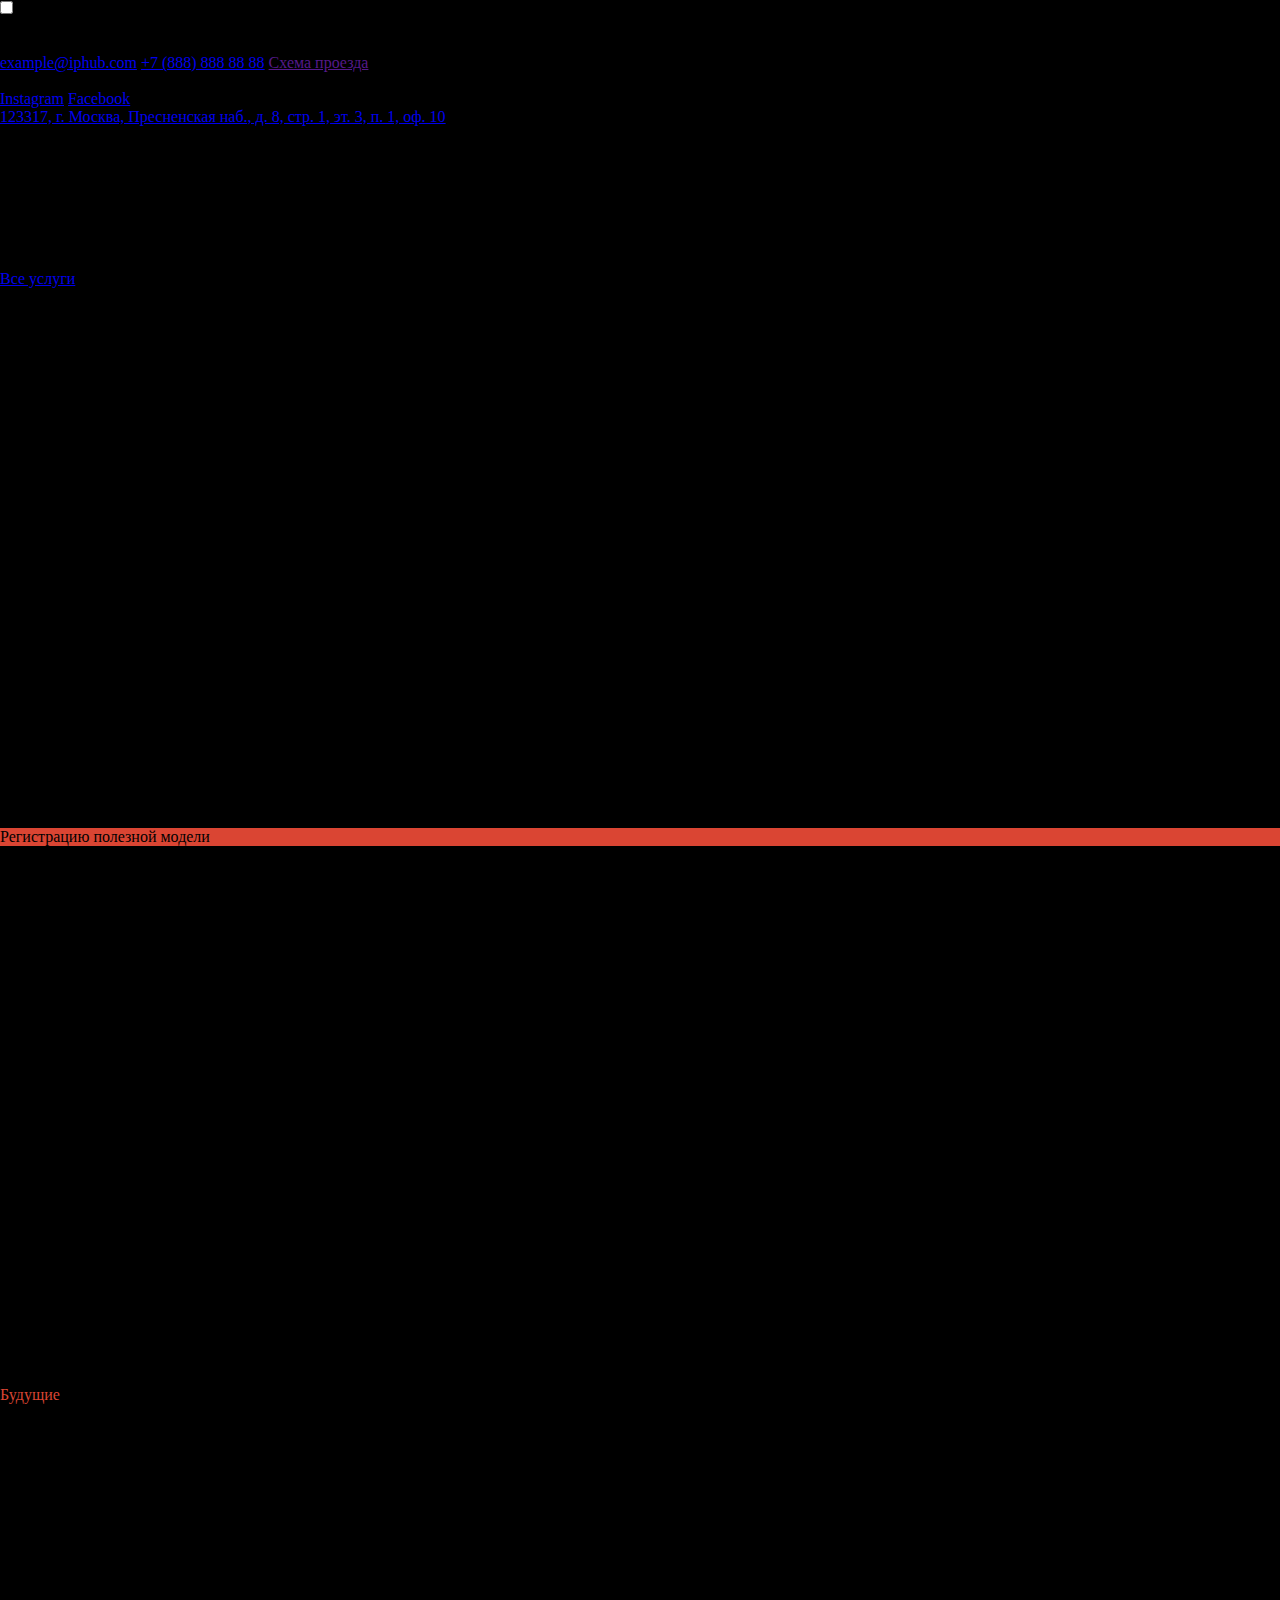
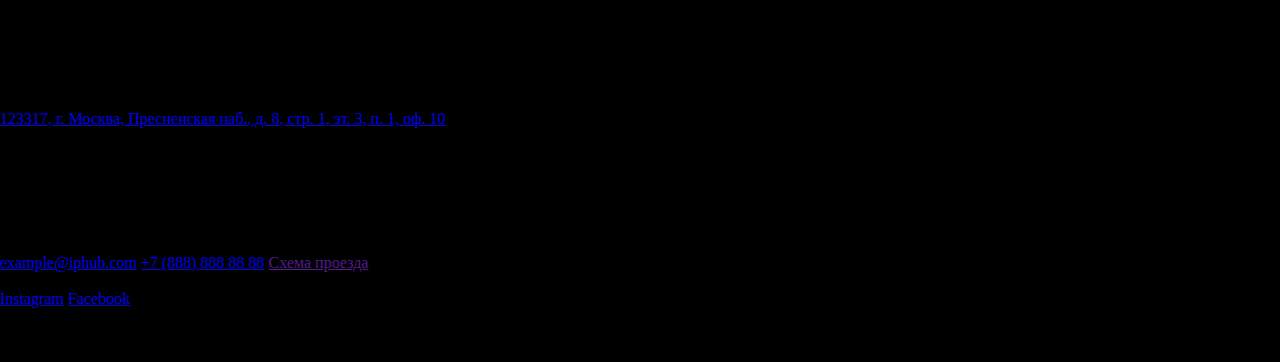
==== index.html @ 65301fda "." ====
<!DOCTYPE html>
<html lang="en">

<head>
    <meta charset="UTF-8">
    <meta http-equiv="X-UA-Compatible" content="IE=edge">
    <meta name="viewport" content="width=device-width, initial-scale=1.0">
    <title>Document</title>
    <link rel="stylesheet" href="style.css">
    <link rel="preconnect" href="https://fonts.googleapis.com">
    <link rel="preconnect" href="https://fonts.gstatic.com" crossorigin>
    <link href="https://fonts.googleapis.com/css2?family=Montserrat:wght@500&display=swap" rel="stylesheet">
    <link rel="stylesheet" href="https://cdnjs.cloudflare.com/ajax/libs/font-awesome/6.1.2/css/all.min.css"
        integrity="sha512-1sCRPdkRXhBV2PBLUdRb4tMg1w2YPf37qatUFeS7zlBy7jJI8Lf4VHwWfZZfpXtYSLy85pkm9GaYVYMfw5BC1A=="
        crossorigin="anonymous" referrerpolicy="no-referrer" />
    <link rel="preconnect" href="https://fonts.googleapis.com">
    <link rel="preconnect" href="https://fonts.gstatic.com" crossorigin>
    <link href="https://fonts.googleapis.com/css2?family=STIX+Two+Text:wght@500&display=swap" rel="stylesheet">
</head>

<body>
    <nav class="site-nav">
        <div class="site-logo"></div>
        <label for="checkbox" class="fa-solid fa-bars-staggered site-bar">
        </label>
    </nav>
    <input type="checkbox" id="checkbox">

    <div class="input-container">
        <div class="input-incontainer">

            <p class="input-container__text">
                Услуги
                Кейсы
                FAQ
            </p>
            <div class="footer-part2__part2 left">
                <p class="footer-part2__text1">
                    Наши контакты:
                </p>
                <a href="mailto:example@iphub.com" class="footer-part2__link">example@iphub.com</a>
                <a href="tel:+7 (888) 888 88 88" class="footer-part2__link">+7 (888) 888 88 88</a>
                <a href="" class="footer-part2__link">Схема проезда</a>
            </div>
            <div class="footer-part2__part3 left">
                <p class="footer-part2__text1">
                    Мы в соцсетях:
                </p>
                <div class="footer-part2__part3-links">
                    <a href="https://instagram.com" class="footer-part2__link">Instagram</a>

                    <a href="https://facebook.com" class="footer-part2__link">Facebook</a>

                </div>
            </div>
            <div class="footer-part1__container margin_left">
                <a href="#" class="footer_text1 white">
                    123317, г. Москва, Пресненская наб., д.
                    8, стр. 1, эт. 3, п. 1, оф. 10
                </a>
                <div class="footer_intexts">
                    <p class="intext">ИНН: </p>
                    <p class="intext2"> 7703472433</p>
                </div>
                <div class="footer_intexts">
                    <p class="intext">КПП: </p>
                    <p class="intext2">770301001</p>
                </div>
            </div>
        </div>
    </div>
    <div class="site-1st-part">
        <div class="site-1st-inpart">
            <div class="site-section-texts">
                <p class="site-section-text1">ВАШ IP ПАРТНЕР</p>
                <p class="site-section-text2">Интеллектуальная <i> собственность</i></p>
                <p class="site-section-text3">Индивидуальные правовые решения для защиты и охраны ваших нематериальных
                    активов
                    в России и за рубежом</p>
            </div>
            <div class="site-buttons">
                <div class="divs-container">
                    <div class="section__button">
                        <p class="div--text">
                            Получить индивидуальную консультацию
                        </p>
                    </div>
                    <div class="div--border"></div>
                </div>
                <a href="#" class="site__arrow-button">
                    <p class="site__arrow-button-text">
                        Все услуги
                    </p>
                    <div class="arrow-right"></div>
                </a>
            </div>
        </div>
        <div class="site-1st-part__image"></div>
    </div>
    <div class="site-section2__texts">
        <p class="site-section2__text1">
            Многолетний опыт
        </p>
        <p class="site-section2__text2">
            Наша компания была создана в 2019 году специалистами, имеющими опыт работы в сфере интеллектуальной
            собственности более 20 лет
        </p>
    </div>


    <div class="site-section3__cards">
        <div class="site-section3__card">
            <div class="site-section3__incard">
                <p class="site-section3__incard-text1">
                    >300
                </p>
                <p class="site-section3__incard-text2">
                    Представления интересов в спорах по IP правам в год
                </p>
            </div>
        </div>
        <div class="site-section3__card">
            <div class="site-section3__incard">
                <p class="site-section3__incard-text1">
                    >2500
                </p>
                <p class="site-section3__incard-text2">
                    Оказаний юр. помощи компаниям в год
                </p>
            </div>
        </div>
        <div class="site-section3__card">
            <div class="site-section3__incard">
                <p class="site-section3__incard-text1">
                    1150
                </p>
                <p class="site-section3__incard-text2">
                    Завершённых дел по регистрации товарных знаков
                </p>
            </div>
        </div>
        <div class="site-section3__card">
            <div class="site-section3__incard">
                <p class="site-section3__incard-text1">
                    61
                </p>
                <p class="site-section3__incard-text2">
                    Совокупный опыт экспертов
                </p>
            </div>
        </div>
        <div class="site-section3__card2 ">
            <div class="site-section3__incard2">
                <p class="site-section3__incard-text1">
                    99%
                </p>
                <p class="site-section3__incard-text2">
                    Успех получения патентов
                </p>
            </div>
        </div>
        <div class="site-section3__card2">
            <div class="site-section3__incard2">
                <p class="site-section3__incard-text1">
                    98%
                </p>
                <p class="site-section3__incard-text2">
                    Успех регистрации товарных знаков
                </p>
            </div>
        </div>
    </div>
    <div class="site-section2__texts">
        <p class="site-section2__text1">
            Подтвержденный практикой
        </p>
        <p class="site-section2__text2">
            Мы и наши клиенты гордимся опытом, который подтверждается нашими результатами от закрепления прав заявителей
            до успешной защиты интересов
        </p>
    </div>
    <div class="site-section3__cards">
        <div class="site-section4__incard">
            <div class="site-section4-img">
            </div>
        </div>
        <div class="site-section4__incard">
            <div class="site-section4-img1">
            </div>
        </div>
        <div class="site-section4__incard">
            <div class="site-section4-img2">
            </div>
        </div>
        <div class="site-section4__incard">
            <div class="site-section4-img3">
            </div>
        </div>
        <div class="site-section4__incard">
            <div class="site-section4-img4">
            </div>
        </div>
        <div class="site-section4__incard">
            <div class="site-section4-img5">
            </div>
        </div>
    </div>
    <br>
    <div class="site-2nd-part">
        <div class="site-section2__texts">
            <p class="site-2nd-section__text1">
                Решения для вашего бизнеса
            </p>
            <br>
            <p class="site-section2__text2 w480">
                У нас есть все необходимые ресурсы для решения любых ваших потребностей в сфере интеллектуальной
                собственности
            </p>
        </div>

        <div class="site-2nd-part__main-section">
            <div class="site-2nd-part-section">
                <i class="fa-solid fa-arrow-up-right-from-square icon"></i>
                <div class="site-2nd-part__card-img"></div>
                <p class="site-2nd-part__text">Товарные знаки</p>
            </div>
            <div class="site-2nd-part-section unvisible">
                <i class="fa-solid fa-arrow-up-right-from-square icon"></i>
                <div class="site-2nd-part__card-img"></div>
                <p class="site-2nd-part__text">Товарные знаки</p>
            </div>
            <div class="site-2nd-part-section2">
                <i class="fa-solid fa-arrow-up-right-from-square icon"></i>
                <div class="site-2nd-part__card-img img2"></div>
                <p class="site-2nd-part__text text_right">Оформление прав ИС в проектах и бизнесе</p>
            </div>
        </div>
        <div class="site-2nd-section__circles">
            <div class="site-2nd-section__circle">
                <div class="site-2nd-section__arrow"></div>
            </div>
            <div class="site-2nd-section__circle">
                <div class="site-2nd-section__arrow2"></div>
            </div>
        </div>
        <br>
        <a class="site__arrow-button location">
            <p class="site__arrow-button-text">
                Все услуги
            </p>
            <div class="arrow-right"></div>
        </a>
        <div class="site-2nd-section__image-cirle mt"></div>
    </div>
    <div class="site-3rd-part">
        <br><br><br><br>
        <div class="site-3rd-part-card1">
            <div class="site-3rd-part-card1__main-section">
                <p class="site-3rd-part__text">С какой целью вы обращаетесь?</p>
                <div style="display: flex">
                    <p class="site-3rd-part__text1">2</p>
                    <p class="site-3rd-part__text2">/8</p>
                </div>
            </div>
            <div class="site-3rd-part-cards">
                <div class="site-3rd-part-card1__card1" style="background-color: #DA4533">
                    <p class="site-3rd-part-card1__card1-text">Регистрацию полезной модели</p>
                </div>
                <div class="site-3rd-part-card1__card1">
                    <p class="site-3rd-part-card1__card1-text">Регистрацию полезной модели</p>
                </div>
                <div class="site-3rd-part-card1__card1">
                    <p class="site-3rd-part-card1__card1-text">Регистрацию полезной модели</p>
                </div>
                <div class="site-3rd-part-card1__card1">
                    <p class="site-3rd-part-card1__card1-text">Регистрацию полезной модели</p>
                </div>
                <div class="site-3rd-part-card1__card1">
                    <p class="site-3rd-part-card1__card1-text">Регистрацию полезной модели</p>
                </div>
                <div class="site-3rd-part-card1__card1">
                    <p class="site-3rd-part-card1__card1-text">Регистрацию полезной модели</p>
                </div>
                <div class="site-3rd-part-card1__card1">
                    <p class="site-3rd-part-card1__card1-text">Регистрацию полезной модели</p>
                </div>
            </div>
            <div class="site-3rd-part-card1__main-section">
                <a class="site-3rd-part-card1__button">
                    <div class="arrow-left"></div>
                    <p class="site__arrow-button-text">
                        Назад
                    </p>
                </a>
                <a class="site__arrow-button">
                    <p class="site-3rd-part-card1__text">
                        Далее
                    </p>
                    <div class="arrow-right right"></div>
                </a>
            </div>
        </div>
        <div class="site-3rd-part-card2">
            <div class="site-3rd-part-card2__cards">
                <br>
                <div class="site-3rd-part-card2__card">
                    <div class="site-3rd-part-card2__img"></div>
                    <p class="site-3rd-part-card2__card-text">Название бонуса в одну или две строки</p>
                </div>
                <br>
                <div class="site-3rd-part-card2__card">
                    <div class="site-3rd-part-card2__img"></div>
                    <p class="site-3rd-part-card2__card-text">Название бонуса в одну или две строки</p>
                </div>
                <br>
            </div>
        </div>
    </div>
    <div class="site-4th-part">
        <div class="site-section2__texts margin">
            <p class="site-section2__text1">
                Реализованные кейсы
            </p>
            <p class="site-section2__text2 w480">
                Наши реальные истории о том, как мы помогали своим клиентам регистрировать товарные знаки и оформлять
                права на объекты интеллектуальной собственности
            </p>
        </div>
        <div class="site-4th-part__card1">
            <div class="site-4th-part__cirkle">
                <i class="fa-solid fa-arrow-up-right-from-square icon2"></i>
                <p class="site-4th-part__card1-text">CIRKLE</p>
            </div>
            <div class="site-4th-part__texts">
                <div>
                    <p class="site-4th-part_text card_text w480">CIRKLE — производитель косметической продукции</p>
                    <p class="site-section2__text2 site-4th-part_text">Как в результате защиты мы зарегистрировали бренд
                        российской косметики
                        при наличии оснований для отказа</p>
                </div>
                <div>

                </div>
            </div>
        </div>
        <div class="site-2nd-section__circles">
            <div class="site-2nd-section__circle">
                <div class="site-2nd-section__arrow"></div>
            </div>
            <div class="site-2nd-section__circle">
                <div class="site-2nd-section__arrow2"></div>
            </div>
        </div>
        <br>
        <a class="site__arrow-button center">
            <p class="site__arrow-button-text">
                Все услуги
            </p>
            <div class="arrow-right"></div>
        </a>
    </div>
    <div class="site-5th-part">
        <div class="site-section2__texts margin">
            <p class="site-section2__text1 black">
                Многолетний опыт
            </p>
            <p class="site-section2__text2">
                Наша команда — эксперты в сфере IP. Мы берёмся за работу и доводим дело до конца, потому что понимаем
                ценности вашего бизнеса
            </p>
        </div>
        <div class="site-5th-part__img">
            <div class="site-5th-part__img1"></div>
            <div class="site-5th-part__img2"></div>
            <div class="site-5th-part__img3"></div>
        </div>
        <div class="divv">
            <div>
                <p class="site-4th-part_text black">Раймм Лидия Вячеславовна</p>
                <p class="site-section2__text2 site-4th-part_text">Генеральный директор</p>
            </div>
            <div class="div2">
                <p class="site-4th-part_text black">Золотов Геннадий Борисович</p>
                <p class="site-section2__text2 site-4th-part_text">Руководитель отдела патентно-юридического
                    делопроизводства</p>
            </div>
            <div class="div2">
                <p class="site-4th-part_text black">Золотов Геннадий Борисович</p>
                <p class="site-section2__text2 site-4th-part_text">Руководитель отдела патентно-юридического
                    делопроизводства</p>
            </div>
        </div>
        <div class="site-2nd-section__circles">
            <div class="site-2nd-section__circle">
                <div class="site-2nd-section__arrow"></div>
            </div>
            <div class="site-2nd-section__circle">
                <div class="site-2nd-section__arrow2"></div>
            </div>
        </div>
        <div class="site-5th-part__texts">
            <p class="site-5th-part__text">Мы на форумах</p>
            <div class="site-5th-part__intexts">
                <p class="site-5th-part__text1">Прошедшие</p>
                <p class="site-5th-part__text1" style="color: #DA4533;">Будущие</p>
            </div>
        </div>
        <div class="site-5th-part__card">
            <div class="card-incard">
                <div class="card-incard__img"></div>
                <div class="card-incard__texts">
                    <p class="card-incard__text1">Раймм Лидия Вячеславовна</p>
                    <p class="card-incard__text2">Генеральный директор</p>
                </div>
            </div>
            <div class="card-incards">
                <div class="card-incard2">
                    <p class="card-incard2__text">
                        Менторская гостинная
                    </p>
                    <div class="card-incard2__hr"></div>
                    <p class="card-incard__text2">Индивидуальная 30-ти минутная сессия с разбором вашего кейса.</p>
                </div>
                <div class="card-incard3">
                    <p class="card-incard__text3">9-10 ноября</p>
                    <p class="card-incard__text2 text_left">18:00</p>
                    <div class="card-incard3__arrow"></div>
                </div>
            </div>
        </div>
        <br>

        <div class="site-5th-part__hr"></div>

        <div class="site-5th-part__card">
            <div class="card-incard">
                <div class="card-incard__img2"></div>
                <div class="card-incard__texts">
                    <p class="card-incard__text1">Геннадий Золотов</p>
                    <p class="card-incard__text2 text_width">
                        Руководитель отдела патентно-юридического делопроизводства
                    </p>
                </div>
            </div>
            <div class="card-incards">
                <div class="card-incard2">
                    <p class="card-incard2__text">
                        WIPO SUMMER SCHOOL — 2021 RUSSIAМенторская гостинная
                    </p>
                    <div class="card-incard2__hr"></div>
                    <p class="card-incard__text2">
                        Летняя школа Всемирной организации интеллектуальной собственности
                    </p>
                </div>
                <div class="card-incard3">
                    <p class="card-incard__text4">28 июня - 9 июля</p>
                    <p class="card-incard__text2 text_left">15:30</p>
                    <div class="card-incard3__arrow position"></div>
                </div>
            </div>

        </div>
    </div>
    <div class="site-6th-part">
        <div class="site-6th-inpart">
            <p class="site-6th-part__text1">Оставьте заявку на консультацию и мы вам поможем!</p>
            <p class="site-6th-part__text2">
                У нас есть решения для всех ваших потребностей в сфере защиты и регистрации интеллектуальной
                собственности
            </p>
            <div class="divs-container">
                <div class="section__button bgc margin_center">
                    <p class="div--text">
                        Получить индивидуальную консультацию
                    </p>
                </div>
                <div class="div--border margin_center"></div>
            </div>
        </div>
        <div class="site-6th-part__img"></div>
    </div>
    <footer>
        <div class="footer-part1">
            <div class="footer-part1__img">
            </div>
            <div class="footer-part1__container">
                <p class="footer_text">
                    Общество с ограниченной
                    ответственностью «Центр интеллектуальной собственности и инноваций „АйПиХаб“»
                </p>
                <div class="f_part1_hrefs">
                    <a href="#" class="footer_text1 white">
                        123317, г. Москва, Пресненская наб., д.
                        8, стр. 1, эт. 3, п. 1, оф. 10
                    </a>
                    <div class="f_part1_inhrefs">
                        <div class="footer_intexts">
                            <p class="intext">ИНН: </p>
                            <p class="intext2"> 7703472433</p>
                        </div>
                        <div class="footer_intexts">
                            <p class="intext">КПП: </p>
                            <p class="intext2">770301001</p>
                        </div>
                    </div>
                </div>
            </div>
        </div>
        <div class="footer_hr margin_center"></div>
        <div class="footer-part2">
            <div class="footer-part2__part1">
                <p class="footer-part2__text1">
                    Навигация:
                </p>
                <p class="footer-part2__text2">
                    Услуги
                    FAQ
                    Кейсы
                </p>
            </div>
            <div class="footer-part2__part2">
                <p class="footer-part2__text1">
                    Наши контакты:
                </p>
                <a href="mailto:example@iphub.com" class="footer-part2__link">example@iphub.com</a>
                <a href="tel:+7 (888) 888 88 88" class="footer-part2__link">+7 (888) 888 88 88</a>
                <a href="" class="footer-part2__link">Схема проезда</a>
            </div>
            <div class="footer-part2__part3">
                <p class="footer-part2__text1">
                    Мы в соцсетях:
                </p>
                <div class="footer-part2__part3-links">
                    <a href="https://instagram.com" class="footer-part2__link">Instagram</a>

                    <a href="https://facebook.com" class="footer-part2__link">Facebook</a>

                </div>
            </div>
        </div>
        <div class="footer-part3">
            <p class="intext2 padding">Публичная оферта</p>
            <p class="intext2 padding">Пользовательское соглашение</p>
            <p class="intext padding">© 2021 IPhub. Все права защищены.</p>
        </div>
    </footer>
</body>

</html>
---- style.css ----
* {
    padding: 0;
    margin: 0;
}

body {
    background-color: black;
}

.center {
    margin: 0 auto;
}

.unvisible {
    display: none;
}

@media(max-width: 768px) {
    #checkbox {
        display: none;
    }

    .left {
        padding-left: 33px;
    }

    .margin_left {
        margin-left: 13px;
    }

    .input-container {
        width: 100%;
        max-width: 100%;
        height: 100vh;
        background-color: #444444;
        margin-top: -70px;
        display: none;
        animation-duration: 1s;
        animation-fill-mode: forwards;
    }

    .input-incontainer {
        max-width: 100%;
        width: 605px;
        height: 100vh;
        background-color: #101010;
        margin-left: auto;
    }

    .input-container__text {
        padding-left: 33px;
        padding-top: 33px;
        font-size: 28px;
        line-height: 50px;
        font-family: 'Montserrat', sans-serif;
        color: #fff;
        width: 80px;
    }

    #checkbox:checked~.input-container {
        display: block;
        animation-name: rotator;
    }

    @keyframes rotator {
        from {
            transform: translateX(360px);
        }

        to {
            transform: translateX(0px);
        }
    }

    .site-nav {
        max-width: 100%;
        width: 100%;
        height: 70px;
        background-color: #1B1B1B;
        display: flex;
        align-items: center;
        justify-content: space-around;
    }

    .site-logo {
        width: 129px;
        height: 29px;
        background-image: url(img/logo\ \(2\).png);
        background-repeat: no-repeat;
    }

    .site-bar {
        color: #fff;
        font-size: 27px;
        transform: rotatez(-180deg);
        z-index: 1000;
        background-color: #272727;
        padding: 5px;
        border-radius: 7px;

    }

    .site-1st-part {
        display: flex;
        margin-left: 40px;
        /* width: 400px; */
    }

    .site-section-texts {
        width: 100%;
        max-width: 100%;
    }

    .site-section-text1 {
        font-family: 'Montserrat', sans-serif;
        color: #8A8A8A;
        font-size: 16px;
        text-align: center;
        margin-top: 40px;
    }

    .site-section-text2 {
        color: #fff;
        font-size: 44px;
        font-family: 'STIX Two Text', serif;
    }

    .site-section-text3 {
        font-family: 'Montserrat', sans-serif;
        color: #8A8A8A;
        font-size: 16px;
        margin: 0 auto;
        margin-top: 10px;
        margin-left: 0;
        width: 400px;
    }

    .site-buttons {
        display: flex;
        align-items: center;
        max-width: 100%;
    }

    .site-1st-part__image {
        width: 327px;
        height: 327px;
        max-width: 100%;
        background-image: url(img/image_0\ \(1\).png);
        background-repeat: no-repeat;
        margin-left: -250px;
        margin-top: 50px;
        margin-right: 1px;
    }

    .divs-container {
        max-width: 100%;
        margin-top: 31px;
    }

    .section__button {
        display: flex;
        align-items: center;
        justify-content: center;
        max-width: 299px;
        width: 100%;
        height: 91px;
        border-radius: 50%;
        background-color: #DA4533;
    }

    .div--text {
        font-size: 14px;
        font-family: 'Montserrat', sans-serif;
        color: #fff;
        text-align: center;
        width: 260px;

    }

    .div--border {
        margin-top: -94px;
        max-width: 300px;
        width: 100%;
        height: 93px;
        border-radius: 50%;
        background-color: transparent;
        transition: all 0.6s;
        margin-left: -2px;
        border: 2px solid #fff;
    }

    .div--border:hover {
        transform: rotateZ(-6deg);
    }

    .site__arrow-button {
        width: 135px;
        height: 41px;
        background-color: transparent;
        border: 1px solid #DA4533;
        border-radius: 50%;
        display: flex;
        justify-content: center;
        align-items: center;
        margin-top: 26px;
        text-decoration: none;
        margin-left: 42px;
        position: relative;
    }

    .location {
        position: relative;
        top: -510px;
        left: 500px;
    }

    .site__arrow-button-text {
        font-size: 14px;
        color: #DA4533;
        font-family: 'Montserrat', sans-serif;
        /* margin-right: 10px; */
    }

    .site-arrow__container {
        display: flex;
        margin-top: 15px;
    }

    .arrow-right {
        width: 30px;
        height: 10px;
        background-image: url('img/Arrow\ .png');
        transition: all 1s;
        background-repeat: no-repeat;
        margin-right: -40px;
        transform: translateX(0px)
    }

    .site__arrow-button:hover>.arrow-right {
        transform: translateX(10px)
    }

    .site-section2__texts {
        margin-left: 20px;
        max-width: 100%;
        margin-top: 55px;
    }

    .site-section2__text1 {
        font-size: 32px;
        color: #fff;
        font-family: 'STIX Two Text', serif;
    }

    .site-section2__text2 {
        font-size: 16px;
        color: #8A8A8A;
        width: 720px;
        font-family: 'Montserrat', sans-serif;
        margin-top: 12px;
    }

    .w480 {
        width: 480px;
    }

    .site-section3__cards {
        width: 100%;
        max-width: 100%;
        display: flex;
        flex-wrap: wrap;
        justify-content: space-around;
    }

    .site-section3__card {
        margin-top: 15px;
        width: 354px;
        height: 140px;
        border: 2px solid;
        background: linear-gradient(118.25deg, #DA4533 0%, rgba(218, 69, 51, 0) 33.76%),
            linear-gradient(0deg, rgba(255, 255, 255, 0.05), rgba(255, 255, 255, 0.05));
        border-radius: 8px;
    }

    .site-section3__card2 {
        margin-top: 15px;
        width: 354px;
        height: 140px;
        border: 2px solid;
        background: linear-gradient(118.25deg, #DA4533 0%, rgba(218, 69, 51, 0) 33.76%),
            linear-gradient(0deg, rgba(255, 255, 255, 0.05), rgba(255, 255, 255, 0.05));
        border-radius: 8px;
    }

    .center {
        position: relative;
        left: 550px;
        top: -550px;
    }

    .site-section3__incard {
        width: 354px;
        height: 140px;
        border-radius: 8px;
        background-color: #1F1F1F;
        display: block;
        align-items: center;
        justify-content: space-around;
        box-sizing: border-box;
        padding: 15px;
    }

    .site-section3__incard2 {
        width: 354px;
        height: 140px;
        border-radius: 8px;
        background-color: #1F1F1F;
        display: block;
        align-items: center;
        justify-content: space-around;
        box-sizing: border-box;
        padding: 15px;
    }

    .site-section3__incard-text1 {
        color: #fff;
        font-size: 32px;
        font-family: 'STIX Two Text', serif;
    }

    .site-section3__incard-text2 {
        font-size: 16px;
        width: 310px;
        font-family: 'Montserrat', sans-serif;
        color: #8A8A8A;
    }

    .site-section3__cards {
        margin-top: 39px;
    }

    .site-section4__incard {
        margin-top: 20px;
        width: 354px;
        height: 108px;
        border-radius: 8px;
        background-color: #1F1F1F;
        display: flex;
        align-items: center;
        justify-content: space-around;
    }

    .site-section4-img {
        width: 244px;
        height: 47px;
        background-image: url(img/sec3-card1.png);
        background-repeat: no-repeat;
        opacity: 0.5;
    }

    .site-section4-img1 {
        width: 187px;
        height: 84px;
        background-image: url(img/sec3-card2.png);
        background-repeat: no-repeat;
        opacity: 0.5;
    }

    .site-section4-img2 {
        width: 134px;
        height: 60px;
        background-image: url(img/sec3-card3.png);
        background-repeat: no-repeat;
        opacity: 0.5;
    }

    .site-section4-img3 {
        width: 146px;
        height: 59px;
        background-image: url(img/sec3-card4.png);
        background-repeat: no-repeat;
        opacity: 0.5;
    }

    .site-section4-img4 {
        width: 209px;
        height: 31px;
        background-image: url(img/sec3-card5.png);
        background-repeat: no-repeat;
        opacity: 0.5;
    }

    .site-section4-img5 {
        width: 161px;
        height: 57px;
        background-image: url(img/sec3-card6.png);
        background-repeat: no-repeat;
        opacity: 0.5;
    }

    .site-2nd-part {
        width: 100%;
        max-width: 100%;
        height: 777px;
        background-image: url(img/backgroud_grey.png);
        position: relative;
    }

    .site-2nd-section__text1 {
        font-size: 32px;
        color: #1b1b1b;
        font-family: 'STIX Two Text', serif;
        padding-top: 80px;
    }

    .site-2nd-part__main-section {
        display: flex;
        justify-content: space-around;
        width: 100%;
        max-width: 100%;
    }

    .site-2nd-part-section {
        margin: 0;
        padding: 10px;
        width: 210px;
        height: 290px;
        background-color: #1b1b1b;
        /* margin: 0 auto; */
        border-radius: 10px;
        display: flex;
        flex-direction: column;
        align-items: center;
        justify-content: space-between;
        margin-top: 30px;
    }

    .site-2nd-part-section2 {
        padding: 10px;
        width: 210px;
        height: 290px;
        background-color: #1b1b1b;
        /* margin: 0 auto; */
        border-radius: 10px;
        display: flex;
        flex-direction: column;
        align-items: center;
        justify-content: space-between;
        margin-top: 30px;
    }

    .icon {
        color: #8A8A8A;
        font-size: 40px;
        display: flex;
        margin-left: 170px;
    }

    .site-2nd-part__card-img {
        width: 129px;
        height: 145px;
        background-image: url(img/Vector.png);
        background-repeat: no-repeat;
    }

    .img2 {
        background-image: url(img/Vector.png);
    }

    .site-2nd-part__text {
        width: 200px;
        font-size: 16px;
        color: #8A8A8A;
        font-family: 'Montserrat', sans-serif;
        margin-right: 10px;
        padding-bottom: 10px;
    }

    .site-2nd-section__circles {
        display: flex;
        justify-content: center;
        margin-top: 30px;
    }

    .site-2nd-section__circle {
        width: 40px;
        height: 40px;
        background-color: transparent;
        border: 1px solid #DA4533;
        border-radius: 50%;
        margin-left: 10px;
        margin-right: 10px;
    }

    .site-2nd-section__arrow {
        width: 43px;
        height: 8px;
        margin-top: 15px;
        margin-left: -20px;
        background-image: url(img/Arrow\ 9\ \(1\).png);
        transition: all 1s;
    }

    .site-2nd-section__arrow2 {
        width: 43px;
        height: 8px;
        margin-top: 15px;
        margin-left: 20px;
        background-image: url(img/Arrow\ 9\ \(2\).png);
        transition: all 1s;
    }

    .site-2nd-section__arrow:hover {
        transform: translateX(-10px);
        transition: all 1s;
    }

    .site-2nd-section__arrow2:hover {
        transform: translateX(10px);
        transition: all 1s;
    }

    .site-2nd-section__oval {
        width: 135px;
        height: 41px;
        background-color: transparent;
        border: 1px solid #DA4533;
        border-radius: 50%;
        margin-bottom: 50px;
    }

    .site-2nd-section__image-cirle {
        width: 246px;
        height: 246px;
        background-image: url(img/image_3\ \(2\).png);
        background-repeat: no-repeat;
        position: absolute;
        right: 10px;
    }

    .mt {}

    .site-3rd-part {
        width: 100%;
        max-width: 100%;
        height: auto;
        background-color: #DA4533;
        padding-bottom: 60px;
    }

    .site-3rd-part-card1 {
        width: 680px;
        height: auto;
        margin-left: 21px;
        background-color: #1b1b1b;
        padding-bottom: 50px;
    }

    .site-3rd-part-card1__main-section {
        display: flex;
        justify-content: space-around;
        padding-top: 40px;
    }

    .site-3rd-part__text {
        width: 330px;
        font-size: 24px;
        color: #fff;
        font-family: 'Montserrat', sans-serif;
    }

    .site-3rd-part__text2 {
        font-size: 27px;
        font-weight: 500;
        color: #fff;
        font-family: 'STIX Two Text', serif;
    }

    .site-3rd-part__text1 {
        font-size: 27px;
        font-weight: 500;
        color: red;
        font-family: 'STIX Two Text', serif;
    }

    .site-3rd-part-cards {
        height: 460px;
        display: flex;
        /* flex-direction: column; */
        justify-content: space-around;
        align-items: center;
        flex-wrap: wrap;
        padding-top: 30px;
    }

    .site-3rd-part-card1__card1 {
        width: 320px;
        height: 100px;
        background-color: #272727;
        border-radius: 2px;
        display: flex;
        justify-content: center;
        align-items: center;
    }

    .site-3rd-part-card1__card1-text {
        font-size: 16px;
        font-family: 'Montserrat', sans-serif;
        color: #fff;
    }

    .site-3rd-part-card1__button {
        width: 135px;
        height: 41px;
        background-color: transparent;
        border: 1px solid #DA4533;
        border-radius: 50%;
        display: flex;
        justify-content: center;
        align-items: center;
        margin-top: 26px;
        text-decoration: none;
    }

    .site-3rd-part-card1__text {
        font-size: 14px;
        color: #DA4533;
        font-family: 'Montserrat', sans-serif;
    }

    .arrow-left {
        width: 30px;
        height: 10px;
        background-image: url('img/Arrow1.png');
        transition: all 1s;
        background-repeat: no-repeat;
        transform: translateX(0px);
        margin-right: 10px;
    }

    .site-3rd-part-card1__button:hover>.arrow-left {
        transform: translateX(-10px)
    }

    .right {
        margin-left: 10px;
    }

    .site-3rd-part-card2__cards {
        width: 440px;
        height: auto;
        background-color: #1b1b1b;
        margin-left: 21px;
        display: flex;
        flex-direction: column;
        align-items: center;
        justify-content: space-around;
        max-width: 100%;
        margin-top: 50px;
    }

    .site-3rd-part-card2__card {
        width: 300px;
        height: 150px;
        background-color: #272727;
        display: flex;
        align-items: center;
        justify-content: space-around;
    }

    .site-3rd-part-card2__img {
        background-image: url(img/Vector\ \(1\).png);
        background-repeat: no-repeat;
        width: 70px;
        height: 100px;
    }

    .site-3rd-part-card2__card-text {
        font-size: 14px;
        width: 170px;
        color: #fff;
        font-family: 'Montserrat', sans-serif;
    }

    .site-4th-part {
        width: 100%;
        max-width: 100%;
        background-color: #171717;
        padding-bottom: 55px;
    }

    .black {
        color: #000;
    }

    .margin {
        margin-top: 0;
        padding-top: 60px;
    }

    .site-4th-part__card1 {
        width: 720px;
        height: 320px;
        background-color: #1f1f1f;
        margin: 0 auto;
        margin-top: 35px;
        display: flex;
    }

    .site-4th-part__cirkle {
        width: 354px;
        height: 100%;
        display: flex;
        flex-direction: column;
        align-items: center;
        background-color: #2e2e2e;
        border-radius: 5px;
    }

    .site-4th-part__texts {
        width: 100%;
        max-width: 100%;
        margin-top: 30px;
        display: flex;
        justify-content: space-between;
    }

    .divv {
        margin-top: 10px;
        width: 98%;
        display: flex;
        justify-content: space-around;
    }

    .div2 {
        margin-left: 30px;
    }

    .site-4th-part__card1-text {
        margin: auto 0;
        font-size: 36px;
        color: #fff;
        opacity: 0.6;
        font-weight: 500;
    }

    .icon2 {
        padding-top: 5px;
        padding-right: 0px;
        color: #8A8A8A;
        font-size: 30px;
        display: flex;
        margin-left: 1040px;
    }

    .card_text {
        font-size: 18px;
        color: #fff;
        padding-left: 15px;
        padding-top: 35px;
        line-height: 25.1px;
        width: 400px;
    }

    .site-4th-part_text {
        padding-left: 15px;
        width: 404px;
        font-family: 'Montserrat', sans-serif;
        line-height: 20px;
        font-size: 16px;
        width: 200px;
    }

    .site-5th-part {
        width: 768px;
        height: auto;
        max-width: 100%;
        background-image: url(img/background_team\ \(2\).png);
        background-repeat: no-repeat;
        padding-bottom: 52px;
    }

    .site-5th-part__card {
        padding-left: 20px;
        display: flex;
        padding-top: 25px;
    }

    .site-5th-part__img {
        width: 100%;
        margin-top: 35px;
        display: flex;
        justify-content: space-around;
    }

    .site-5th-part__img1 {
        width: 210px;
        height: 233px;
        border-radius: 5px;
        background-repeat: no-repeat;
        mix-blend-mode: luminosity;
        background-image: url(img/unsplash_v29_2mG3BNE.png);
        margin: 0 auto;
        margin-top: 35px;
        display: flex;
    }

    .site-5th-part__img2 {
        width: 210px;
        height: 233px;
        border-radius: 5px;
        background-repeat: no-repeat;
        mix-blend-mode: luminosity;
        background-image: url(img/brat.png);
        margin: 0 auto;
        margin-top: 35px;
        display: flex;
    }

    .site-5th-part__img3 {
        width: 210px;
        height: 233px;
        border-radius: 5px;
        background-repeat: no-repeat;
        mix-blend-mode: luminosity;
        background-image: url(img/kenayi.png);
        margin: 0 auto;
        margin-top: 35px;
        display: flex;
    }

    .site-5th-part__texts {
        display: flex;
        padding-top: 40px;
        width: 100%;
        max-width: 100%;
        justify-content: space-between;
        padding-left: 20px;
        padding-right: 20px;
    }

    .site-5th-part__text {
        font-size: 20px;
        font-family: 'Montserrat', sans-serif;
        color: #1b1b1b;
        padding-top: 15px;
    }

    .site-5th-part__intexts {
        display: flex;
        width: 33%;
        justify-content: space-between;
        padding-top: 20px;
        margin-right: 40px;
    }

    .site-5th-part__text1 {
        font-size: 16px;
        font-family: 'Montserrat', sans-serif;
        color: #1b1b1b;
    }

    .card-incards {
        display: flex;
        width: 400px;
    }

    .card-incard {
        /* display: flex; */
        width: 270px;
    }

    .card-incard__img {
        width: 80px;
        height: 80px;
        background-image: url(img/Ellipse\ 7-1.png);
        background-repeat: no-repeat;
        mix-blend-mode: luminosity;
    }

    .card-incard__texts {}

    .card-incard__text1 {
        font-size: 16px;
        font-family: 'Montserrat', sans-serif;
        /* width: 225px; */
        line-height: 25px;
        width: 200px;
    }

    .card-incard__text2 {
        font-size: 16px;
        font-family: 'Montserrat', sans-serif;
        color: #5C5C5C;
        padding-top: 10px;
        width: 270px;
    }

    .text_left {
        width: 100px;
        margin-left: 60px;
    }

    .card-incard__text3 {
        font-size: 16px;
        font-family: 'Montserrat', sans-serif;
        line-height: 25px;
    }

    .card-incard__text4 {
        font-size: 16px;
        font-family: 'Montserrat', sans-serif;
        line-height: 25px;
        width: 70px;
    }

    .card-incard2 {
        margin-top: 17px;
        width: 270px;
    }

    .card-incard2__text {
        font-size: 18px;
        font-family: 'Montserrat', sans-serif;
        padding-bottom: 5px;
    }

    .card-incard2__hr {
        max-width: 100%;
        width: 270px;
        height: 1px;
        background: rgb(218, 69, 51);
        background: linear-gradient(90deg, rgba(218, 69, 51, 1) 0%, rgba(226, 133, 122, 1) 48%, rgba(255, 255, 255, 1) 100%);
    }

    .card-incard3 {
        margin-top: 20px;
        width: 133px;
        height: 133px;
        background-color: transparent;
        border: 1px solid #DA4533;
        border-radius: 50%;
        transition: all 1s;
        display: flex;
        flex-direction: column;
        justify-content: center;
        align-items: center;
        margin-left: 20px;
    }

    .card-incard3__arrow {
        width: 43px;
        height: 8px;
        background-image: url(img/Arrow\ 9\ \(2\).png);
        transition: all 1s;
        position: relative;
        left: 70px;
        top: -25px;
    }

    .position {
        top: -40px;
    }

    .card-incard3:hover>.card-incard3__arrow {
        transform: translateX(10px);
    }

    .site-5th-part__hr {
        width: 728px;
        height: 1px;
        margin: 0 auto;
        background: rgb(138, 138, 138);
        background: linear-gradient(90deg, rgba(138, 138, 138, 1) 0%, rgba(255, 255, 255, 1) 100%);
    }

    .card-incard__img2 {
        width: 80px;
        height: 80px;
        background-image: url(img/Ellipse\ 7.png);
        background-repeat: no-repeat;
        mix-blend-mode: luminosity;
    }

    .text_width {
        width: 225px;
    }

    .site-6th-part {
        width: 100%;
        max-width: 100%;
        height: auto;
        background-color: #DA4533;
        padding-bottom: 40px;
        display: flex;
    }

    .site-6th-inpart {
        display: flex;
        flex-direction: column;
        margin-left: 20px;
    }

    .site-6th-part__img {
        width: 265px;
        height: 250px;
        background-image: url(img/Group\ 248.png);
        margin: auto 0;
        margin-left: 20px;
    }

    .site-6th-part__text1 {
        font-size: 28px;
        width: 440px;
        color: #fff;
        font-family: 'STIX Two Text', serif;
        margin: 0 auto;
        padding-top: 40px;
    }

    .site-6th-part__text2 {
        font-size: 16px;
        width: 440px;
        color: #fff;
        font-family: 'Montserrat', sans-serif;
        margin: 0 auto;
        padding-top: 12px;
        opacity: 0.7;
    }

    .bgc {
        background-color: #000;
    }

    .margin_center {
        margin-left: auto;
        margin-right: auto;
    }

    footer {
        width: 100%;
        max-width: 100%;
        background-color: #1b1b1b;
    }

    .footer-part1 {
        display: flex;
        /* flex-direction: column; */
    }

    .footer-part1__img {
        width: 229px;
        height: 51px;
        background-image: url(img/logo\ \(3\).png);
        background-repeat: no-repeat;
        margin-top: 40px;
        margin-left: 20px;
    }

    .footer-part1__container {
        padding-top: 30px;
        padding-left: 20px;
        display: flex;
        flex-direction: column;
        margin-bottom: 35px;
    }

    .footer_text {
        font-size: 14px;
        font-family: 'Montserrat', sans-serif;
        color: #8a8a8a;
        width: 440px;
        text-decoration: none;
        margin-top: 10px;
        margin-left: 20px;
    }

    .f_part1_hrefs {
        display: flex;
        margin-left: 20px;
    }

    .footer_text1 {
        font-size: 14px;
        font-family: 'Montserrat', sans-serif;
        color: #8a8a8a;
        width: 230px;
        max-width: 100%;
        text-decoration: none;
        margin-top: 20px;
    }

    .white {
        margin-top: 15px;
        color: #fff;
    }

    .block {
        display: block;
    }

    .footer_intexts {
        display: flex;
        padding-top: 10px;
    }

    .intext {
        color: #8a8a8a;
        font-size: 14px;
        font-family: 'Montserrat', sans-serif;
    }

    .intext2 {
        color: #fff;
        font-size: 14px;
        font-family: 'Montserrat', sans-serif;
        padding-left: 5px;
    }

    .footer_hr {
        width: 728px;
        height: 1px;
        background: rgb(85, 85, 85);
        background: linear-gradient(90deg, rgba(85, 85, 85, 1) 0%, rgba(25, 25, 25, 1) 100%);
    }

    .footer-part2 {
        display: flex;
        flex-wrap: wrap;
        justify-content: space-around;
        margin-top: 35px;
    }

    .footer-part2__text1 {
        font-size: 16px;
        color: #5c5c5c;
        font-family: 'Montserrat', sans-serif;
    }

    .footer-part2__text2 {
        padding-top: 12px;
        font-size: 14px;
        color: #fff;
        line-height: 35px;
        font-family: 'Montserrat', sans-serif;
        width: 50px;
    }

    .footer-part2__link {
        padding-top: 20px;
        font-size: 14px;
        color: #fff;
        font-family: 'Montserrat', sans-serif;
        text-decoration: none;
        display: block;
    }

    .footer-part2__part3 {
        /* margin-right: 105px; */
        /* margin-top: 30px; */
        /* margin-right: 170px; */

    }

    .footer-part2__part3-links {
        width: 200px;
    }

    .footer-part3 {
        padding-right: 20px;
        display: flex;
        justify-content: space-between;
        flex-direction: row-reverse;
        margin-left: 50px;
        padding-top: 35px;
        padding-bottom: 40px;
    }

    .padding {
        padding-top: 10px;
    }
}

@media(max-width:480px) {
    #checkbox {
        display: none;
    }

    .left {
        padding-left: 33px;
    }

    .margin_left {
        margin-left: 13px;
    }

    .input-container {
        max-width: 480px;
        width: 100%;
        height: 100vh;
        background-color: #444444;
        margin-top: -70px;
        display: none;
        animation-duration: 1s;
        animation-fill-mode: forwards;
    }

    .input-incontainer {
        max-width: 100%;
        width: 372px;
        height: 100vh;
        background-color: #101010;
        margin-left: auto;
    }

    .input-container__text {
        padding-left: 33px;
        padding-top: 33px;
        font-size: 28px;
        line-height: 50px;
        font-family: 'Montserrat', sans-serif;
        color: #fff;
        width: 80px;
    }

    #checkbox:checked~.input-container {
        display: block;
        animation-name: rotator;
    }

    @keyframes rotator {
        from {
            transform: translateX(360px);
        }

        to {
            transform: translateX(0px);
        }
    }

    .site-nav {
        max-width: 100%;
        width: 480px;
        height: 70px;
        background-color: #1B1B1B;
        display: flex;
        align-items: center;
        justify-content: space-around;
    }

    .site-logo {
        width: 129px;
        height: 29px;
        background-image: url(img/logo\ \(2\).png);
        background-repeat: no-repeat;
    }

    .site-bar {
        color: #fff;
        font-size: 27px;
        transform: rotatez(-180deg);
        z-index: 1000;
        background-color: #272727;
        padding: 5px;
        border-radius: 7px;

    }

    .site-section-texts {
        width: 100%;
        max-width: 100%;
    }

    .site-section-text1 {
        font-family: 'Montserrat', sans-serif;
        color: #8A8A8A;
        font-size: 16px;
        text-align: center;
        margin-top: 40px;
    }

    .site-section-text2 {
        color: #fff;
        font-size: 44px;
        text-align: center;
        font-family: 'STIX Two Text', serif;
    }

    .site-section-text3 {
        font-family: 'Montserrat', sans-serif;
        color: #8A8A8A;
        font-size: 16px;
        text-align: center;
        margin: 0 auto;
        margin-top: 10px;
        width: 390px;
    }

    .site-buttons {
        display: flex;
        flex-direction: column;
        align-items: center;
        max-width: 100%;
    }

    .divs-container {
        max-width: 100%;
        margin-top: 31px;
    }

    .section__button {
        display: flex;
        align-items: center;
        justify-content: center;
        max-width: 299px;
        width: 100%;
        height: 91px;
        border-radius: 50%;
        background-color: #DA4533;
    }

    .div--text {
        font-size: 14px;
        font-family: 'Montserrat', sans-serif;
        color: #fff;
        text-align: center;
        width: 260px;

    }

    .div--border {
        margin-top: -94px;
        max-width: 300px;
        width: 100%;
        height: 93px;
        border-radius: 50%;
        background-color: transparent;
        transition: all 0.6s;
        margin-left: -2px;
        border: 2px solid #fff;
    }

    .div--border:hover {
        transform: rotateZ(-6deg);
    }

    .site__arrow-button {
        width: 135px;
        height: 41px;
        background-color: transparent;
        border: 1px solid #DA4533;
        border-radius: 50%;
        display: flex;
        justify-content: center;
        align-items: center;
        margin-top: 26px;
        text-decoration: none;
    }

    .site__arrow-button-text {
        font-size: 14px;
        color: #DA4533;
        font-family: 'Montserrat', sans-serif;
        margin-right: 10px;
    }

    .site-arrow__container {
        display: flex;
        margin-top: 15px;
    }

    .arrow-right {
        width: 30px;
        height: 10px;
        background-image: url('img/Arrow\ .png');
        transition: all 1s;
        background-repeat: no-repeat;
        margin-right: -40px;
        transform: translateX(0px)
    }

    .site__arrow-button:hover>.arrow-right {
        transform: translateX(10px)
    }

    .site-section2__texts {
        margin-left: 20px;
        max-width: 100%;
        margin-top: 55px;
    }

    .site-section2__text1 {
        font-size: 28px;
        color: #fff;
        font-family: 'STIX Two Text', serif;
    }

    .site-section2__text2 {
        font-size: 16px;
        color: #8A8A8A;
        width: 420px;
        font-family: 'Montserrat', sans-serif;
        margin-top: 12px;
    }

    .site-section3__cards {
        width: 100%;
        max-width: 100%;
        display: flex;
        flex-wrap: wrap;
        justify-content: space-around;
    }

    .site-section3__card {
        margin-top: 15px;
        width: 210px;
        height: 140px;
        border: 2px solid;
        background: linear-gradient(118.25deg, #DA4533 0%, rgba(218, 69, 51, 0) 33.76%),
            linear-gradient(0deg, rgba(255, 255, 255, 0.05), rgba(255, 255, 255, 0.05));
        border-radius: 8px;
    }

    .site-section3__card2 {
        margin-top: 15px;
        width: 210px;
        height: 120px;
        border: 2px solid;
        background: linear-gradient(118.25deg, #DA4533 0%, rgba(218, 69, 51, 0) 33.76%),
            linear-gradient(0deg, rgba(255, 255, 255, 0.05), rgba(255, 255, 255, 0.05));
        border-radius: 8px;
    }

    .site-section3__incard {
        width: 210px;
        height: 140px;
        border-radius: 8px;
        background-color: #1F1F1F;
        display: block;
        align-items: center;
        justify-content: space-around;
        box-sizing: border-box;
        padding: 15px;
    }

    .site-section3__incard2 {
        width: 210px;
        height: 120px;
        border-radius: 8px;
        background-color: #1F1F1F;
        display: block;
        align-items: center;
        justify-content: space-around;
        box-sizing: border-box;
        padding: 15px;
    }

    .site-section3__incard-text1 {
        color: #fff;
        font-size: 28px;
        font-family: 'STIX Two Text', serif;
    }

    .site-section3__incard-text2 {
        font-size: 16px;
        width: 180px;
        font-family: 'Montserrat', sans-serif;
        color: #8A8A8A;
    }

    .site-section3__cards {
        margin-top: 39px;
    }

    .site-section4__incard {
        margin-top: 20px;
        width: 440px;
        height: 108px;
        border-radius: 8px;
        background-color: #1F1F1F;
        display: flex;
        align-items: center;
        justify-content: space-around;
    }

    .site-section4-img {
        width: 244px;
        height: 47px;
        background-image: url(img/sec3-card1.png);
        background-repeat: no-repeat;
        opacity: 0.5;
    }

    .site-section4-img1 {
        width: 187px;
        height: 84px;
        background-image: url(img/sec3-card2.png);
        background-repeat: no-repeat;
        opacity: 0.5;
    }

    .site-section4-img2 {
        width: 134px;
        height: 60px;
        background-image: url(img/sec3-card3.png);
        background-repeat: no-repeat;
        opacity: 0.5;
    }

    .site-section4-img3 {
        width: 146px;
        height: 59px;
        background-image: url(img/sec3-card4.png);
        background-repeat: no-repeat;
        opacity: 0.5;
    }

    .site-section4-img4 {
        width: 209px;
        height: 31px;
        background-image: url(img/sec3-card5.png);
        background-repeat: no-repeat;
        opacity: 0.5;
    }

    .site-section4-img5 {
        width: 161px;
        height: 57px;
        background-image: url(img/sec3-card6.png);
        background-repeat: no-repeat;
        opacity: 0.5;
    }

    .site-2nd-part {
        width: 100%;
        max-width: 100%;
        height: 777px;
        background-image: url(img/backgroud_grey.png);
        position: relative;
    }

    .site-2nd-section__text1 {
        font-size: 28px;
        color: #1b1b1b;
        font-family: 'STIX Two Text', serif;
        padding-top: 80px;
    }

    .site-2nd-part__main-section {
        display: flex;
        justify-content: space-around;
        width: 100%;
        max-width: 100%;
    }

    .site-2nd-part-section {
        padding: 10px;
        width: 210px;
        height: 290px;
        background-color: #1b1b1b;
        margin: 0 auto;
        border-radius: 10px;
        display: flex;
        flex-direction: column;
        align-items: center;
        justify-content: space-between;
        margin-top: 30px;
    }

    .site-2nd-part-section2 {
        padding: 10px;
        width: 210px;
        height: 290px;
        background-color: #1b1b1b;
        margin: 0 auto;
        border-radius: 10px;
        display: flex;
        flex-direction: column;
        align-items: center;
        justify-content: space-between;
        margin-top: 30px;
    }

    .icon {
        color: #8A8A8A;
        font-size: 40px;
        display: flex;
        margin-left: 170px;
    }

    .site-2nd-part__card-img {
        width: 129px;
        height: 145px;
        background-image: url(img/Vector.png);
        background-repeat: no-repeat;
    }

    .img2 {
        background-image: url(img/Vector-1.png);
    }

    .site-2nd-part__text {
        width: 200px;
        font-size: 16px;
        color: #8A8A8A;
        font-family: 'Montserrat', sans-serif;
        margin-right: 10px;
        padding-bottom: 10px;
    }

    .site-2nd-section__circles {
        display: flex;
        justify-content: center;
        margin-top: 30px;
    }

    .site-2nd-section__circle {
        width: 40px;
        height: 40px;
        background-color: transparent;
        border: 1px solid #DA4533;
        border-radius: 50%;
        margin-left: 10px;
        margin-right: 10px;
    }

    .site-2nd-section__arrow {
        width: 43px;
        height: 8px;
        margin-top: 15px;
        margin-left: -20px;
        background-image: url(img/Arrow\ 9\ \(1\).png);
        transition: all 1s;
    }

    .site-2nd-section__arrow2 {
        width: 43px;
        height: 8px;
        margin-top: 15px;
        margin-left: 20px;
        background-image: url(img/Arrow\ 9\ \(2\).png);
        transition: all 1s;
    }

    .site-2nd-section__arrow:hover {
        transform: translateX(-10px);
        transition: all 1s;
    }

    .site-2nd-section__arrow2:hover {
        transform: translateX(10px);
        transition: all 1s;
    }

    .site-2nd-section__oval {
        width: 135px;
        height: 41px;
        background-color: transparent;
        border: 1px solid #DA4533;
        border-radius: 50%;
        margin-bottom: 50px;
    }

    .site-2nd-section__image-cirle {
        width: 169px;
        height: 169px;
        background-image: url(img/image_3.png);
        background-repeat: no-repeat;
        position: absolute;
        right: 10px;
    }

    .mt {}

    .site-3rd-part {
        width: 100%;
        max-width: 100%;
        height: auto;
        background-color: #DA4533;
        padding-bottom: 60px;
    }

    .site-3rd-part-card1 {
        width: 440px;
        height: auto;
        margin: 0 auto;
        background-color: #1b1b1b;
        padding-bottom: 50px;
    }

    .site-3rd-part-card1__main-section {
        display: flex;
        justify-content: space-around;
        padding-top: 40px;
    }

    .site-3rd-part__text {
        width: 150px;
        font-size: 16px;
        color: #fff;
        font-family: 'Montserrat', sans-serif;
    }

    .site-3rd-part__text2 {
        font-size: 27px;
        font-weight: 500;
        color: #fff;
        font-family: 'STIX Two Text', serif;
    }

    .site-3rd-part__text1 {
        font-size: 27px;
        font-weight: 500;
        color: red;
        font-family: 'STIX Two Text', serif;
    }

    .site-3rd-part-cards {
        height: 460px;
        display: flex;
        flex-direction: column;
        justify-content: space-around;
        align-items: center;
        padding-top: 30px;
    }

    .site-3rd-part-card1__card1 {
        width: 400px;
        height: 50px;
        background-color: #272727;
        border-radius: 2px;
        display: flex;
        justify-content: center;
        align-items: center;
    }

    .site-3rd-part-card1__card1-text {
        font-size: 16px;
        font-family: 'Montserrat', sans-serif;
        color: #fff;
    }

    .site-3rd-part-card1__button {
        width: 135px;
        height: 41px;
        background-color: transparent;
        border: 1px solid #DA4533;
        border-radius: 50%;
        display: flex;
        justify-content: center;
        align-items: center;
        margin-top: 26px;
        text-decoration: none;
    }

    .site-3rd-part-card1__text {
        font-size: 14px;
        color: #DA4533;
        font-family: 'Montserrat', sans-serif;
    }

    .arrow-left {
        width: 30px;
        height: 10px;
        background-image: url('img/Arrow1.png');
        transition: all 1s;
        background-repeat: no-repeat;
        transform: translateX(0px);
        margin-right: 10px;
    }

    .site-3rd-part-card1__button:hover>.arrow-left {
        transform: translateX(-10px)
    }

    .right {
        margin-left: 10px;
    }

    .site-3rd-part-card2__cards {
        width: 440px;
        height: auto;
        background-color: #1b1b1b;
        margin: 0 auto;
        display: flex;
        flex-direction: column;
        align-items: center;
        justify-content: space-around;
        max-width: 100%;
        margin-top: 50px;
    }

    .site-3rd-part-card2__card {
        width: 300px;
        height: 150px;
        background-color: #272727;
        display: flex;
        align-items: center;
        justify-content: space-around;
    }

    .site-3rd-part-card2__img {
        background-image: url(img/Vector\ \(1\).png);
        background-repeat: no-repeat;
        width: 70px;
        height: 100px;
    }

    .site-3rd-part-card2__card-text {
        font-size: 14px;
        width: 170px;
        color: #fff;
        font-family: 'Montserrat', sans-serif;
    }

    .site-4th-part {
        width: 480px;
        max-width: 100%;
        background-color: #171717;
        padding-bottom: 55px;
    }

    .black {
        color: #000;
    }

    .margin {
        margin-top: 0;
        padding-top: 60px;
    }

    .site-4th-part__card1 {
        width: 440px;
        height: 320px;
        background-color: #1f1f1f;
        margin: 0 auto;
        margin-top: 35px;
        display: flex;
    }

    .site-4th-part__cirkle {
        width: 160px;
        height: 100%;
        display: flex;
        flex-direction: column;
        align-items: center;
        background-color: #2e2e2e;
        border-radius: 5px;
    }

    .site-4th-part__texts {
        width: 100%;
        max-width: 100%;
        margin-top: 30px;
        display: flex;
        justify-content: space-between;
    }

    .divv {
        display: flex;
        margin-top: 10px;
    }

    .div2 {
        margin-left: 30px;
    }

    .site-4th-part__card1-text {
        margin: auto 0;
        font-size: 30px;
        color: #fff;
        opacity: 0.6;
        font-weight: 500;
    }

    .icon2 {
        padding-top: 5px;
        padding-right: 0px;
        color: #8A8A8A;
        font-size: 30px;
        display: flex;
        margin-left: 680px;
    }

    .card_text {
        font-size: 18px;
        color: #fff;
        padding-left: 15px;
        padding-top: 35px;
        line-height: 25.1px;
    }

    .site-4th-part_text {
        padding-left: 15px;
        width: 280px;
        font-family: 'Montserrat', sans-serif;
        line-height: 20px;
        font-size: 16px;
        width: 200px;
    }

    .site-5th-part {
        width: 480px;
        height: auto;
        max-width: 100%;
        background-image: url(img/background_team\ \(1\).png);
        background-repeat: no-repeat;
        padding-bottom: 52px;
    }

    .site-5th-part__card {
        padding-left: 20px;
        display: flex;
        padding-top: 25px;
    }

    .site-5th-part__img {
        width: 100%;
        margin-top: 35px;
        display: flex;
        justify-content: space-around;
    }

    .site-5th-part__img1 {
        width: 210px;
        height: 233px;
        border-radius: 5px;
        background-repeat: no-repeat;
        mix-blend-mode: luminosity;
        background-image: url(img/unsplash_v29_2mG3BNE.png);
        margin: 0 auto;
        margin-top: 35px;
        display: flex;
    }

    .site-5th-part__img2 {
        width: 210px;
        height: 233px;
        border-radius: 5px;
        background-repeat: no-repeat;
        mix-blend-mode: luminosity;
        background-image: url(img/brat.png);
        margin: 0 auto;
        margin-top: 35px;
        display: flex;
    }

    .site-5th-part__texts {
        display: flex;
        padding-top: 40px;
        width: 480px;
        max-width: 100%;
        justify-content: space-around;
    }

    .site-5th-part__text {
        font-size: 20px;
        font-family: 'Montserrat', sans-serif;
        color: #1b1b1b;
        padding-top: 15px;
    }

    .site-5th-part__intexts {
        display: flex;
        width: 50%;
        justify-content: space-between;
        padding-top: 20px;
    }

    .site-5th-part__text1 {
        font-size: 16px;
        font-family: 'Montserrat', sans-serif;
        color: #1b1b1b;
    }

    .card-incards {
        display: flex;
    }

    .card-incard {
        display: flex;
    }

    .card-incard__img {
        width: 80px;
        height: 80px;
        background-image: url(img/Ellipse\ 7-1.png);
        background-repeat: no-repeat;
        mix-blend-mode: luminosity;
    }

    .card-incard__texts {
        padding-left: 15px;
    }

    .card-incard__text1 {
        font-size: 16px;
        font-family: 'Montserrat', sans-serif;
        /* width: 225px; */
        line-height: 25px;
    }

    .card-incard__text2 {
        font-size: 16px;
        font-family: 'Montserrat', sans-serif;
        color: #5C5C5C;
        padding-top: 10px;
        width: 270px;
    }

    .text_left {
        width: 100px;
        margin-left: 60px;
    }

    .card-incard__text3 {
        font-size: 16px;
        font-family: 'Montserrat', sans-serif;
        line-height: 25px;
    }

    .card-incard__text4 {
        font-size: 16px;
        font-family: 'Montserrat', sans-serif;
        line-height: 25px;
        width: 70px;
    }

    .card-incard2 {
        margin-top: 17px;
        width: 270px;
    }

    .card-incard2__text {
        font-size: 18px;
        font-family: 'Montserrat', sans-serif;
        padding-bottom: 5px;
    }

    .card-incard2__hr {
        max-width: 100%;
        width: 270px;
        height: 1px;
        background: rgb(218, 69, 51);
        background: linear-gradient(90deg, rgba(218, 69, 51, 1) 0%, rgba(226, 133, 122, 1) 48%, rgba(255, 255, 255, 1) 100%);
    }

    .card-incard3 {
        margin-top: 20px;
        width: 133px;
        height: 133px;
        background-color: transparent;
        border: 1px solid #DA4533;
        border-radius: 50%;
        transition: all 1s;
        display: flex;
        flex-direction: column;
        justify-content: center;
        align-items: center;
        margin-left: 20px;
    }

    .card-incard3__arrow {
        width: 43px;
        height: 8px;
        background-image: url(img/Arrow\ 9\ \(2\).png);
        transition: all 1s;
        position: relative;
        left: 70px;
        top: -25px;
    }

    .position {
        top: -40px;
    }

    .card-incard3:hover>.card-incard3__arrow {
        transform: translateX(10px);
    }

    .site-5th-part__hr {
        width: 320px;
        height: 1px;
        margin: 0 auto;
        background: rgb(138, 138, 138);
        background: linear-gradient(90deg, rgba(138, 138, 138, 1) 0%, rgba(255, 255, 255, 1) 100%);
    }

    .card-incard__img2 {
        width: 80px;
        height: 80px;
        background-image: url(img/Ellipse\ 7.png);
        background-repeat: no-repeat;
        mix-blend-mode: luminosity;
    }

    .text_width {
        width: 225px;
    }

    .site-6th-part {
        width: 480px;
        max-width: 100%;
        height: auto;
        background-color: #DA4533;
        padding-bottom: 40px;
    }

    .site-6th-inpart {
        display: flex;
        flex-direction: column;
    }

    .site-6th-part__text1 {
        font-size: 28px;
        width: 440px;
        text-align: center;
        color: #fff;
        font-family: 'STIX Two Text', serif;
        margin: 0 auto;
        padding-top: 40px;
    }

    .site-6th-part__text2 {
        font-size: 16px;
        width: 440px;
        text-align: center;
        color: #fff;
        font-family: 'Montserrat', sans-serif;
        margin: 0 auto;
        padding-top: 12px;
    }

    .bgc {
        background-color: #000;
    }

    .margin_center {
        margin-left: auto;
        margin-right: auto;
    }

    footer {
        width: 480px;
        max-width: 100%;
        background-color: #1b1b1b;
    }

    .footer-part1 {
        display: flex;
        flex-direction: column;
    }

    .footer-part1__img {
        width: 229px;
        height: 51px;
        background-image: url(img/logo\ \(3\).png);
        background-repeat: no-repeat;
        margin-top: 40px;
        margin-left: 20px;
    }

    .footer-part1__container {
        padding-left: 20px;
        display: flex;
        flex-direction: column;
        margin-bottom: 35px;
    }

    .footer_text {
        font-size: 14px;
        font-family: 'Montserrat', sans-serif;
        color: #8a8a8a;
        width: 440px;
        text-decoration: none;
        margin-top: 10px;
        margin-left: 20px;
    }

    .f_part1_hrefs {
        display: flex;
        margin-left: 20px;
    }

    .footer_text1 {
        font-size: 14px;
        font-family: 'Montserrat', sans-serif;
        color: #8a8a8a;
        width: 230px;
        max-width: 100%;
        text-decoration: none;
        margin-top: 20px;
    }

    .white {
        margin-top: 15px;
        color: #fff;
    }

    .block {
        display: block;
    }

    .footer_intexts {
        display: flex;
        padding-top: 10px;
    }

    .intext {
        color: #8a8a8a;
        font-size: 14px;
        font-family: 'Montserrat', sans-serif;
    }

    .intext2 {
        color: #fff;
        font-size: 14px;
        font-family: 'Montserrat', sans-serif;
        padding-left: 5px;
    }

    .footer_hr {
        width: 440px;
        height: 1px;
        background: rgb(85, 85, 85);
        background: linear-gradient(90deg, rgba(85, 85, 85, 1) 0%, rgba(25, 25, 25, 1) 100%);
    }

    .footer-part2 {
        display: flex;
        flex-wrap: wrap;
        justify-content: space-around;
        margin-top: 35px;
    }

    .footer-part2__text1 {
        font-size: 16px;
        color: #5c5c5c;
        font-family: 'Montserrat', sans-serif;
    }

    .footer-part2__text2 {
        padding-top: 12px;
        font-size: 14px;
        color: #fff;
        line-height: 35px;
        font-family: 'Montserrat', sans-serif;
        width: 50px;
    }

    .footer-part2__link {
        padding-top: 20px;
        font-size: 14px;
        color: #fff;
        font-family: 'Montserrat', sans-serif;
        text-decoration: none;
        display: block;
    }

    .footer-part2__part3 {
        margin-right: 105px;
        margin-top: 30px;
        margin-right: 170px;

    }

    .footer-part2__part3-links {
        display: flex;
        width: 200px;
        justify-content: space-between;
    }

    .footer-part3 {
        display: flex;
        flex-direction: column;
        margin-left: 50px;
        padding-top: 35px;
    }

    .site-2nd-part-section2 {
        display: none;
    }

    .padding {
        padding-top: 10px;
    }
}

@media(max-width:360px) {
    body {
        max-width: 100%;
        width: 360px;
    }

    .site-2nd-part-section2 {
        display: none;
    }

    .location {
        position: relative;
        top: -10px;
        left: 70px;
    }

    .site-4th-part__texts {
        margin-left: -300px;
        margin-top: 100px;
    }

    .card-incards {
        display: flex;
        flex-direction: column;
    }

    .f_part1_hrefs {
        display: flex;
        flex-direction: column;
    }

    .f_part1_inhrefs {
        margin-top: 15px;
    }

    .div2 {
        display: none;
    }

    #checkbox {
        display: none;
    }

    .left {
        padding-left: 33px;
    }

    .margin_left {
        margin-left: 13px;
    }

    .input-container {
        max-width: 360px;
        width: 100%;
        height: 100vh;
        background-color: #444444;
        margin-top: -70px;
        display: none;
        animation-duration: 1s;
        animation-fill-mode: forwards;
    }

    .input-incontainer {
        max-width: 360px;
        width: 320px;
        height: 100vh;
        background-color: #101010;
        margin-left: auto;
    }

    .input-container__text {
        padding-left: 33px;
        padding-top: 33px;
        font-size: 22px;
        line-height: 50px;
        font-family: 'Montserrat', sans-serif;
        color: #fff;
        width: 80px;
    }

    #checkbox:checked~.input-container {
        display: block;
        animation-name: rotator;
    }

    @keyframes rotator {
        from {
            transform: translateX(360px);
        }

        to {
            transform: translateX(0px);
        }
    }

    .site-nav {
        max-width: 100%;
        width: 360px;
        height: 70px;
        background-color: #1B1B1B;
        display: flex;
        align-items: center;
        justify-content: space-around;
    }

    .site-logo {
        width: 129px;
        height: 29px;
        background-image: url(img/logo\ \(2\).png);
        background-repeat: no-repeat;
    }

    .site-bar {
        color: #fff;
        font-size: 27px;
        transform: rotatez(-180deg);
        z-index: 1000;
        background-color: #272727;
        padding: 5px;
        border-radius: 7px;

    }

    .site-section-texts {
        width: 100%;
        max-width: 100%;
    }

    .site-section-text1 {
        font-family: 'Montserrat', sans-serif;
        color: #8A8A8A;
        font-size: 14px;
        text-align: center;
        margin-top: 40px;
    }

    .site-section-text2 {
        color: #fff;
        font-size: 34px;
        text-align: center;
        font-family: 'STIX Two Text', serif;
    }

    .site-section-text3 {
        font-family: 'Montserrat', sans-serif;
        color: #8A8A8A;
        font-size: 14px;
        text-align: center;
        margin: 0 auto;
        margin-top: 10px;
        width: 320px;
    }

    .site-buttons {
        display: flex;
        flex-direction: column;
        align-items: center;
        max-width: 100%;
    }

    .divs-container {
        max-width: 100%;
        margin-top: 31px;
    }

    .section__button {
        display: flex;
        align-items: center;
        justify-content: center;
        max-width: 299px;
        width: 100%;
        height: 91px;
        border-radius: 50%;
        background-color: #DA4533;
    }

    .div--text {
        font-size: 14px;
        font-family: 'Montserrat', sans-serif;
        color: #fff;
        text-align: center;
        width: 260px;

    }

    .div--border {
        margin-top: -94px;
        max-width: 300px;
        width: 100%;
        height: 93px;
        border-radius: 50%;
        background-color: transparent;
        transition: all 0.6s;
        margin-left: -2px;
        border: 2px solid #fff;
    }

    .div--border:hover {
        transform: rotateZ(-6deg);
    }

    .site__arrow-button {
        width: 135px;
        height: 41px;
        background-color: transparent;
        border: 1px solid #DA4533;
        border-radius: 50%;
        display: flex;
        justify-content: center;
        align-items: center;
        margin-top: 26px;
        text-decoration: none;
    }

    .site__arrow-button-text {
        font-size: 14px;
        color: #DA4533;
        font-family: 'Montserrat', sans-serif;
        margin-right: 10px;
    }

    .site-arrow__container {
        display: flex;
        margin-top: 15px;
    }

    .arrow-right {
        width: 30px;
        height: 10px;
        background-image: url('img/Arrow\ .png');
        transition: all 1s;
        background-repeat: no-repeat;
        margin-right: -40px;
        transform: translateX(0px)
    }

    .site__arrow-button:hover>.arrow-right {
        transform: translateX(10px)
    }

    .site-section2__texts {
        margin-left: 20px;
        max-width: 100%;
        margin-top: 55px;
    }

    .site-section2__text1 {
        font-size: 24px;
        color: #fff;
        font-family: 'STIX Two Text', serif;
    }

    .site-section2__text2 {
        /* font-size: 16px; */
        color: #8A8A8A;
        width: 320px;
        font-family: 'Montserrat', sans-serif;
        margin-top: 12px;
    }

    .site-section3__cards {
        width: 100%;
        max-width: 100%;
        display: flex;
        flex-wrap: wrap;
        justify-content: center;
    }

    .site-section3__card {
        margin-top: 15px;
        width: 320px;
        height: 76px;
        border: 2px solid;
        background: linear-gradient(118.25deg, #DA4533 0%, rgba(218, 69, 51, 0) 33.76%),
            linear-gradient(0deg, rgba(255, 255, 255, 0.05), rgba(255, 255, 255, 0.05));
        border-radius: 8px;
    }

    .site-section3__card1 {
        margin-top: 15px;
        width: 320px;
        height: 99px;
        border: 2px solid;
        background: linear-gradient(118.25deg, #DA4533 0%, rgba(218, 69, 51, 0) 33.76%),
            linear-gradient(0deg, rgba(255, 255, 255, 0.05), rgba(255, 255, 255, 0.05));
        border-radius: 8px;
        padding-bottom: 0;
    }

    .site-section3__card2 {
        margin-top: 15px;
        width: 320px;
        height: 60px;
        border: 2px solid;
        background: linear-gradient(118.25deg, #DA4533 0%, rgba(218, 69, 51, 0) 33.76%),
            linear-gradient(0deg, rgba(255, 255, 255, 0.05), rgba(255, 255, 255, 0.05));
        border-radius: 8px;
    }

    .site-section3__incard {
        width: 319px;
        height: 77px;
        border-radius: 8px;
        background-color: #1F1F1F;
        display: flex;
        align-items: center;
        justify-content: space-around;
    }

    .site-section3__incard1 {
        width: 320px;
        height: 99px;
        border-radius: 8px;
        background-color: #1F1F1F;
        display: flex;
        align-items: center;
        justify-content: space-around;
    }

    .site-section3__incard2 {
        width: 320px;
        height: 60px;
        border-radius: 8px;
        background-color: #1F1F1F;
        display: flex;
        align-items: center;
        justify-content: space-around;
    }

    .site-section3__incard-text1 {
        color: #fff;
        font-size: 24px;
        font-family: 'STIX Two Text', serif;
    }

    .site-section3__incard-text2 {
        font-size: 14px;
        width: 217px;
        font-family: 'Montserrat', sans-serif;
        color: #8A8A8A;
    }

    .site-section3__cards {
        margin-top: 39px;
    }

    .site-section4__incard {
        margin-top: 15px;
        width: 320px;
        height: 76px;
        border-radius: 8px;
        background-color: #1F1F1F;
        display: flex;
        align-items: center;
        justify-content: space-around;
    }

    .site-section4-img {
        width: 172px;
        height: 33px;
        background-image: url(img/sec4-card1.png);
        background-repeat: no-repeat;
    }

    .site-section4-img1 {
        width: 131px;
        height: 61px;
        background-image: url(img/sec4-card2.png);
        background-repeat: no-repeat;
    }

    .site-section4-img2 {
        width: 95px;
        height: 43px;
        background-image: url(img/sec4-card3.png);
        background-repeat: no-repeat;
    }

    .site-section4-img3 {
        width: 103px;
        height: 42px;
        background-image: url(img/sec4-card4.png);
        background-repeat: no-repeat;
    }

    .site-section4-img4 {
        width: 148px;
        height: 23px;
        background-image: url(img/sec4-card5.png);
        background-repeat: no-repeat;
    }

    .site-section4-img5 {
        width: 114px;
        height: 41px;
        background-image: url(img/sec4-card6.png);
        background-repeat: no-repeat;
    }

    .site-2nd-part {
        width: 360px;
        max-width: 100%;
        height: 873px;
        background-image: url(img/background_team.png);
        position: relative;
    }

    .site-2nd-section__text1 {
        font-size: 24px;
        color: #1b1b1b;
        font-family: 'STIX Two Text', serif;
        padding-top: 60px;
    }

    .site-2nd-part-section {
        padding: 10px;
        width: 320px;
        height: 442px;
        background-color: #1b1b1b;
        margin: 0 auto;
        border-radius: 10px;
        display: flex;
        flex-direction: column;
        align-items: center;
        justify-content: space-between;
        margin-top: 30px;
    }

    .icon {
        color: #8A8A8A;
        font-size: 40px;
        display: flex;
        margin-left: 280px;
    }

    .site-2nd-part__card-img {
        width: 129px;
        height: 145px;
        background-image: url(img/Vector.png);
        background-repeat: no-repeat;
    }

    .site-2nd-part__text {
        font-size: 16px;
        color: #8A8A8A;
        font-family: 'Montserrat', sans-serif;
        margin-right: 110px;
        padding-bottom: 10px;
    }

    .site-2nd-section__circles {
        display: flex;
        justify-content: center;
        margin-top: 30px;
    }

    .site-2nd-section__circle {
        width: 40px;
        height: 40px;
        background-color: transparent;
        border: 1px solid #DA4533;
        border-radius: 50%;
        margin-left: 10px;
        margin-right: 10px;
    }

    .site-2nd-section__arrow {
        width: 43px;
        height: 8px;
        margin-top: 15px;
        margin-left: -20px;
        background-image: url(img/Arrow\ 9\ \(1\).png);
        transition: all 1s;
    }

    .site-2nd-section__arrow2 {
        width: 43px;
        height: 8px;
        margin-top: 15px;
        margin-left: 20px;
        background-image: url(img/Arrow\ 9\ \(2\).png);
        transition: all 1s;
    }

    .site-2nd-section__arrow:hover {
        transform: translateX(-10px);
        transition: all 1s;
    }

    .site-2nd-section__arrow2:hover {
        transform: translateX(10px);
        transition: all 1s;
    }

    .site-2nd-section__oval {
        width: 135px;
        height: 41px;
        background-color: transparent;
        border: 1px solid #DA4533;
        border-radius: 50%;
        margin-bottom: 50px;
    }

    .site-2nd-section__image-cirle {
        width: 169px;
        height: 169px;
        background-image: url(img/image_3.png);
        background-repeat: no-repeat;
        position: absolute;
        right: 10px;
    }

    .mt {}

    .site-3rd-part {
        width: 360px;
        max-width: 100%;
        height: auto;
        background-color: #DA4533;
        padding-bottom: 60px;
    }

    .site-3rd-part-card1 {
        width: 320px;
        height: auto;
        margin: 0 auto;
        background-color: #1b1b1b;
        padding-bottom: 50px;
    }

    .site-3rd-part-card1__main-section {
        display: flex;
        justify-content: space-around;
        padding-top: 40px;
    }

    .site-3rd-part__text {
        width: 150px;
        font-size: 16px;
        color: #fff;
        font-family: 'Montserrat', sans-serif;
    }

    .site-3rd-part__text2 {
        font-size: 27px;
        font-weight: 500;
        color: #fff;
        font-family: 'STIX Two Text', serif;
    }

    .site-3rd-part__text1 {
        font-size: 27px;
        font-weight: 500;
        color: red;
        font-family: 'STIX Two Text', serif;
    }

    .site-3rd-part-cards {
        height: 460px;
        display: flex;
        flex-direction: column;
        justify-content: space-around;
        align-items: center;
        padding-top: 30px;
    }

    .site-3rd-part-card1__card1 {
        width: 300px;
        height: 50px;
        background-color: #272727;
        border-radius: 2px;
        display: flex;
        justify-content: center;
        align-items: center;
    }

    .site-3rd-part-card1__card1-text {
        font-size: 16px;
        font-family: 'Montserrat', sans-serif;
        color: #fff;
    }

    .site-3rd-part-card1__button {
        width: 135px;
        height: 41px;
        background-color: transparent;
        border: 1px solid #DA4533;
        border-radius: 50%;
        display: flex;
        justify-content: center;
        align-items: center;
        margin-top: 26px;
        text-decoration: none;
    }

    .site-3rd-part-card1__text {
        font-size: 14px;
        color: #DA4533;
        font-family: 'Montserrat', sans-serif;
    }

    .arrow-left {
        width: 30px;
        height: 10px;
        background-image: url('img/Arrow1.png');
        transition: all 1s;
        background-repeat: no-repeat;
        transform: translateX(0px);
        margin-right: 10px;
    }

    .site-3rd-part-card1__button:hover>.arrow-left {
        transform: translateX(-10px)
    }

    .right {
        margin-left: 10px;
    }

    .site-3rd-part-card2__cards {
        width: 320px;
        height: auto;
        background-color: #1b1b1b;
        margin: 0 auto;
        display: flex;
        flex-direction: column;
        align-items: center;
        justify-content: space-around;
        max-width: 100%;
        margin-top: 50px;
    }

    .site-3rd-part-card2__card {
        width: 300px;
        height: 150px;
        background-color: #272727;
        display: flex;
        align-items: center;
        justify-content: space-around;
    }

    .site-3rd-part-card2__img {
        background-image: url(img/Vector\ \(1\).png);
        background-repeat: no-repeat;
        width: 70px;
        height: 100px;
    }

    .site-3rd-part-card2__card-text {
        font-size: 14px;
        width: 170px;
        color: #fff;
        font-family: 'Montserrat', sans-serif;
    }

    .site-4th-part {
        width: 360px;
        max-width: 100%;
        background-color: #171717;
        padding-bottom: 55px;
    }

    .black {
        color: #000;
    }

    .margin {
        margin-top: 0;
        padding-top: 60px;
    }

    .site-4th-part__card1 {
        width: 320px;
        height: 320px;
        background-color: #1f1f1f;
        margin: 0 auto;
        margin-top: 35px;
    }

    .site-4th-part__cirkle {
        width: 320px;
        height: 100px;
        display: flex;
        flex-direction: column;
        align-items: center;
        background-color: #2e2e2e;
        border-radius: 5px;
    }

    .site-4th-part__card1-text {
        font-size: 30px;
        color: #fff;
        opacity: 0.6;
        font-weight: 500;
    }

    .icon2 {
        padding-top: 5px;
        padding-right: 5px;
        color: #8A8A8A;
        font-size: 30px;
        display: flex;
        margin-left: 280px;
    }

    .card_text {
        font-size: 18px;
        color: #fff;
        padding-left: 15px;
        padding-top: 35px;
        line-height: 25.1px;
    }

    .site-4th-part_text {
        padding-left: 15px;
        width: 280px;
        font-family: 'Montserrat', sans-serif;
        line-height: 20px;
    }

    .site-5th-part {
        width: 360px;
        height: auto;
        max-width: 100%;
        background-image: url(img/background_team.png);
        padding-bottom: 40px;
    }

    .site-5th-part__card {
        padding-left: 20px;
        display: flex;
        flex-direction: column;
        padding-top: 25px;
        max-width: 100%;
    }

    .site-5th-part__img1 {
        display: none;
    }

    .site-5th-part__img2 {
        display: none;
    }

    .site-5th-part__img {
        width: 320px;
        height: 355px;
        background-image: url(img/U.B.png);
        border-radius: 5px;
        background-repeat: no-repeat;
        mix-blend-mode: luminosity;
        margin: 0 auto;
        margin-top: 35px;
    }

    .site-5th-part__texts {
        display: flex;
        flex-direction: column;
        padding-left: 20px;
        padding-top: 40px;
        width: 340px;
        max-width: 100%;
    }

    .site-5th-part__text {
        width: 250px;
        font-size: 20px;
        font-family: 'Montserrat', sans-serif;
        color: #1b1b1b;
    }

    .site-5th-part__intexts {
        display: flex;
        width: 60%;
        justify-content: space-between;
        padding-top: 20px;
    }

    .site-5th-part__text1 {
        font-size: 16px;
        font-family: 'Montserrat', sans-serif;
        color: #1b1b1b;
    }

    .card-incard {
        display: flex;
    }

    .card-incard__img {
        width: 80px;
        height: 80px;
        background-image: url(img/Ellipse\ 7-1.png);
        background-repeat: no-repeat;
        mix-blend-mode: luminosity;
    }

    .card-incard__texts {
        /* padding-left: 15px; */
        width: 200px;
    }

    .card-incard__text1 {
        font-size: 16px;
        font-family: 'Montserrat', sans-serif;
        width: 225px;
        line-height: 25px;
    }

    .card-incard__text2 {
        font-size: 16px;
        font-family: 'Montserrat', sans-serif;
        color: #5C5C5C;
        padding-top: 10px;
    }

    .text_left {
        margin-left: 60px;
    }

    .card-incard__text3 {
        font-size: 16px;
        font-family: 'Montserrat', sans-serif;
        line-height: 25px;
    }

    .card-incard__text4 {
        font-size: 16px;
        font-family: 'Montserrat', sans-serif;
        line-height: 25px;
        width: 70px;
    }

    .card-incard2 {
        margin-top: 17px;
    }

    .card-incard2__text {
        font-size: 18px;
        font-family: 'Montserrat', sans-serif;
        padding-bottom: 5px;
    }

    .card-incard2__hr {
        width: 320px;
        height: 1px;
        background: rgb(218, 69, 51);
        background: linear-gradient(90deg, rgba(218, 69, 51, 1) 0%, rgba(226, 133, 122, 1) 48%, rgba(255, 255, 255, 1) 100%);
    }

    .card-incard3 {
        margin-top: 20px;
        width: 133px;
        height: 133px;
        background-color: transparent;
        border: 1px solid #DA4533;
        border-radius: 50%;
        margin-left: 10px;
        margin-right: 10px;
        transition: all 1s;
        display: flex;
        flex-direction: column;
        justify-content: center;
        align-items: center;
    }

    .card-incard3__arrow {
        width: 43px;
        height: 8px;
        background-image: url(img/Arrow\ 9\ \(2\).png);
        transition: all 1s;
        position: relative;
        left: 70px;
        top: -25px;
    }

    .position {
        top: -40px;
    }

    .card-incard3:hover>.card-incard3__arrow {
        transform: translateX(10px);
    }

    .site-5th-part__hr {
        width: 320px;
        height: 1px;
        margin: 0 auto;
        background: rgb(138, 138, 138);
        background: linear-gradient(90deg, rgba(138, 138, 138, 1) 0%, rgba(255, 255, 255, 1) 100%);
    }

    .card-incard__img2 {
        width: 80px;
        height: 80px;
        background-image: url(img/Ellipse\ 7.png);
        background-repeat: no-repeat;
        mix-blend-mode: luminosity;
    }

    .text_width {
        width: 225px;
    }

    .site-6th-part {
        width: 360px;
        max-width: 100%;
        height: auto;
        background-color: #DA4533;
        padding-bottom: 40px;
    }

    .site-6th-inpart {
        display: flex;
        flex-direction: column;
    }

    .site-6th-part__text1 {
        font-size: 24px;
        width: 240px;
        text-align: center;
        color: #fff;
        font-family: 'STIX Two Text', serif;
        margin: 0 auto;
        padding-top: 40px;
    }

    .site-6th-part__text2 {
        font-size: 14px;
        width: 270px;
        text-align: center;
        color: #fff;
        font-family: 'Montserrat', sans-serif;
        margin: 0 auto;
        padding-top: 12px;
    }

    .bgc {
        background-color: #000;
    }

    .margin_center {
        margin-left: auto;
        margin-right: auto;
    }

    footer {
        width: 360px;
        max-width: 100%;
        background-color: #1b1b1b;
        padding-bottom: 30px;
    }

    .footer-part1 {
        display: flex;
        flex-direction: column;
    }

    .footer-part1__img {
        width: 150px;
        height: 33px;
        background-image: url(img/logo\ \(4\).png);
        background-repeat: no-repeat;
        margin-top: 40px;
        margin-left: 20px;
    }

    .footer-part1__container {
        padding-left: 20px;
        display: flex;
        flex-direction: column;
        margin-bottom: 35px;
    }

    .footer_text {
        font-size: 14px;
        font-family: 'Montserrat', sans-serif;
        color: #8a8a8a;
        width: 320px;
        text-decoration: none;
        margin-top: 10px;
    }

    .footer_text1 {
        font-size: 14px;
        font-family: 'Montserrat', sans-serif;
        color: #8a8a8a;
        width: 290px;
        max-width: 100%;
        text-decoration: none;
        margin-top: 20px;
    }

    .white {
        margin-top: 15px;
        color: #fff;
    }

    .footer_intexts {
        display: flex;
        padding-top: 10px;
    }

    .intext {
        color: #8a8a8a;
        font-size: 14px;
        font-family: 'Montserrat', sans-serif;
    }

    .intext2 {
        color: #fff;
        font-size: 14px;
        font-family: 'Montserrat', sans-serif;
        padding-left: 5px;
    }

    .footer_hr {
        width: 320px;
        height: 1px;
        background: rgb(85, 85, 85);
        background: linear-gradient(90deg, rgba(85, 85, 85, 1) 0%, rgba(25, 25, 25, 1) 100%);
    }

    .footer-part2 {
        display: flex;
        flex-wrap: wrap;
        justify-content: space-around;
        margin-top: 35px;
    }

    .footer-part2__text1 {
        font-size: 16px;
        color: #5c5c5c;
        font-family: 'Montserrat', sans-serif;
    }

    .footer-part2__text2 {
        padding-top: 12px;
        font-size: 14px;
        color: #fff;
        line-height: 35px;
        font-family: 'Montserrat', sans-serif;
        width: 50px;
    }

    .footer-part2__link {
        padding-top: 20px;
        font-size: 14px;
        color: #fff;
        font-family: 'Montserrat', sans-serif;
        text-decoration: none;
        display: block;
    }

    .footer-part2__part3 {
        margin-right: 105px;
        margin-top: 30px;

    }

    .footer-part2__part3-links {
        display: flex;
        width: 200px;
        justify-content: space-between;
    }

    .footer-part3 {
        display: flex;
        flex-direction: column;
        margin-left: 20px;
        padding-top: 35px;
    }

    .padding {
        padding-top: 10px;
    }
}
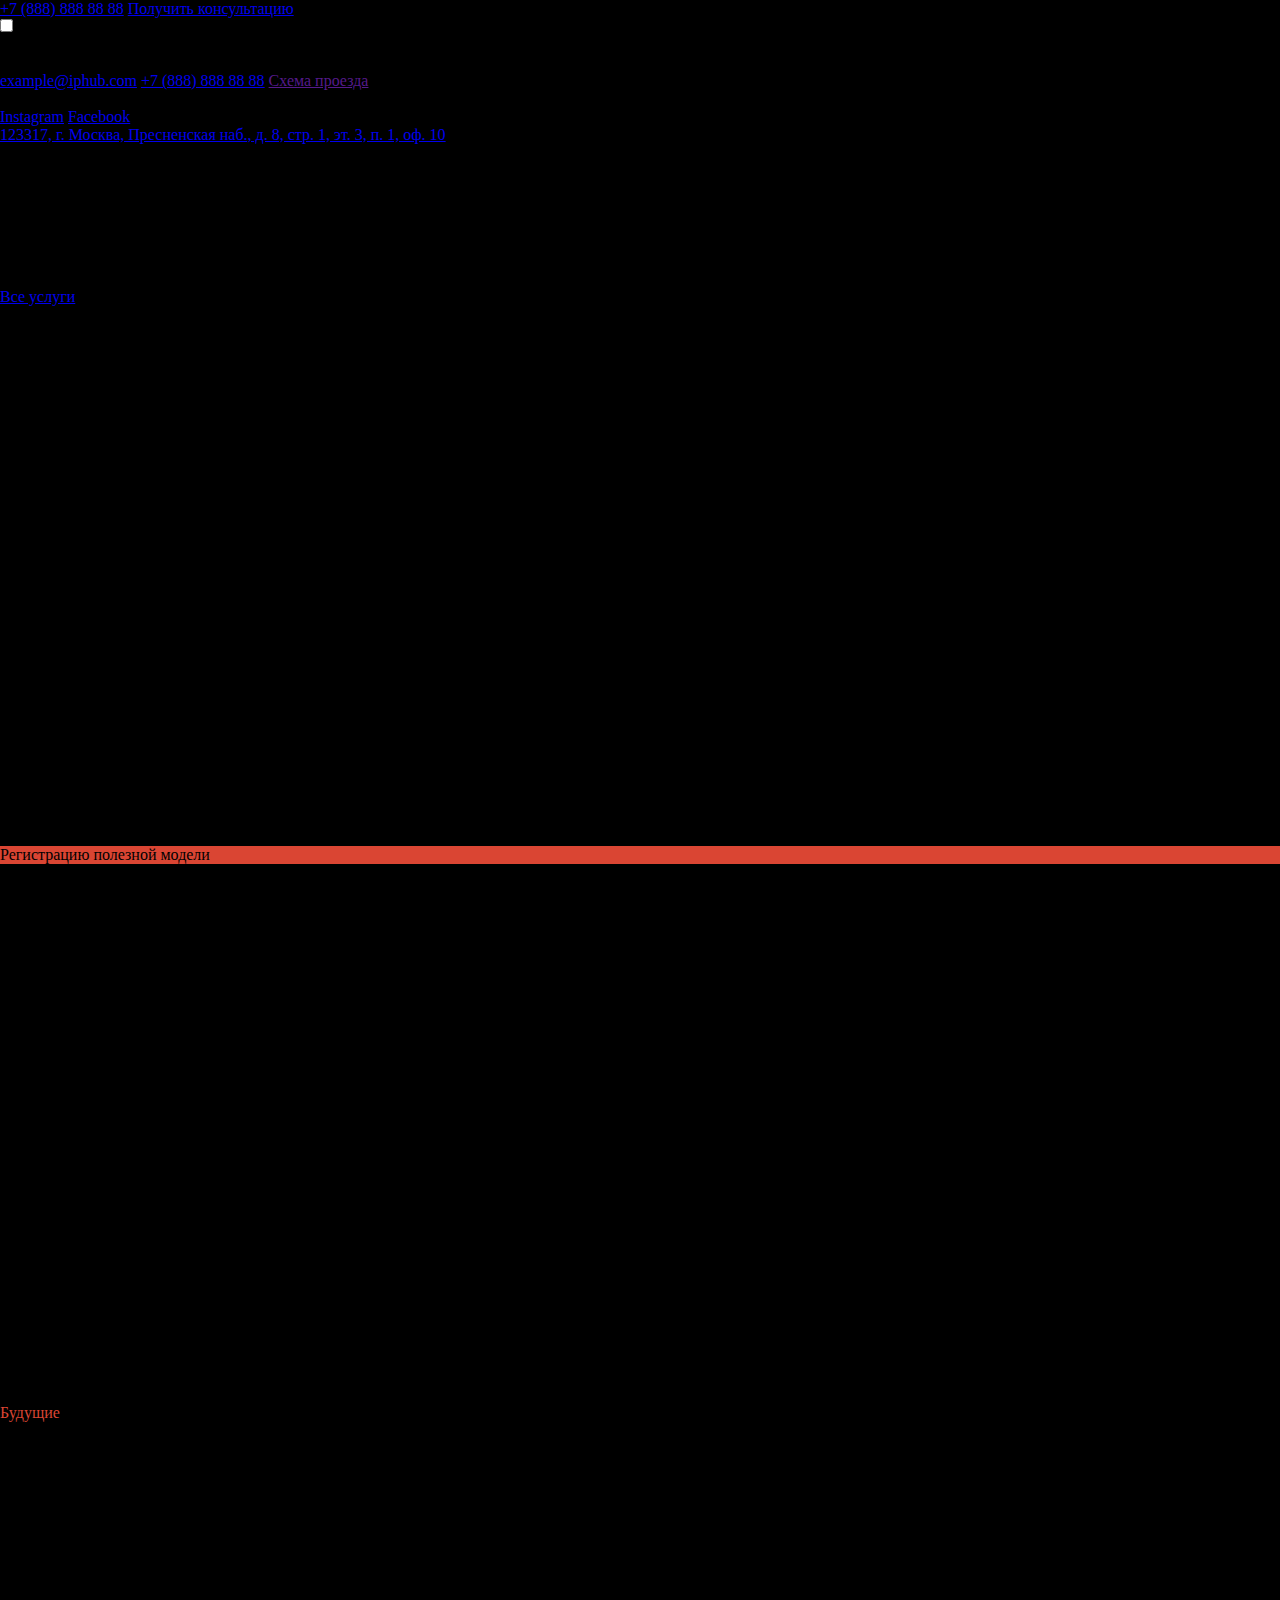
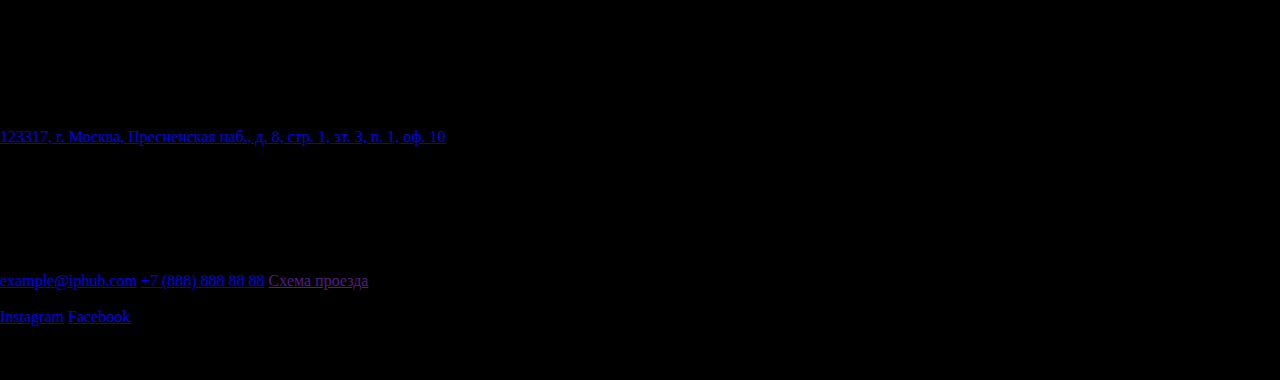
==== commit 2fd10e1a: "." ====
--- a/index.html
+++ b/index.html
@@ -21,6 +21,10 @@
 <body>
     <nav class="site-nav">
         <div class="site-logo"></div>
+        <div class="site__links">
+            <a href="tel:+7 (888) 888 88 88" class="tel">+7 (888) 888 88 88</a>
+            <a href="#" class="nav_link">Получить консультацию</a>
+        </div>
         <label for="checkbox" class="fa-solid fa-bars-staggered site-bar">
         </label>
     </nav>
@@ -69,6 +73,7 @@
             </div>
         </div>
     </div>
+    <div class="site-1st-part__img2"></div>
     <div class="site-1st-part">
         <div class="site-1st-inpart">
             <div class="site-section-texts">
@@ -170,7 +175,7 @@
             </div>
         </div>
     </div>
-    <div class="site-section2__texts">
+    <div class="site-section2__texts loc">
         <p class="site-section2__text1">
             Подтвержденный практикой
         </p>
@@ -207,7 +212,7 @@
     </div>
     <br>
     <div class="site-2nd-part">
-        <div class="site-section2__texts">
+        <div class="site-section2__texts loc">
             <p class="site-2nd-section__text1">
                 Решения для вашего бизнеса
             </p>
--- a/style.css
+++ b/style.css
@@ -15,7 +15,12 @@
     display: none;
 }
 
-@media(max-width: 768px) {
+.loc {
+    position: relative;
+    left: -270px;
+}
+
+@media(max-width: 1000px) {
     #checkbox {
         display: none;
     }
@@ -97,7 +102,26 @@
         background-color: #272727;
         padding: 5px;
         border-radius: 7px;
-
+    }
+
+    .site__links {
+        width: 43%;
+        display: flex;
+        justify-content: space-between;
+    }
+
+    .tel {
+        text-decoration: none;
+        font-family: 'Montserrat', sans-serif;
+        color: #fff;
+        font-size: 18px;
+    }
+
+    .nav_link {
+        text-decoration: none;
+        font-family: 'Montserrat', sans-serif;
+        color: #DA4533;
+        font-size: 16px;
     }
 
     .site-1st-part {
@@ -120,9 +144,11 @@
     }
 
     .site-section-text2 {
-        color: #fff;
-        font-size: 44px;
+        width: 460px;
+        color: #fff;
+        font-size: 48px;
         font-family: 'STIX Two Text', serif;
+
     }
 
     .site-section-text3 {
@@ -142,14 +168,14 @@
     }
 
     .site-1st-part__image {
-        width: 327px;
-        height: 327px;
-        max-width: 100%;
-        background-image: url(img/image_0\ \(1\).png);
-        background-repeat: no-repeat;
-        margin-left: -250px;
+        width: 463px;
+        height: 463px;
+        max-width: 100%;
+        background-image: url(img/image_0\ \(2\).png);
+        background-repeat: no-repeat;
+        /* margin-left: -300px; */
         margin-top: 50px;
-        margin-right: 1px;
+        /* margin-right: 1px; */
     }
 
     .divs-container {
@@ -210,8 +236,8 @@
 
     .location {
         position: relative;
-        top: -510px;
-        left: 500px;
+        top: -620px;
+        left: 730px;
     }
 
     .site__arrow-button-text {
@@ -240,14 +266,25 @@
         transform: translateX(10px)
     }
 
+    .site-1st-part__img2 {
+        width: 385px;
+        height: 385px;
+        background-image: url(img/image_2.png);
+        position: absolute;
+        left: -90px;
+        top: 600px;
+    }
+
     .site-section2__texts {
-        margin-left: 20px;
+        margin-right: 60px;
+        width: 640px;
         max-width: 100%;
         margin-top: 55px;
+        margin-left: auto;
     }
 
     .site-section2__text1 {
-        font-size: 32px;
+        font-size: 38px;
         color: #fff;
         font-family: 'STIX Two Text', serif;
     }
@@ -255,7 +292,7 @@
     .site-section2__text2 {
         font-size: 16px;
         color: #8A8A8A;
-        width: 720px;
+        width: 630px;
         font-family: 'Montserrat', sans-serif;
         margin-top: 12px;
     }
@@ -265,17 +302,19 @@
     }
 
     .site-section3__cards {
-        width: 100%;
+        width: 65%;
         max-width: 100%;
         display: flex;
         flex-wrap: wrap;
         justify-content: space-around;
+        margin-left: auto;
+        margin-right: 60px;
     }
 
     .site-section3__card {
         margin-top: 15px;
-        width: 354px;
-        height: 140px;
+        width: 307px;
+        height: 137px;
         border: 2px solid;
         background: linear-gradient(118.25deg, #DA4533 0%, rgba(218, 69, 51, 0) 33.76%),
             linear-gradient(0deg, rgba(255, 255, 255, 0.05), rgba(255, 255, 255, 0.05));
@@ -284,8 +323,8 @@
 
     .site-section3__card2 {
         margin-top: 15px;
-        width: 354px;
-        height: 140px;
+        width: 307px;
+        height: 137px;
         border: 2px solid;
         background: linear-gradient(118.25deg, #DA4533 0%, rgba(218, 69, 51, 0) 33.76%),
             linear-gradient(0deg, rgba(255, 255, 255, 0.05), rgba(255, 255, 255, 0.05));
@@ -299,8 +338,8 @@
     }
 
     .site-section3__incard {
-        width: 354px;
-        height: 140px;
+        width: 307px;
+        height: 137px;
         border-radius: 8px;
         background-color: #1F1F1F;
         display: block;
@@ -311,8 +350,8 @@
     }
 
     .site-section3__incard2 {
-        width: 354px;
-        height: 140px;
+        width: 307px;
+        height: 137px;
         border-radius: 8px;
         background-color: #1F1F1F;
         display: block;
@@ -330,7 +369,7 @@
 
     .site-section3__incard-text2 {
         font-size: 16px;
-        width: 310px;
+        width: 267px;
         font-family: 'Montserrat', sans-serif;
         color: #8A8A8A;
     }
@@ -341,8 +380,8 @@
 
     .site-section4__incard {
         margin-top: 20px;
-        width: 354px;
-        height: 108px;
+        width: 307px;
+        height: 93px;
         border-radius: 8px;
         background-color: #1F1F1F;
         display: flex;
@@ -404,6 +443,7 @@
         height: 777px;
         background-image: url(img/backgroud_grey.png);
         position: relative;
+        padding-bottom: 125px;
     }
 
     .site-2nd-section__text1 {
@@ -416,15 +456,15 @@
     .site-2nd-part__main-section {
         display: flex;
         justify-content: space-around;
-        width: 100%;
+        width: 95%;
         max-width: 100%;
     }
 
     .site-2nd-part-section {
         margin: 0;
         padding: 10px;
-        width: 210px;
-        height: 290px;
+        width: 287px;
+        height: 425px;
         background-color: #1b1b1b;
         /* margin: 0 auto; */
         border-radius: 10px;
@@ -437,8 +477,8 @@
 
     .site-2nd-part-section2 {
         padding: 10px;
-        width: 210px;
-        height: 290px;
+        width: 287px;
+        height: 425px;
         background-color: #1b1b1b;
         /* margin: 0 auto; */
         border-radius: 10px;
@@ -530,12 +570,14 @@
     }
 
     .site-2nd-section__image-cirle {
-        width: 246px;
-        height: 246px;
-        background-image: url(img/image_3\ \(2\).png);
+        width: 329px;
+        height: 335px;
+        background-image: url(img/image_3\ \(3\).png);
         background-repeat: no-repeat;
         position: absolute;
         right: 10px;
+        /* top: -10px; */
+        bottom: -190px;
     }
 
     .mt {}
@@ -1181,7 +1223,7 @@
     }
 }
 
-@media(max-width:480px) {
+@media(max-width: 768px) {
     #checkbox {
         display: none;
     }
@@ -1195,8 +1237,8 @@
     }
 
     .input-container {
-        max-width: 480px;
         width: 100%;
+        max-width: 100%;
         height: 100vh;
         background-color: #444444;
         margin-top: -70px;
@@ -1207,7 +1249,7 @@
 
     .input-incontainer {
         max-width: 100%;
-        width: 372px;
+        width: 605px;
         height: 100vh;
         background-color: #101010;
         margin-left: auto;
@@ -1240,7 +1282,7 @@
 
     .site-nav {
         max-width: 100%;
-        width: 480px;
+        width: 100%;
         height: 70px;
         background-color: #1B1B1B;
         display: flex;
@@ -1266,6 +1308,12 @@
 
     }
 
+    .site-1st-part {
+        display: flex;
+        margin-left: 40px;
+        /* width: 400px; */
+    }
+
     .site-section-texts {
         width: 100%;
         max-width: 100%;
@@ -1282,7 +1330,6 @@
     .site-section-text2 {
         color: #fff;
         font-size: 44px;
-        text-align: center;
         font-family: 'STIX Two Text', serif;
     }
 
@@ -1290,17 +1337,27 @@
         font-family: 'Montserrat', sans-serif;
         color: #8A8A8A;
         font-size: 16px;
-        text-align: center;
         margin: 0 auto;
         margin-top: 10px;
-        width: 390px;
+        margin-left: 0;
+        width: 400px;
     }
 
     .site-buttons {
         display: flex;
-        flex-direction: column;
-        align-items: center;
-        max-width: 100%;
+        align-items: center;
+        max-width: 100%;
+    }
+
+    .site-1st-part__image {
+        width: 327px;
+        height: 327px;
+        max-width: 100%;
+        background-image: url(img/image_0\ \(1\).png);
+        background-repeat: no-repeat;
+        margin-left: -250px;
+        margin-top: 50px;
+        margin-right: 1px;
     }
 
     .divs-container {
@@ -1355,13 +1412,21 @@
         align-items: center;
         margin-top: 26px;
         text-decoration: none;
+        margin-left: 42px;
+        position: relative;
+    }
+
+    .location {
+        position: relative;
+        top: -510px;
+        left: 500px;
     }
 
     .site__arrow-button-text {
         font-size: 14px;
         color: #DA4533;
         font-family: 'Montserrat', sans-serif;
-        margin-right: 10px;
+        /* margin-right: 10px; */
     }
 
     .site-arrow__container {
@@ -1390,7 +1455,7 @@
     }
 
     .site-section2__text1 {
-        font-size: 28px;
+        font-size: 32px;
         color: #fff;
         font-family: 'STIX Two Text', serif;
     }
@@ -1398,9 +1463,13 @@
     .site-section2__text2 {
         font-size: 16px;
         color: #8A8A8A;
-        width: 420px;
+        width: 720px;
         font-family: 'Montserrat', sans-serif;
         margin-top: 12px;
+    }
+
+    .w480 {
+        width: 480px;
     }
 
     .site-section3__cards {
@@ -1413,7 +1482,7 @@
 
     .site-section3__card {
         margin-top: 15px;
-        width: 210px;
+        width: 354px;
         height: 140px;
         border: 2px solid;
         background: linear-gradient(118.25deg, #DA4533 0%, rgba(218, 69, 51, 0) 33.76%),
@@ -1423,16 +1492,22 @@
 
     .site-section3__card2 {
         margin-top: 15px;
-        width: 210px;
-        height: 120px;
+        width: 354px;
+        height: 140px;
         border: 2px solid;
         background: linear-gradient(118.25deg, #DA4533 0%, rgba(218, 69, 51, 0) 33.76%),
             linear-gradient(0deg, rgba(255, 255, 255, 0.05), rgba(255, 255, 255, 0.05));
         border-radius: 8px;
     }
 
+    .center {
+        position: relative;
+        left: 550px;
+        top: -550px;
+    }
+
     .site-section3__incard {
-        width: 210px;
+        width: 354px;
         height: 140px;
         border-radius: 8px;
         background-color: #1F1F1F;
@@ -1444,8 +1519,8 @@
     }
 
     .site-section3__incard2 {
-        width: 210px;
-        height: 120px;
+        width: 354px;
+        height: 140px;
         border-radius: 8px;
         background-color: #1F1F1F;
         display: block;
@@ -1457,13 +1532,13 @@
 
     .site-section3__incard-text1 {
         color: #fff;
-        font-size: 28px;
+        font-size: 32px;
         font-family: 'STIX Two Text', serif;
     }
 
     .site-section3__incard-text2 {
         font-size: 16px;
-        width: 180px;
+        width: 310px;
         font-family: 'Montserrat', sans-serif;
         color: #8A8A8A;
     }
@@ -1474,7 +1549,7 @@
 
     .site-section4__incard {
         margin-top: 20px;
-        width: 440px;
+        width: 354px;
         height: 108px;
         border-radius: 8px;
         background-color: #1F1F1F;
@@ -1540,7 +1615,7 @@
     }
 
     .site-2nd-section__text1 {
-        font-size: 28px;
+        font-size: 32px;
         color: #1b1b1b;
         font-family: 'STIX Two Text', serif;
         padding-top: 80px;
@@ -1554,11 +1629,12 @@
     }
 
     .site-2nd-part-section {
+        margin: 0;
         padding: 10px;
         width: 210px;
         height: 290px;
         background-color: #1b1b1b;
-        margin: 0 auto;
+        /* margin: 0 auto; */
         border-radius: 10px;
         display: flex;
         flex-direction: column;
@@ -1572,7 +1648,7 @@
         width: 210px;
         height: 290px;
         background-color: #1b1b1b;
-        margin: 0 auto;
+        /* margin: 0 auto; */
         border-radius: 10px;
         display: flex;
         flex-direction: column;
@@ -1596,7 +1672,7 @@
     }
 
     .img2 {
-        background-image: url(img/Vector-1.png);
+        background-image: url(img/Vector.png);
     }
 
     .site-2nd-part__text {
@@ -1662,9 +1738,9 @@
     }
 
     .site-2nd-section__image-cirle {
-        width: 169px;
-        height: 169px;
-        background-image: url(img/image_3.png);
+        width: 246px;
+        height: 246px;
+        background-image: url(img/image_3\ \(2\).png);
         background-repeat: no-repeat;
         position: absolute;
         right: 10px;
@@ -1681,9 +1757,9 @@
     }
 
     .site-3rd-part-card1 {
-        width: 440px;
+        width: 680px;
         height: auto;
-        margin: 0 auto;
+        margin-left: 21px;
         background-color: #1b1b1b;
         padding-bottom: 50px;
     }
@@ -1695,8 +1771,8 @@
     }
 
     .site-3rd-part__text {
-        width: 150px;
-        font-size: 16px;
+        width: 330px;
+        font-size: 24px;
         color: #fff;
         font-family: 'Montserrat', sans-serif;
     }
@@ -1718,15 +1794,16 @@
     .site-3rd-part-cards {
         height: 460px;
         display: flex;
-        flex-direction: column;
-        justify-content: space-around;
-        align-items: center;
+        /* flex-direction: column; */
+        justify-content: space-around;
+        align-items: center;
+        flex-wrap: wrap;
         padding-top: 30px;
     }
 
     .site-3rd-part-card1__card1 {
-        width: 400px;
-        height: 50px;
+        width: 320px;
+        height: 100px;
         background-color: #272727;
         border-radius: 2px;
         display: flex;
@@ -1781,7 +1858,7 @@
         width: 440px;
         height: auto;
         background-color: #1b1b1b;
-        margin: 0 auto;
+        margin-left: 21px;
         display: flex;
         flex-direction: column;
         align-items: center;
@@ -1814,7 +1891,7 @@
     }
 
     .site-4th-part {
-        width: 480px;
+        width: 100%;
         max-width: 100%;
         background-color: #171717;
         padding-bottom: 55px;
@@ -1830,7 +1907,7 @@
     }
 
     .site-4th-part__card1 {
-        width: 440px;
+        width: 720px;
         height: 320px;
         background-color: #1f1f1f;
         margin: 0 auto;
@@ -1839,7 +1916,7 @@
     }
 
     .site-4th-part__cirkle {
-        width: 160px;
+        width: 354px;
         height: 100%;
         display: flex;
         flex-direction: column;
@@ -1857,8 +1934,10 @@
     }
 
     .divv {
-        display: flex;
         margin-top: 10px;
+        width: 98%;
+        display: flex;
+        justify-content: space-around;
     }
 
     .div2 {
@@ -1867,7 +1946,7 @@
 
     .site-4th-part__card1-text {
         margin: auto 0;
-        font-size: 30px;
+        font-size: 36px;
         color: #fff;
         opacity: 0.6;
         font-weight: 500;
@@ -1879,7 +1958,7 @@
         color: #8A8A8A;
         font-size: 30px;
         display: flex;
-        margin-left: 680px;
+        margin-left: 1040px;
     }
 
     .card_text {
@@ -1888,11 +1967,12 @@
         padding-left: 15px;
         padding-top: 35px;
         line-height: 25.1px;
+        width: 400px;
     }
 
     .site-4th-part_text {
         padding-left: 15px;
-        width: 280px;
+        width: 404px;
         font-family: 'Montserrat', sans-serif;
         line-height: 20px;
         font-size: 16px;
@@ -1900,10 +1980,10 @@
     }
 
     .site-5th-part {
-        width: 480px;
+        width: 768px;
         height: auto;
         max-width: 100%;
-        background-image: url(img/background_team\ \(1\).png);
+        background-image: url(img/background_team\ \(2\).png);
         background-repeat: no-repeat;
         padding-bottom: 52px;
     }
@@ -1945,12 +2025,26 @@
         display: flex;
     }
 
+    .site-5th-part__img3 {
+        width: 210px;
+        height: 233px;
+        border-radius: 5px;
+        background-repeat: no-repeat;
+        mix-blend-mode: luminosity;
+        background-image: url(img/kenayi.png);
+        margin: 0 auto;
+        margin-top: 35px;
+        display: flex;
+    }
+
     .site-5th-part__texts {
         display: flex;
         padding-top: 40px;
-        width: 480px;
-        max-width: 100%;
-        justify-content: space-around;
+        width: 100%;
+        max-width: 100%;
+        justify-content: space-between;
+        padding-left: 20px;
+        padding-right: 20px;
     }
 
     .site-5th-part__text {
@@ -1962,9 +2056,10 @@
 
     .site-5th-part__intexts {
         display: flex;
-        width: 50%;
+        width: 33%;
         justify-content: space-between;
         padding-top: 20px;
+        margin-right: 40px;
     }
 
     .site-5th-part__text1 {
@@ -1975,10 +2070,12 @@
 
     .card-incards {
         display: flex;
+        width: 400px;
     }
 
     .card-incard {
-        display: flex;
+        /* display: flex; */
+        width: 270px;
     }
 
     .card-incard__img {
@@ -1989,15 +2086,14 @@
         mix-blend-mode: luminosity;
     }
 
-    .card-incard__texts {
-        padding-left: 15px;
-    }
+    .card-incard__texts {}
 
     .card-incard__text1 {
         font-size: 16px;
         font-family: 'Montserrat', sans-serif;
         /* width: 225px; */
         line-height: 25px;
+        width: 200px;
     }
 
     .card-incard__text2 {
@@ -2079,7 +2175,7 @@
     }
 
     .site-5th-part__hr {
-        width: 320px;
+        width: 728px;
         height: 1px;
         margin: 0 auto;
         background: rgb(138, 138, 138);
@@ -2099,22 +2195,31 @@
     }
 
     .site-6th-part {
-        width: 480px;
+        width: 100%;
         max-width: 100%;
         height: auto;
         background-color: #DA4533;
         padding-bottom: 40px;
+        display: flex;
     }
 
     .site-6th-inpart {
         display: flex;
         flex-direction: column;
+        margin-left: 20px;
+    }
+
+    .site-6th-part__img {
+        width: 265px;
+        height: 250px;
+        background-image: url(img/Group\ 248.png);
+        margin: auto 0;
+        margin-left: 20px;
     }
 
     .site-6th-part__text1 {
         font-size: 28px;
         width: 440px;
-        text-align: center;
         color: #fff;
         font-family: 'STIX Two Text', serif;
         margin: 0 auto;
@@ -2124,11 +2229,11 @@
     .site-6th-part__text2 {
         font-size: 16px;
         width: 440px;
-        text-align: center;
         color: #fff;
         font-family: 'Montserrat', sans-serif;
         margin: 0 auto;
         padding-top: 12px;
+        opacity: 0.7;
     }
 
     .bgc {
@@ -2141,14 +2246,14 @@
     }
 
     footer {
-        width: 480px;
+        width: 100%;
         max-width: 100%;
         background-color: #1b1b1b;
     }
 
     .footer-part1 {
         display: flex;
-        flex-direction: column;
+        /* flex-direction: column; */
     }
 
     .footer-part1__img {
@@ -2161,6 +2266,7 @@
     }
 
     .footer-part1__container {
+        padding-top: 30px;
         padding-left: 20px;
         display: flex;
         flex-direction: column;
@@ -2220,7 +2326,7 @@
     }
 
     .footer_hr {
-        width: 440px;
+        width: 728px;
         height: 1px;
         background: rgb(85, 85, 85);
         background: linear-gradient(90deg, rgba(85, 85, 85, 1) 0%, rgba(25, 25, 25, 1) 100%);
@@ -2258,27 +2364,24 @@
     }
 
     .footer-part2__part3 {
-        margin-right: 105px;
-        margin-top: 30px;
-        margin-right: 170px;
+        /* margin-right: 105px; */
+        /* margin-top: 30px; */
+        /* margin-right: 170px; */
 
     }
 
     .footer-part2__part3-links {
-        display: flex;
         width: 200px;
+    }
+
+    .footer-part3 {
+        padding-right: 20px;
+        display: flex;
         justify-content: space-between;
-    }
-
-    .footer-part3 {
-        display: flex;
-        flex-direction: column;
+        flex-direction: row-reverse;
         margin-left: 50px;
         padding-top: 35px;
-    }
-
-    .site-2nd-part-section2 {
-        display: none;
+        padding-bottom: 40px;
     }
 
     .padding {
@@ -2286,45 +2389,7 @@
     }
 }
 
-@media(max-width:360px) {
-    body {
-        max-width: 100%;
-        width: 360px;
-    }
-
-    .site-2nd-part-section2 {
-        display: none;
-    }
-
-    .location {
-        position: relative;
-        top: -10px;
-        left: 70px;
-    }
-
-    .site-4th-part__texts {
-        margin-left: -300px;
-        margin-top: 100px;
-    }
-
-    .card-incards {
-        display: flex;
-        flex-direction: column;
-    }
-
-    .f_part1_hrefs {
-        display: flex;
-        flex-direction: column;
-    }
-
-    .f_part1_inhrefs {
-        margin-top: 15px;
-    }
-
-    .div2 {
-        display: none;
-    }
-
+@media(max-width:480px) {
     #checkbox {
         display: none;
     }
@@ -2338,7 +2403,7 @@
     }
 
     .input-container {
-        max-width: 360px;
+        max-width: 480px;
         width: 100%;
         height: 100vh;
         background-color: #444444;
@@ -2349,8 +2414,8 @@
     }
 
     .input-incontainer {
-        max-width: 360px;
-        width: 320px;
+        max-width: 100%;
+        width: 372px;
         height: 100vh;
         background-color: #101010;
         margin-left: auto;
@@ -2359,7 +2424,7 @@
     .input-container__text {
         padding-left: 33px;
         padding-top: 33px;
-        font-size: 22px;
+        font-size: 28px;
         line-height: 50px;
         font-family: 'Montserrat', sans-serif;
         color: #fff;
@@ -2383,7 +2448,7 @@
 
     .site-nav {
         max-width: 100%;
-        width: 360px;
+        width: 480px;
         height: 70px;
         background-color: #1B1B1B;
         display: flex;
@@ -2417,14 +2482,14 @@
     .site-section-text1 {
         font-family: 'Montserrat', sans-serif;
         color: #8A8A8A;
-        font-size: 14px;
+        font-size: 16px;
         text-align: center;
         margin-top: 40px;
     }
 
     .site-section-text2 {
         color: #fff;
-        font-size: 34px;
+        font-size: 44px;
         text-align: center;
         font-family: 'STIX Two Text', serif;
     }
@@ -2432,11 +2497,11 @@
     .site-section-text3 {
         font-family: 'Montserrat', sans-serif;
         color: #8A8A8A;
-        font-size: 14px;
+        font-size: 16px;
         text-align: center;
         margin: 0 auto;
         margin-top: 10px;
-        width: 320px;
+        width: 390px;
     }
 
     .site-buttons {
@@ -2533,6 +2598,1149 @@
     }
 
     .site-section2__text1 {
+        font-size: 28px;
+        color: #fff;
+        font-family: 'STIX Two Text', serif;
+    }
+
+    .site-section2__text2 {
+        font-size: 16px;
+        color: #8A8A8A;
+        width: 420px;
+        font-family: 'Montserrat', sans-serif;
+        margin-top: 12px;
+    }
+
+    .site-section3__cards {
+        width: 100%;
+        max-width: 100%;
+        display: flex;
+        flex-wrap: wrap;
+        justify-content: space-around;
+    }
+
+    .site-section3__card {
+        margin-top: 15px;
+        width: 210px;
+        height: 140px;
+        border: 2px solid;
+        background: linear-gradient(118.25deg, #DA4533 0%, rgba(218, 69, 51, 0) 33.76%),
+            linear-gradient(0deg, rgba(255, 255, 255, 0.05), rgba(255, 255, 255, 0.05));
+        border-radius: 8px;
+    }
+
+    .site-section3__card2 {
+        margin-top: 15px;
+        width: 210px;
+        height: 120px;
+        border: 2px solid;
+        background: linear-gradient(118.25deg, #DA4533 0%, rgba(218, 69, 51, 0) 33.76%),
+            linear-gradient(0deg, rgba(255, 255, 255, 0.05), rgba(255, 255, 255, 0.05));
+        border-radius: 8px;
+    }
+
+    .site-section3__incard {
+        width: 210px;
+        height: 140px;
+        border-radius: 8px;
+        background-color: #1F1F1F;
+        display: block;
+        align-items: center;
+        justify-content: space-around;
+        box-sizing: border-box;
+        padding: 15px;
+    }
+
+    .site-section3__incard2 {
+        width: 210px;
+        height: 120px;
+        border-radius: 8px;
+        background-color: #1F1F1F;
+        display: block;
+        align-items: center;
+        justify-content: space-around;
+        box-sizing: border-box;
+        padding: 15px;
+    }
+
+    .site-section3__incard-text1 {
+        color: #fff;
+        font-size: 28px;
+        font-family: 'STIX Two Text', serif;
+    }
+
+    .site-section3__incard-text2 {
+        font-size: 16px;
+        width: 180px;
+        font-family: 'Montserrat', sans-serif;
+        color: #8A8A8A;
+    }
+
+    .site-section3__cards {
+        margin-top: 39px;
+    }
+
+    .site-section4__incard {
+        margin-top: 20px;
+        width: 440px;
+        height: 108px;
+        border-radius: 8px;
+        background-color: #1F1F1F;
+        display: flex;
+        align-items: center;
+        justify-content: space-around;
+    }
+
+    .site-section4-img {
+        width: 244px;
+        height: 47px;
+        background-image: url(img/sec3-card1.png);
+        background-repeat: no-repeat;
+        opacity: 0.5;
+    }
+
+    .site-section4-img1 {
+        width: 187px;
+        height: 84px;
+        background-image: url(img/sec3-card2.png);
+        background-repeat: no-repeat;
+        opacity: 0.5;
+    }
+
+    .site-section4-img2 {
+        width: 134px;
+        height: 60px;
+        background-image: url(img/sec3-card3.png);
+        background-repeat: no-repeat;
+        opacity: 0.5;
+    }
+
+    .site-section4-img3 {
+        width: 146px;
+        height: 59px;
+        background-image: url(img/sec3-card4.png);
+        background-repeat: no-repeat;
+        opacity: 0.5;
+    }
+
+    .site-section4-img4 {
+        width: 209px;
+        height: 31px;
+        background-image: url(img/sec3-card5.png);
+        background-repeat: no-repeat;
+        opacity: 0.5;
+    }
+
+    .site-section4-img5 {
+        width: 161px;
+        height: 57px;
+        background-image: url(img/sec3-card6.png);
+        background-repeat: no-repeat;
+        opacity: 0.5;
+    }
+
+    .site-2nd-part {
+        width: 100%;
+        max-width: 100%;
+        height: 777px;
+        background-image: url(img/backgroud_grey.png);
+        position: relative;
+    }
+
+    .site-2nd-section__text1 {
+        font-size: 28px;
+        color: #1b1b1b;
+        font-family: 'STIX Two Text', serif;
+        padding-top: 80px;
+    }
+
+    .site-2nd-part__main-section {
+        display: flex;
+        justify-content: space-around;
+        width: 100%;
+        max-width: 100%;
+    }
+
+    .site-2nd-part-section {
+        padding: 10px;
+        width: 210px;
+        height: 290px;
+        background-color: #1b1b1b;
+        margin: 0 auto;
+        border-radius: 10px;
+        display: flex;
+        flex-direction: column;
+        align-items: center;
+        justify-content: space-between;
+        margin-top: 30px;
+    }
+
+    .site-2nd-part-section2 {
+        padding: 10px;
+        width: 210px;
+        height: 290px;
+        background-color: #1b1b1b;
+        margin: 0 auto;
+        border-radius: 10px;
+        display: flex;
+        flex-direction: column;
+        align-items: center;
+        justify-content: space-between;
+        margin-top: 30px;
+    }
+
+    .icon {
+        color: #8A8A8A;
+        font-size: 40px;
+        display: flex;
+        margin-left: 170px;
+    }
+
+    .site-2nd-part__card-img {
+        width: 129px;
+        height: 145px;
+        background-image: url(img/Vector.png);
+        background-repeat: no-repeat;
+    }
+
+    .img2 {
+        background-image: url(img/Vector-1.png);
+    }
+
+    .site-2nd-part__text {
+        width: 200px;
+        font-size: 16px;
+        color: #8A8A8A;
+        font-family: 'Montserrat', sans-serif;
+        margin-right: 10px;
+        padding-bottom: 10px;
+    }
+
+    .site-2nd-section__circles {
+        display: flex;
+        justify-content: center;
+        margin-top: 30px;
+    }
+
+    .site-2nd-section__circle {
+        width: 40px;
+        height: 40px;
+        background-color: transparent;
+        border: 1px solid #DA4533;
+        border-radius: 50%;
+        margin-left: 10px;
+        margin-right: 10px;
+    }
+
+    .site-2nd-section__arrow {
+        width: 43px;
+        height: 8px;
+        margin-top: 15px;
+        margin-left: -20px;
+        background-image: url(img/Arrow\ 9\ \(1\).png);
+        transition: all 1s;
+    }
+
+    .site-2nd-section__arrow2 {
+        width: 43px;
+        height: 8px;
+        margin-top: 15px;
+        margin-left: 20px;
+        background-image: url(img/Arrow\ 9\ \(2\).png);
+        transition: all 1s;
+    }
+
+    .site-2nd-section__arrow:hover {
+        transform: translateX(-10px);
+        transition: all 1s;
+    }
+
+    .site-2nd-section__arrow2:hover {
+        transform: translateX(10px);
+        transition: all 1s;
+    }
+
+    .site-2nd-section__oval {
+        width: 135px;
+        height: 41px;
+        background-color: transparent;
+        border: 1px solid #DA4533;
+        border-radius: 50%;
+        margin-bottom: 50px;
+    }
+
+    .site-2nd-section__image-cirle {
+        width: 169px;
+        height: 169px;
+        background-image: url(img/image_3.png);
+        background-repeat: no-repeat;
+        position: absolute;
+        right: 10px;
+    }
+
+    .mt {}
+
+    .site-3rd-part {
+        width: 100%;
+        max-width: 100%;
+        height: auto;
+        background-color: #DA4533;
+        padding-bottom: 60px;
+    }
+
+    .site-3rd-part-card1 {
+        width: 440px;
+        height: auto;
+        margin: 0 auto;
+        background-color: #1b1b1b;
+        padding-bottom: 50px;
+    }
+
+    .site-3rd-part-card1__main-section {
+        display: flex;
+        justify-content: space-around;
+        padding-top: 40px;
+    }
+
+    .site-3rd-part__text {
+        width: 150px;
+        font-size: 16px;
+        color: #fff;
+        font-family: 'Montserrat', sans-serif;
+    }
+
+    .site-3rd-part__text2 {
+        font-size: 27px;
+        font-weight: 500;
+        color: #fff;
+        font-family: 'STIX Two Text', serif;
+    }
+
+    .site-3rd-part__text1 {
+        font-size: 27px;
+        font-weight: 500;
+        color: red;
+        font-family: 'STIX Two Text', serif;
+    }
+
+    .site-3rd-part-cards {
+        height: 460px;
+        display: flex;
+        flex-direction: column;
+        justify-content: space-around;
+        align-items: center;
+        padding-top: 30px;
+    }
+
+    .site-3rd-part-card1__card1 {
+        width: 400px;
+        height: 50px;
+        background-color: #272727;
+        border-radius: 2px;
+        display: flex;
+        justify-content: center;
+        align-items: center;
+    }
+
+    .site-3rd-part-card1__card1-text {
+        font-size: 16px;
+        font-family: 'Montserrat', sans-serif;
+        color: #fff;
+    }
+
+    .site-3rd-part-card1__button {
+        width: 135px;
+        height: 41px;
+        background-color: transparent;
+        border: 1px solid #DA4533;
+        border-radius: 50%;
+        display: flex;
+        justify-content: center;
+        align-items: center;
+        margin-top: 26px;
+        text-decoration: none;
+    }
+
+    .site-3rd-part-card1__text {
+        font-size: 14px;
+        color: #DA4533;
+        font-family: 'Montserrat', sans-serif;
+    }
+
+    .arrow-left {
+        width: 30px;
+        height: 10px;
+        background-image: url('img/Arrow1.png');
+        transition: all 1s;
+        background-repeat: no-repeat;
+        transform: translateX(0px);
+        margin-right: 10px;
+    }
+
+    .site-3rd-part-card1__button:hover>.arrow-left {
+        transform: translateX(-10px)
+    }
+
+    .right {
+        margin-left: 10px;
+    }
+
+    .site-3rd-part-card2__cards {
+        width: 440px;
+        height: auto;
+        background-color: #1b1b1b;
+        margin: 0 auto;
+        display: flex;
+        flex-direction: column;
+        align-items: center;
+        justify-content: space-around;
+        max-width: 100%;
+        margin-top: 50px;
+    }
+
+    .site-3rd-part-card2__card {
+        width: 300px;
+        height: 150px;
+        background-color: #272727;
+        display: flex;
+        align-items: center;
+        justify-content: space-around;
+    }
+
+    .site-3rd-part-card2__img {
+        background-image: url(img/Vector\ \(1\).png);
+        background-repeat: no-repeat;
+        width: 70px;
+        height: 100px;
+    }
+
+    .site-3rd-part-card2__card-text {
+        font-size: 14px;
+        width: 170px;
+        color: #fff;
+        font-family: 'Montserrat', sans-serif;
+    }
+
+    .site-4th-part {
+        width: 480px;
+        max-width: 100%;
+        background-color: #171717;
+        padding-bottom: 55px;
+    }
+
+    .black {
+        color: #000;
+    }
+
+    .margin {
+        margin-top: 0;
+        padding-top: 60px;
+    }
+
+    .site-4th-part__card1 {
+        width: 440px;
+        height: 320px;
+        background-color: #1f1f1f;
+        margin: 0 auto;
+        margin-top: 35px;
+        display: flex;
+    }
+
+    .site-4th-part__cirkle {
+        width: 160px;
+        height: 100%;
+        display: flex;
+        flex-direction: column;
+        align-items: center;
+        background-color: #2e2e2e;
+        border-radius: 5px;
+    }
+
+    .site-4th-part__texts {
+        width: 100%;
+        max-width: 100%;
+        margin-top: 30px;
+        display: flex;
+        justify-content: space-between;
+    }
+
+    .divv {
+        display: flex;
+        margin-top: 10px;
+    }
+
+    .div2 {
+        margin-left: 30px;
+    }
+
+    .site-4th-part__card1-text {
+        margin: auto 0;
+        font-size: 30px;
+        color: #fff;
+        opacity: 0.6;
+        font-weight: 500;
+    }
+
+    .icon2 {
+        padding-top: 5px;
+        padding-right: 0px;
+        color: #8A8A8A;
+        font-size: 30px;
+        display: flex;
+        margin-left: 680px;
+    }
+
+    .card_text {
+        font-size: 18px;
+        color: #fff;
+        padding-left: 15px;
+        padding-top: 35px;
+        line-height: 25.1px;
+    }
+
+    .site-4th-part_text {
+        padding-left: 15px;
+        width: 280px;
+        font-family: 'Montserrat', sans-serif;
+        line-height: 20px;
+        font-size: 16px;
+        width: 200px;
+    }
+
+    .site-5th-part {
+        width: 480px;
+        height: auto;
+        max-width: 100%;
+        background-image: url(img/background_team\ \(1\).png);
+        background-repeat: no-repeat;
+        padding-bottom: 52px;
+    }
+
+    .site-5th-part__card {
+        padding-left: 20px;
+        display: flex;
+        padding-top: 25px;
+    }
+
+    .site-5th-part__img {
+        width: 100%;
+        margin-top: 35px;
+        display: flex;
+        justify-content: space-around;
+    }
+
+    .site-5th-part__img1 {
+        width: 210px;
+        height: 233px;
+        border-radius: 5px;
+        background-repeat: no-repeat;
+        mix-blend-mode: luminosity;
+        background-image: url(img/unsplash_v29_2mG3BNE.png);
+        margin: 0 auto;
+        margin-top: 35px;
+        display: flex;
+    }
+
+    .site-5th-part__img2 {
+        width: 210px;
+        height: 233px;
+        border-radius: 5px;
+        background-repeat: no-repeat;
+        mix-blend-mode: luminosity;
+        background-image: url(img/brat.png);
+        margin: 0 auto;
+        margin-top: 35px;
+        display: flex;
+    }
+
+    .site-5th-part__texts {
+        display: flex;
+        padding-top: 40px;
+        width: 480px;
+        max-width: 100%;
+        justify-content: space-around;
+    }
+
+    .site-5th-part__text {
+        font-size: 20px;
+        font-family: 'Montserrat', sans-serif;
+        color: #1b1b1b;
+        padding-top: 15px;
+    }
+
+    .site-5th-part__intexts {
+        display: flex;
+        width: 50%;
+        justify-content: space-between;
+        padding-top: 20px;
+    }
+
+    .site-5th-part__text1 {
+        font-size: 16px;
+        font-family: 'Montserrat', sans-serif;
+        color: #1b1b1b;
+    }
+
+    .card-incards {
+        display: flex;
+    }
+
+    .card-incard {
+        display: flex;
+    }
+
+    .card-incard__img {
+        width: 80px;
+        height: 80px;
+        background-image: url(img/Ellipse\ 7-1.png);
+        background-repeat: no-repeat;
+        mix-blend-mode: luminosity;
+    }
+
+    .card-incard__texts {
+        padding-left: 15px;
+    }
+
+    .card-incard__text1 {
+        font-size: 16px;
+        font-family: 'Montserrat', sans-serif;
+        /* width: 225px; */
+        line-height: 25px;
+    }
+
+    .card-incard__text2 {
+        font-size: 16px;
+        font-family: 'Montserrat', sans-serif;
+        color: #5C5C5C;
+        padding-top: 10px;
+        width: 270px;
+    }
+
+    .text_left {
+        width: 100px;
+        margin-left: 60px;
+    }
+
+    .card-incard__text3 {
+        font-size: 16px;
+        font-family: 'Montserrat', sans-serif;
+        line-height: 25px;
+    }
+
+    .card-incard__text4 {
+        font-size: 16px;
+        font-family: 'Montserrat', sans-serif;
+        line-height: 25px;
+        width: 70px;
+    }
+
+    .card-incard2 {
+        margin-top: 17px;
+        width: 270px;
+    }
+
+    .card-incard2__text {
+        font-size: 18px;
+        font-family: 'Montserrat', sans-serif;
+        padding-bottom: 5px;
+    }
+
+    .card-incard2__hr {
+        max-width: 100%;
+        width: 270px;
+        height: 1px;
+        background: rgb(218, 69, 51);
+        background: linear-gradient(90deg, rgba(218, 69, 51, 1) 0%, rgba(226, 133, 122, 1) 48%, rgba(255, 255, 255, 1) 100%);
+    }
+
+    .card-incard3 {
+        margin-top: 20px;
+        width: 133px;
+        height: 133px;
+        background-color: transparent;
+        border: 1px solid #DA4533;
+        border-radius: 50%;
+        transition: all 1s;
+        display: flex;
+        flex-direction: column;
+        justify-content: center;
+        align-items: center;
+        margin-left: 20px;
+    }
+
+    .card-incard3__arrow {
+        width: 43px;
+        height: 8px;
+        background-image: url(img/Arrow\ 9\ \(2\).png);
+        transition: all 1s;
+        position: relative;
+        left: 70px;
+        top: -25px;
+    }
+
+    .position {
+        top: -40px;
+    }
+
+    .card-incard3:hover>.card-incard3__arrow {
+        transform: translateX(10px);
+    }
+
+    .site-5th-part__hr {
+        width: 320px;
+        height: 1px;
+        margin: 0 auto;
+        background: rgb(138, 138, 138);
+        background: linear-gradient(90deg, rgba(138, 138, 138, 1) 0%, rgba(255, 255, 255, 1) 100%);
+    }
+
+    .card-incard__img2 {
+        width: 80px;
+        height: 80px;
+        background-image: url(img/Ellipse\ 7.png);
+        background-repeat: no-repeat;
+        mix-blend-mode: luminosity;
+    }
+
+    .text_width {
+        width: 225px;
+    }
+
+    .site-6th-part {
+        width: 480px;
+        max-width: 100%;
+        height: auto;
+        background-color: #DA4533;
+        padding-bottom: 40px;
+    }
+
+    .site-6th-inpart {
+        display: flex;
+        flex-direction: column;
+    }
+
+    .site-6th-part__text1 {
+        font-size: 28px;
+        width: 440px;
+        text-align: center;
+        color: #fff;
+        font-family: 'STIX Two Text', serif;
+        margin: 0 auto;
+        padding-top: 40px;
+    }
+
+    .site-6th-part__text2 {
+        font-size: 16px;
+        width: 440px;
+        text-align: center;
+        color: #fff;
+        font-family: 'Montserrat', sans-serif;
+        margin: 0 auto;
+        padding-top: 12px;
+    }
+
+    .bgc {
+        background-color: #000;
+    }
+
+    .margin_center {
+        margin-left: auto;
+        margin-right: auto;
+    }
+
+    footer {
+        width: 480px;
+        max-width: 100%;
+        background-color: #1b1b1b;
+    }
+
+    .footer-part1 {
+        display: flex;
+        flex-direction: column;
+    }
+
+    .footer-part1__img {
+        width: 229px;
+        height: 51px;
+        background-image: url(img/logo\ \(3\).png);
+        background-repeat: no-repeat;
+        margin-top: 40px;
+        margin-left: 20px;
+    }
+
+    .footer-part1__container {
+        padding-left: 20px;
+        display: flex;
+        flex-direction: column;
+        margin-bottom: 35px;
+    }
+
+    .footer_text {
+        font-size: 14px;
+        font-family: 'Montserrat', sans-serif;
+        color: #8a8a8a;
+        width: 440px;
+        text-decoration: none;
+        margin-top: 10px;
+        margin-left: 20px;
+    }
+
+    .f_part1_hrefs {
+        display: flex;
+        margin-left: 20px;
+    }
+
+    .footer_text1 {
+        font-size: 14px;
+        font-family: 'Montserrat', sans-serif;
+        color: #8a8a8a;
+        width: 230px;
+        max-width: 100%;
+        text-decoration: none;
+        margin-top: 20px;
+    }
+
+    .white {
+        margin-top: 15px;
+        color: #fff;
+    }
+
+    .block {
+        display: block;
+    }
+
+    .footer_intexts {
+        display: flex;
+        padding-top: 10px;
+    }
+
+    .intext {
+        color: #8a8a8a;
+        font-size: 14px;
+        font-family: 'Montserrat', sans-serif;
+    }
+
+    .intext2 {
+        color: #fff;
+        font-size: 14px;
+        font-family: 'Montserrat', sans-serif;
+        padding-left: 5px;
+    }
+
+    .footer_hr {
+        width: 440px;
+        height: 1px;
+        background: rgb(85, 85, 85);
+        background: linear-gradient(90deg, rgba(85, 85, 85, 1) 0%, rgba(25, 25, 25, 1) 100%);
+    }
+
+    .footer-part2 {
+        display: flex;
+        flex-wrap: wrap;
+        justify-content: space-around;
+        margin-top: 35px;
+    }
+
+    .footer-part2__text1 {
+        font-size: 16px;
+        color: #5c5c5c;
+        font-family: 'Montserrat', sans-serif;
+    }
+
+    .footer-part2__text2 {
+        padding-top: 12px;
+        font-size: 14px;
+        color: #fff;
+        line-height: 35px;
+        font-family: 'Montserrat', sans-serif;
+        width: 50px;
+    }
+
+    .footer-part2__link {
+        padding-top: 20px;
+        font-size: 14px;
+        color: #fff;
+        font-family: 'Montserrat', sans-serif;
+        text-decoration: none;
+        display: block;
+    }
+
+    .footer-part2__part3 {
+        margin-right: 105px;
+        margin-top: 30px;
+        margin-right: 170px;
+
+    }
+
+    .footer-part2__part3-links {
+        display: flex;
+        width: 200px;
+        justify-content: space-between;
+    }
+
+    .footer-part3 {
+        display: flex;
+        flex-direction: column;
+        margin-left: 50px;
+        padding-top: 35px;
+    }
+
+    .site-2nd-part-section2 {
+        display: none;
+    }
+
+    .padding {
+        padding-top: 10px;
+    }
+}
+
+@media(max-width:360px) {
+    body {
+        max-width: 100%;
+        width: 360px;
+    }
+
+    .site-2nd-part-section2 {
+        display: none;
+    }
+
+    .location {
+        position: relative;
+        top: -10px;
+        left: 70px;
+    }
+
+    .site-4th-part__texts {
+        margin-left: -300px;
+        margin-top: 100px;
+    }
+
+    .card-incards {
+        display: flex;
+        flex-direction: column;
+    }
+
+    .f_part1_hrefs {
+        display: flex;
+        flex-direction: column;
+    }
+
+    .f_part1_inhrefs {
+        margin-top: 15px;
+    }
+
+    .div2 {
+        display: none;
+    }
+
+    #checkbox {
+        display: none;
+    }
+
+    .left {
+        padding-left: 33px;
+    }
+
+    .margin_left {
+        margin-left: 13px;
+    }
+
+    .input-container {
+        max-width: 360px;
+        width: 100%;
+        height: 100vh;
+        background-color: #444444;
+        margin-top: -70px;
+        display: none;
+        animation-duration: 1s;
+        animation-fill-mode: forwards;
+    }
+
+    .input-incontainer {
+        max-width: 360px;
+        width: 320px;
+        height: 100vh;
+        background-color: #101010;
+        margin-left: auto;
+    }
+
+    .input-container__text {
+        padding-left: 33px;
+        padding-top: 33px;
+        font-size: 22px;
+        line-height: 50px;
+        font-family: 'Montserrat', sans-serif;
+        color: #fff;
+        width: 80px;
+    }
+
+    #checkbox:checked~.input-container {
+        display: block;
+        animation-name: rotator;
+    }
+
+    @keyframes rotator {
+        from {
+            transform: translateX(360px);
+        }
+
+        to {
+            transform: translateX(0px);
+        }
+    }
+
+    .site-nav {
+        max-width: 100%;
+        width: 360px;
+        height: 70px;
+        background-color: #1B1B1B;
+        display: flex;
+        align-items: center;
+        justify-content: space-around;
+    }
+
+    .site-logo {
+        width: 129px;
+        height: 29px;
+        background-image: url(img/logo\ \(2\).png);
+        background-repeat: no-repeat;
+    }
+
+    .site-bar {
+        color: #fff;
+        font-size: 27px;
+        transform: rotatez(-180deg);
+        z-index: 1000;
+        background-color: #272727;
+        padding: 5px;
+        border-radius: 7px;
+
+    }
+
+    .site-section-texts {
+        width: 100%;
+        max-width: 100%;
+    }
+
+    .site-section-text1 {
+        font-family: 'Montserrat', sans-serif;
+        color: #8A8A8A;
+        font-size: 14px;
+        text-align: center;
+        margin-top: 40px;
+    }
+
+    .site-section-text2 {
+        color: #fff;
+        font-size: 34px;
+        text-align: center;
+        font-family: 'STIX Two Text', serif;
+    }
+
+    .site-section-text3 {
+        font-family: 'Montserrat', sans-serif;
+        color: #8A8A8A;
+        font-size: 14px;
+        text-align: center;
+        margin: 0 auto;
+        margin-top: 10px;
+        width: 320px;
+    }
+
+    .site-buttons {
+        display: flex;
+        flex-direction: column;
+        align-items: center;
+        max-width: 100%;
+    }
+
+    .divs-container {
+        max-width: 100%;
+        margin-top: 31px;
+    }
+
+    .section__button {
+        display: flex;
+        align-items: center;
+        justify-content: center;
+        max-width: 299px;
+        width: 100%;
+        height: 91px;
+        border-radius: 50%;
+        background-color: #DA4533;
+    }
+
+    .div--text {
+        font-size: 14px;
+        font-family: 'Montserrat', sans-serif;
+        color: #fff;
+        text-align: center;
+        width: 260px;
+
+    }
+
+    .div--border {
+        margin-top: -94px;
+        max-width: 300px;
+        width: 100%;
+        height: 93px;
+        border-radius: 50%;
+        background-color: transparent;
+        transition: all 0.6s;
+        margin-left: -2px;
+        border: 2px solid #fff;
+    }
+
+    .div--border:hover {
+        transform: rotateZ(-6deg);
+    }
+
+    .site__arrow-button {
+        width: 135px;
+        height: 41px;
+        background-color: transparent;
+        border: 1px solid #DA4533;
+        border-radius: 50%;
+        display: flex;
+        justify-content: center;
+        align-items: center;
+        margin-top: 26px;
+        text-decoration: none;
+    }
+
+    .site__arrow-button-text {
+        font-size: 14px;
+        color: #DA4533;
+        font-family: 'Montserrat', sans-serif;
+        margin-right: 10px;
+    }
+
+    .site-arrow__container {
+        display: flex;
+        margin-top: 15px;
+    }
+
+    .arrow-right {
+        width: 30px;
+        height: 10px;
+        background-image: url('img/Arrow\ .png');
+        transition: all 1s;
+        background-repeat: no-repeat;
+        margin-right: -40px;
+        transform: translateX(0px)
+    }
+
+    .site__arrow-button:hover>.arrow-right {
+        transform: translateX(10px)
+    }
+
+    .site-section2__texts {
+        margin-left: 20px;
+        max-width: 100%;
+        margin-top: 55px;
+    }
+
+    .site-section2__text1 {
         font-size: 24px;
         color: #fff;
         font-family: 'STIX Two Text', serif;
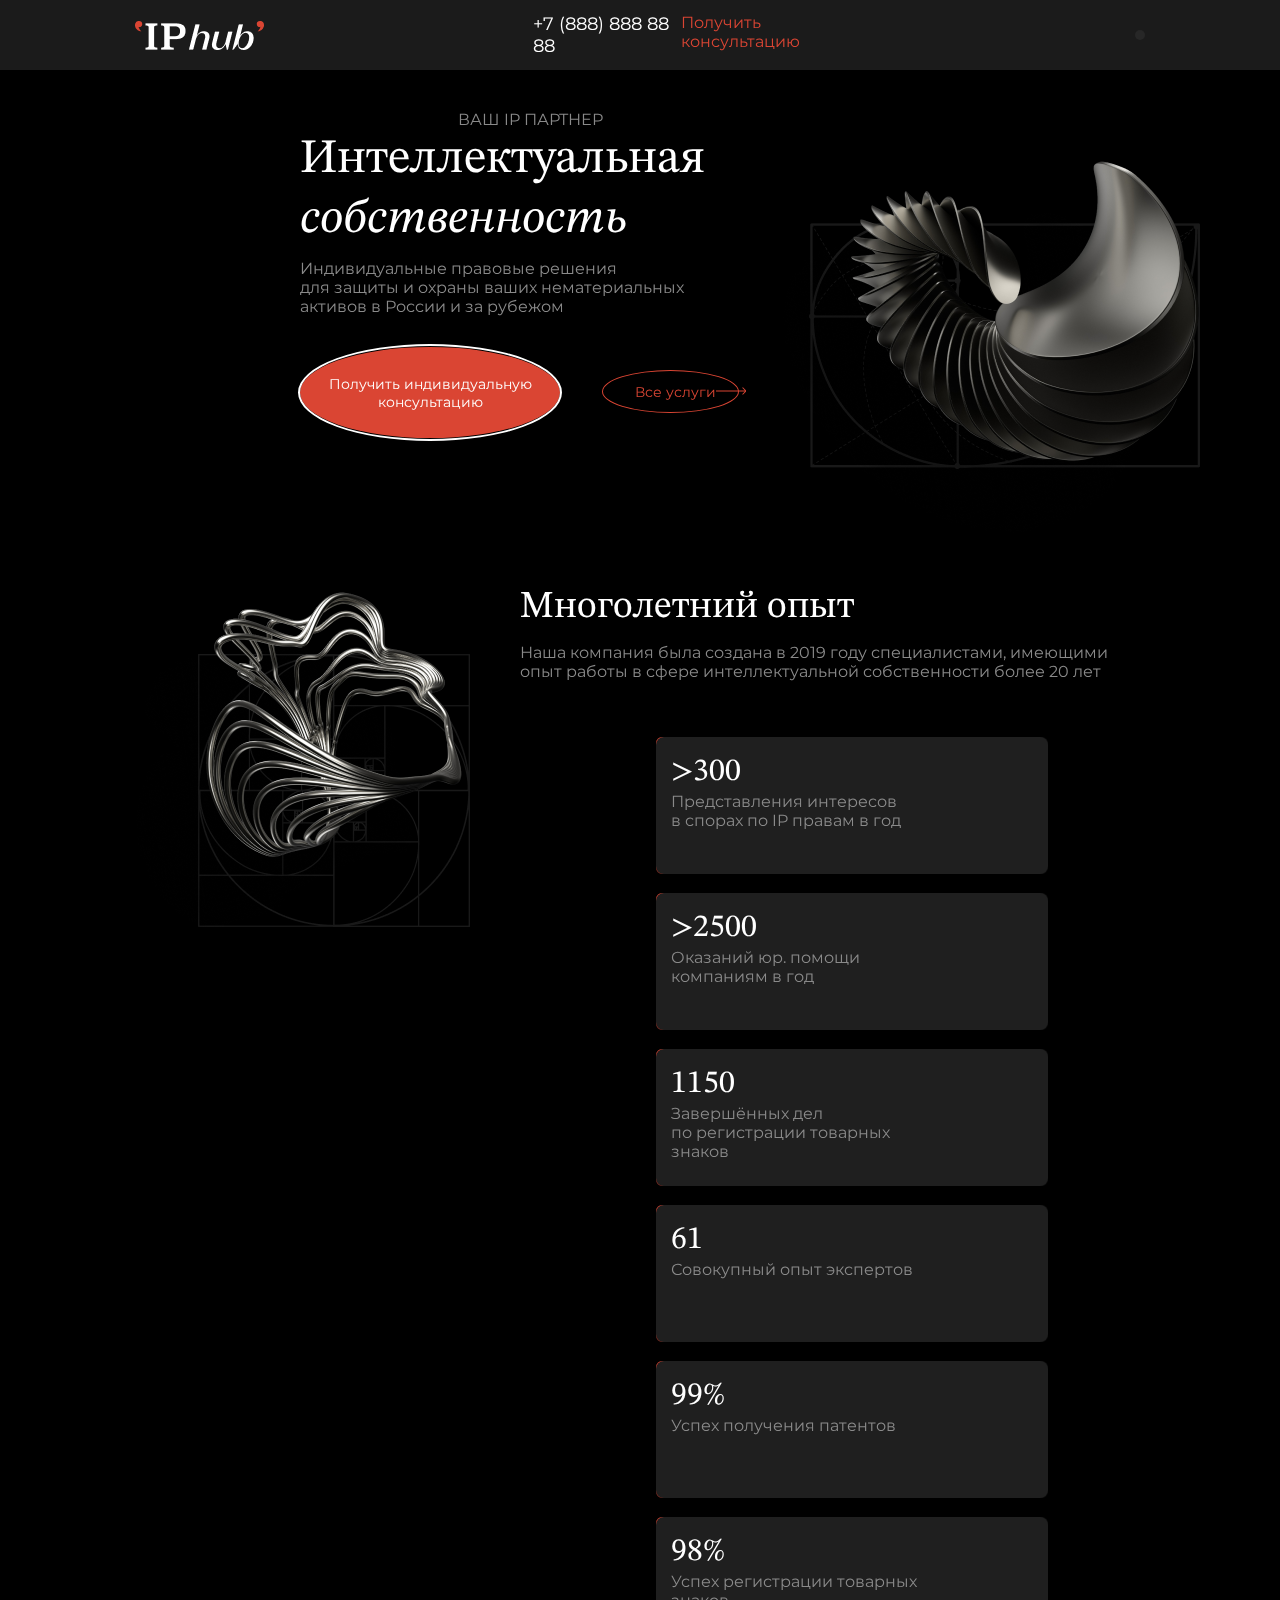
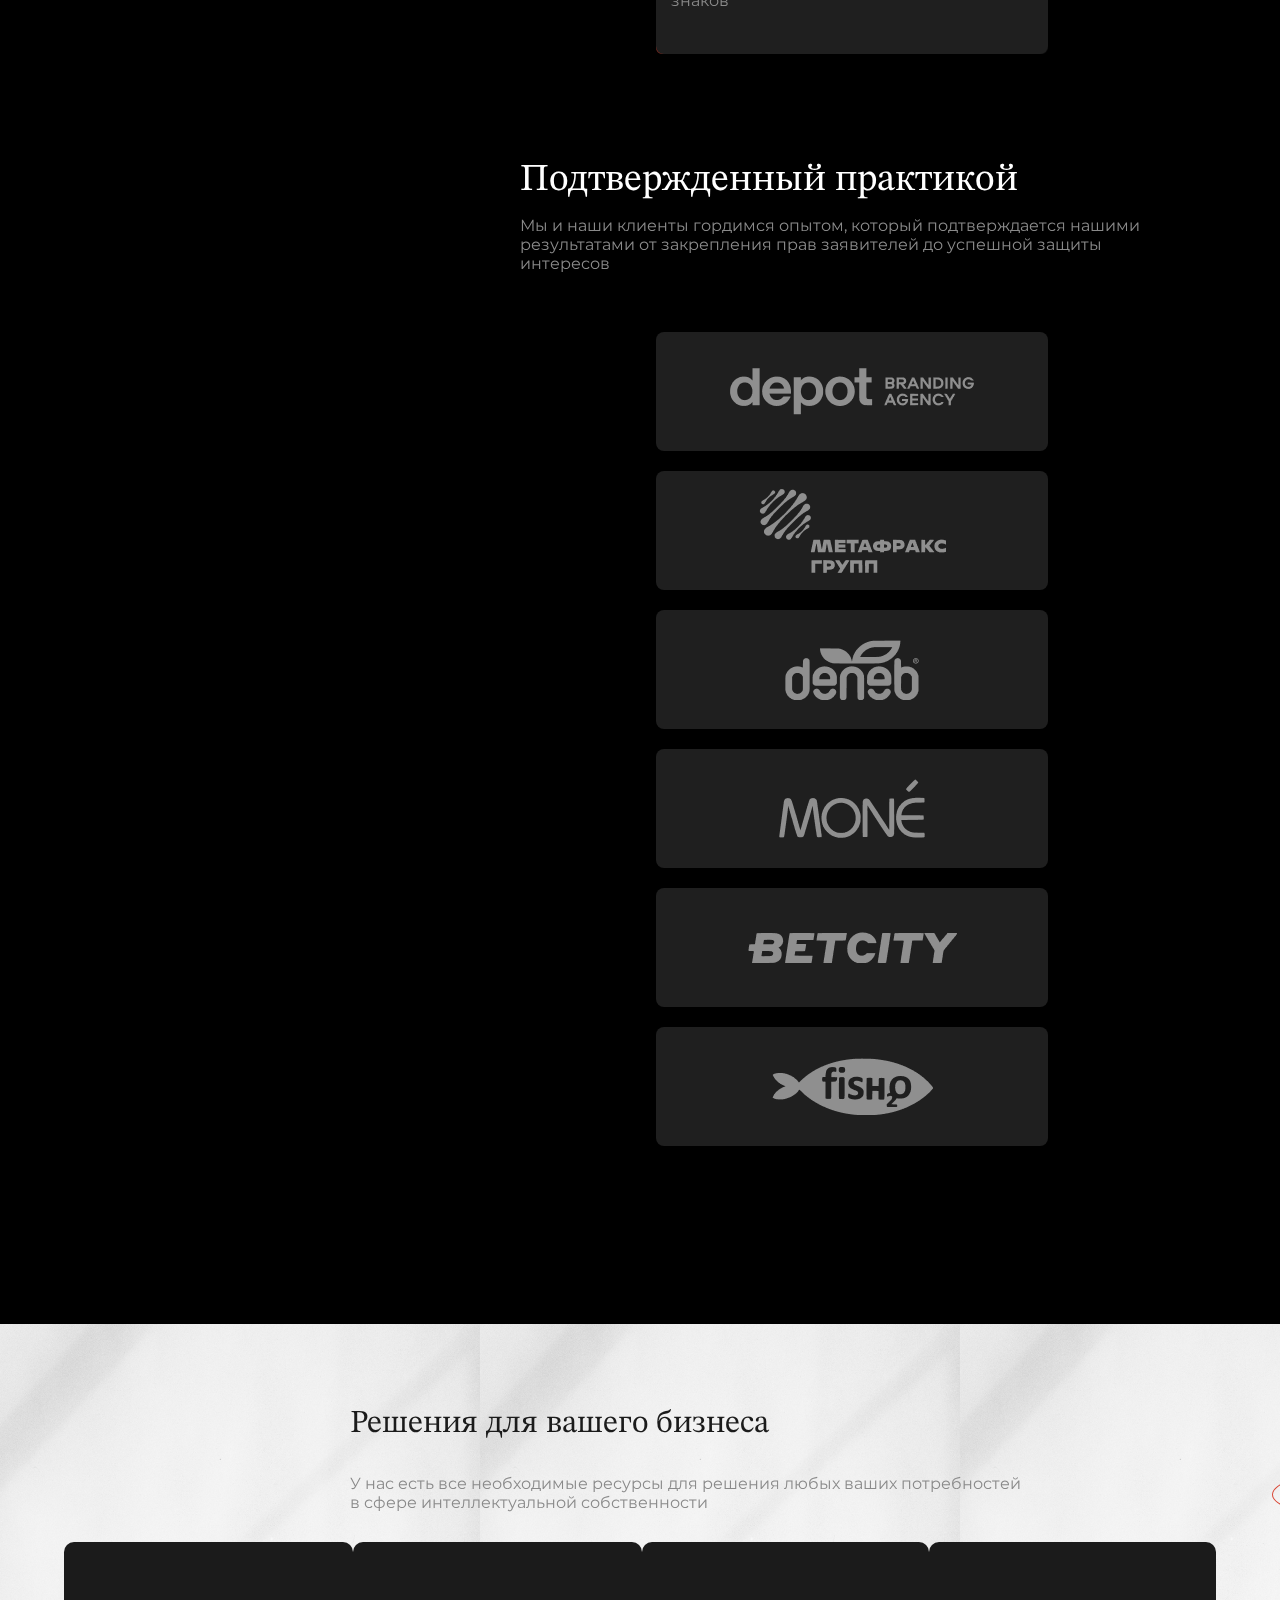
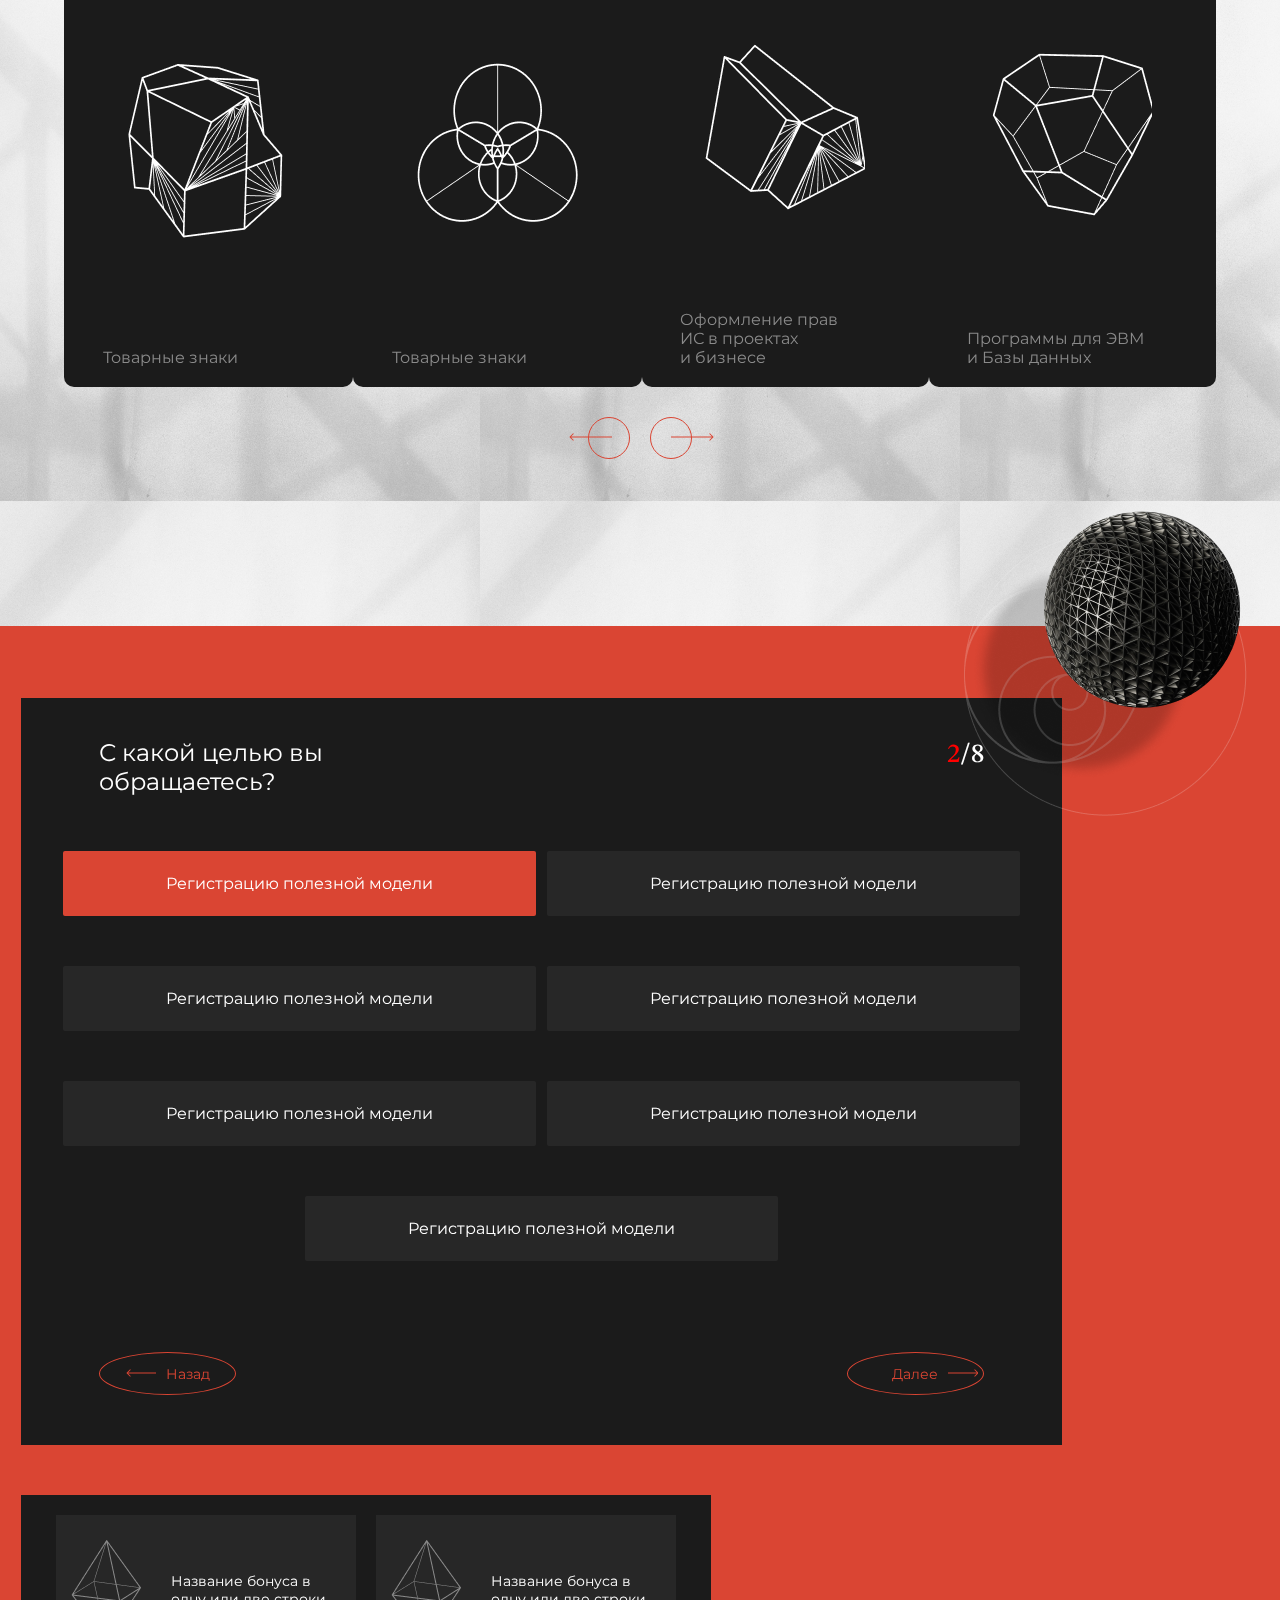
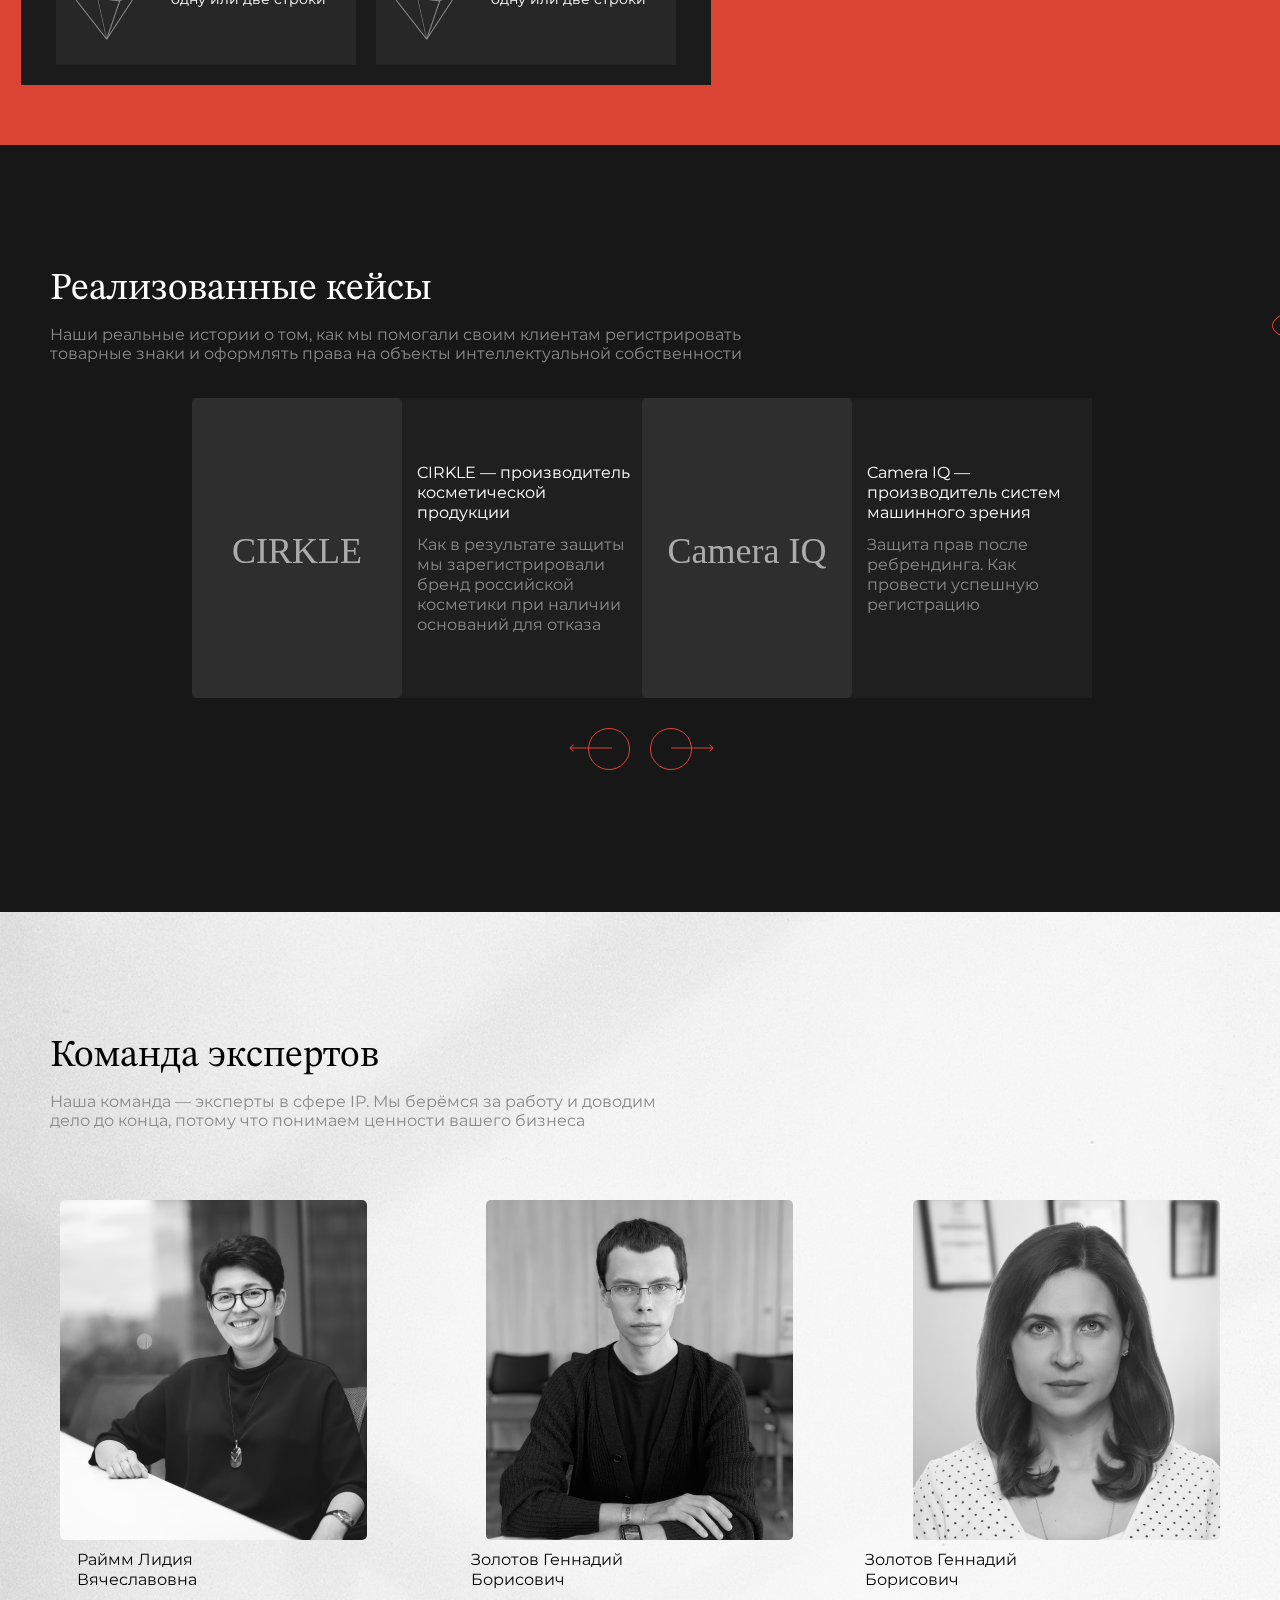
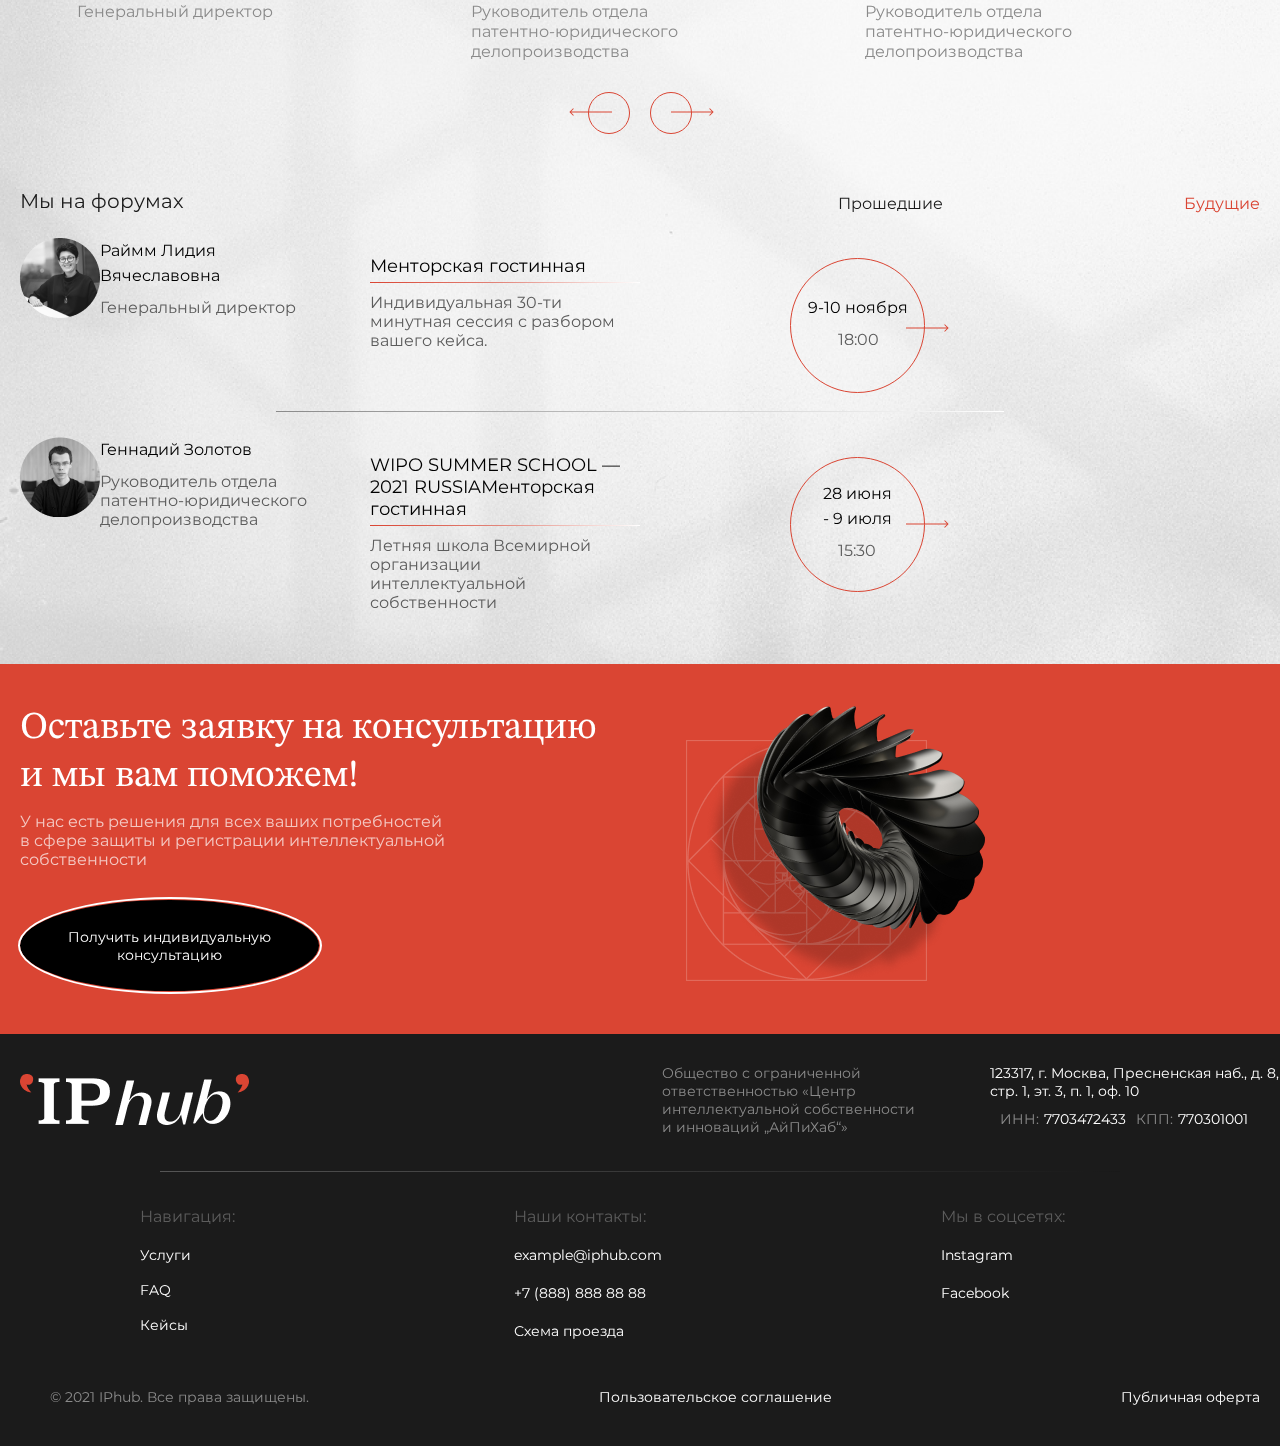
==== commit 4ee79c0d: "." ====
--- a/index.html
+++ b/index.html
@@ -102,7 +102,7 @@
         </div>
         <div class="site-1st-part__image"></div>
     </div>
-    <div class="site-section2__texts">
+    <div class="site-section2__texts ml">
         <p class="site-section2__text1">
             Многолетний опыт
         </p>
@@ -175,7 +175,7 @@
             </div>
         </div>
     </div>
-    <div class="site-section2__texts loc">
+    <div class="site-section2__texts ml mt">
         <p class="site-section2__text1">
             Подтвержденный практикой
         </p>
@@ -184,7 +184,7 @@
             до успешной защиты интересов
         </p>
     </div>
-    <div class="site-section3__cards">
+    <div class="site-section3__cards procent">
         <div class="site-section4__incard">
             <div class="site-section4-img">
             </div>
@@ -231,13 +231,18 @@
             </div>
             <div class="site-2nd-part-section unvisible">
                 <i class="fa-solid fa-arrow-up-right-from-square icon"></i>
-                <div class="site-2nd-part__card-img"></div>
+                <div class="site-2nd-part__card-img img1"></div>
                 <p class="site-2nd-part__text">Товарные знаки</p>
             </div>
             <div class="site-2nd-part-section2">
                 <i class="fa-solid fa-arrow-up-right-from-square icon"></i>
                 <div class="site-2nd-part__card-img img2"></div>
                 <p class="site-2nd-part__text text_right">Оформление прав ИС в проектах и бизнесе</p>
+            </div>
+            <div class="site-2nd-part-section3">
+                <i class="fa-solid fa-arrow-up-right-from-square icon"></i>
+                <div class="site-2nd-part__card-img3"></div>
+                <p class="site-2nd-part__text text_right">Программы для ЭВМ и Базы данных</p>
             </div>
         </div>
         <div class="site-2nd-section__circles">
@@ -322,7 +327,7 @@
         </div>
     </div>
     <div class="site-4th-part">
-        <div class="site-section2__texts margin">
+        <div class="site-section2__texts margin0">
             <p class="site-section2__text1">
                 Реализованные кейсы
             </p>
@@ -331,22 +336,43 @@
                 права на объекты интеллектуальной собственности
             </p>
         </div>
-        <div class="site-4th-part__card1">
-            <div class="site-4th-part__cirkle">
-                <i class="fa-solid fa-arrow-up-right-from-square icon2"></i>
-                <p class="site-4th-part__card1-text">CIRKLE</p>
-            </div>
-            <div class="site-4th-part__texts">
-                <div>
-                    <p class="site-4th-part_text card_text w480">CIRKLE — производитель косметической продукции</p>
-                    <p class="site-section2__text2 site-4th-part_text">Как в результате защиты мы зарегистрировали бренд
-                        российской косметики
-                        при наличии оснований для отказа</p>
-                </div>
-                <div>
-
-                </div>
-            </div>
+        <div class="part4__cards">
+            <div class="site-4th-part__card1">
+                <div class="site-4th-part__cirkle">
+                    <i class="fa-solid fa-arrow-up-right-from-square icon2"></i>
+                    <p class="site-4th-part__card1-text">CIRKLE</p>
+                </div>
+                <div class="site-4th-part__texts">
+                    <div>
+                        <p class="site-4th-part_text card_text ">CIRKLE — производитель косметической продукции</p>
+                        <p class="site-section2__text2 site-4th-part_text">Как в результате защиты мы зарегистрировали
+                            бренд
+                            российской косметики
+                            при наличии оснований для отказа</p>
+                    </div>
+                    <div>
+
+                    </div>
+                </div>
+            </div>
+            <div class="site-4th-part__card2">
+                <div class="site-4th-part__cirkle">
+                    <i class="fa-solid fa-arrow-up-right-from-square icon2"></i>
+                    <p class="site-4th-part__card1-text">Camera IQ</p>
+                </div>
+                <div class="site-4th-part__texts">
+                    <div>
+                        <p class="site-4th-part_text card_text ">Camera IQ — производитель систем машинного зрения
+                        </p>
+                        <p class="site-section2__text2 site-4th-part_text">Защита прав после ребрендинга. Как провести
+                            успешную регистрацию</p>
+                    </div>
+                    <div>
+
+                    </div>
+                </div>
+            </div>
+
         </div>
         <div class="site-2nd-section__circles">
             <div class="site-2nd-section__circle">
@@ -357,17 +383,17 @@
             </div>
         </div>
         <br>
-        <a class="site__arrow-button center">
-            <p class="site__arrow-button-text">
+        <a class="site__arrow-button location top">
+            <p class=" site__arrow-button-text">
                 Все услуги
             </p>
             <div class="arrow-right"></div>
         </a>
     </div>
     <div class="site-5th-part">
-        <div class="site-section2__texts margin">
+        <div class="site-section2__texts margin0">
             <p class="site-section2__text1 black">
-                Многолетний опыт
+                Команда экспертов
             </p>
             <p class="site-section2__text2">
                 Наша команда — эксперты в сфере IP. Мы берёмся за работу и доводим дело до конца, потому что понимаем
@@ -474,12 +500,12 @@
                 собственности
             </p>
             <div class="divs-container">
-                <div class="section__button bgc margin_center">
+                <div class="section__button bgc ">
                     <p class="div--text">
                         Получить индивидуальную консультацию
                     </p>
                 </div>
-                <div class="div--border margin_center"></div>
+                <div class="div--border "></div>
             </div>
         </div>
         <div class="site-6th-part__img"></div>
--- a/style.css
+++ b/style.css
@@ -18,6 +18,1279 @@
 .loc {
     position: relative;
     left: -270px;
+}
+
+.margin0 {
+    margin-left: 50px;
+    padding-top: 120px;
+}
+
+#checkbox {
+    display: none;
+}
+
+.left {
+    padding-left: 33px;
+}
+
+.margin_left {
+    margin-left: 13px;
+}
+
+.input-container {
+    width: 100%;
+    max-width: 100%;
+    height: 100vh;
+    background-color: #444444;
+    margin-top: -70px;
+    display: none;
+    animation-duration: 1s;
+    animation-fill-mode: forwards;
+}
+
+.input-incontainer {
+    max-width: 100%;
+    width: 605px;
+    height: 100vh;
+    background-color: #101010;
+    margin-left: auto;
+}
+
+.input-container__text {
+    padding-left: 33px;
+    padding-top: 33px;
+    font-size: 28px;
+    line-height: 50px;
+    font-family: 'Montserrat', sans-serif;
+    color: #fff;
+    width: 80px;
+}
+
+#checkbox:checked~.input-container {
+    display: block;
+    animation-name: rotator;
+}
+
+@keyframes rotator {
+    from {
+        transform: translateX(360px);
+    }
+
+    to {
+        transform: translateX(0px);
+    }
+}
+
+.site-nav {
+    max-width: 100%;
+    width: 100%;
+    height: 70px;
+    background-color: #1B1B1B;
+    display: flex;
+    align-items: center;
+    justify-content: space-around;
+}
+
+.site-logo {
+    width: 129px;
+    height: 29px;
+    background-image: url(img/logo\ \(2\).png);
+    background-repeat: no-repeat;
+}
+
+.site-bar {
+    color: #fff;
+    font-size: 27px;
+    transform: rotatez(-180deg);
+    z-index: 1000;
+    background-color: #272727;
+    padding: 5px;
+    border-radius: 7px;
+}
+
+.site__links {
+    width: 26%;
+    display: flex;
+    justify-content: space-between;
+}
+
+.tel {
+    text-decoration: none;
+    font-family: 'Montserrat', sans-serif;
+    color: #fff;
+    font-size: 18px;
+}
+
+.nav_link {
+    text-decoration: none;
+    font-family: 'Montserrat', sans-serif;
+    color: #DA4533;
+    font-size: 16px;
+}
+
+.site-1st-part {
+    display: flex;
+    margin-left: 300px;
+}
+
+.site-section-texts {
+    width: 100%;
+    max-width: 100%;
+}
+
+.site-section-text1 {
+    font-family: 'Montserrat', sans-serif;
+    color: #8A8A8A;
+    font-size: 16px;
+    text-align: center;
+    margin-top: 40px;
+}
+
+.site-section-text2 {
+    width: 460px;
+    color: #fff;
+    font-size: 48px;
+    font-family: 'STIX Two Text', serif;
+
+}
+
+.site-section-text3 {
+    font-family: 'Montserrat', sans-serif;
+    color: #8A8A8A;
+    font-size: 16px;
+    margin: 0 auto;
+    margin-top: 10px;
+    margin-left: 0;
+    width: 400px;
+}
+
+.site-buttons {
+    display: flex;
+    align-items: center;
+    max-width: 100%;
+}
+
+.site-1st-part__image {
+    width: 463px;
+    height: 463px;
+    max-width: 100%;
+    background-image: url(img/image_0\ \(2\).png);
+    background-repeat: no-repeat;
+    /* margin-left: -300px; */
+    margin-top: 50px;
+    /* margin-right: 1px; */
+}
+
+.divs-container {
+    max-width: 100%;
+    margin-top: 31px;
+}
+
+.section__button {
+    display: flex;
+    align-items: center;
+    justify-content: center;
+    max-width: 299px;
+    width: 100%;
+    height: 91px;
+    border-radius: 50%;
+    background-color: #DA4533;
+}
+
+.div--text {
+    font-size: 14px;
+    font-family: 'Montserrat', sans-serif;
+    color: #fff;
+    text-align: center;
+    width: 260px;
+
+}
+
+.div--border {
+    margin-top: -94px;
+    max-width: 300px;
+    width: 100%;
+    height: 93px;
+    border-radius: 50%;
+    background-color: transparent;
+    transition: all 0.6s;
+    margin-left: -2px;
+    border: 2px solid #fff;
+}
+
+.div--border:hover {
+    transform: rotateZ(-6deg);
+}
+
+.site__arrow-button {
+    width: 135px;
+    height: 41px;
+    background-color: transparent;
+    border: 1px solid #DA4533;
+    border-radius: 50%;
+    display: flex;
+    justify-content: center;
+    align-items: center;
+    margin-top: 26px;
+    text-decoration: none;
+    margin-left: 42px;
+    position: relative;
+}
+
+.location {
+    position: relative;
+    top: -630px;
+    left: 1230px;
+}
+
+.loc {
+    left: 350px;
+}
+
+.site__arrow-button-text {
+    font-size: 14px;
+    color: #DA4533;
+    font-family: 'Montserrat', sans-serif;
+    /* margin-right: 10px; */
+}
+
+.site-arrow__container {
+    display: flex;
+    margin-top: 15px;
+}
+
+.arrow-right {
+    width: 30px;
+    height: 10px;
+    background-image: url('img/Arrow\ .png');
+    transition: all 1s;
+    background-repeat: no-repeat;
+    margin-right: -40px;
+    transform: translateX(0px)
+}
+
+.site__arrow-button:hover>.arrow-right {
+    transform: translateX(10px)
+}
+
+.site-1st-part__img2 {
+    width: 385px;
+    height: 385px;
+    background-image: url(img/image_2.png);
+    position: absolute;
+    left: 100px;
+    top: 580px;
+}
+
+.mt {
+    margin-top: 100px;
+}
+
+.site-section2__texts {
+    width: 640px;
+    max-width: 100%;
+}
+
+.site-section2__text1 {
+    font-size: 38px;
+    color: #fff;
+    font-family: 'STIX Two Text', serif;
+}
+
+.site-section2__text2 {
+    font-size: 16px;
+    color: #8A8A8A;
+    width: 630px;
+    font-family: 'Montserrat', sans-serif;
+    margin-top: 12px;
+
+}
+
+.ml {
+    margin-left: 520px;
+}
+
+.w480 {
+    width: 480px;
+}
+
+.procent {
+    width: 43%;
+}
+
+.site-section3__cards {
+    width: 55%;
+    max-width: 100%;
+    display: flex;
+    flex-wrap: wrap;
+    justify-content: space-around;
+    margin-right: 60px;
+    margin-left: 500px;
+}
+
+.site-section3__card {
+    margin-top: 15px;
+    width: 392px;
+    height: 137px;
+    border: 2px solid;
+    background: linear-gradient(118.25deg, #DA4533 0%, rgba(218, 69, 51, 0) 33.76%),
+        linear-gradient(0deg, rgba(255, 255, 255, 0.05), rgba(255, 255, 255, 0.05));
+    border-radius: 8px;
+}
+
+.site-section3__card2 {
+    margin-top: 15px;
+    width: 392px;
+    height: 137px;
+    border: 2px solid;
+    background: linear-gradient(118.25deg, #DA4533 0%, rgba(218, 69, 51, 0) 33.76%),
+        linear-gradient(0deg, rgba(255, 255, 255, 0.05), rgba(255, 255, 255, 0.05));
+    border-radius: 8px;
+}
+
+.site-section3__incard {
+    width: 392px;
+    height: 137px;
+    border-radius: 8px;
+    background-color: #1F1F1F;
+    display: block;
+    align-items: center;
+    justify-content: space-around;
+    box-sizing: border-box;
+    padding: 15px;
+}
+
+.site-section3__incard2 {
+    width: 392px;
+    height: 137px;
+    border-radius: 8px;
+    background-color: #1F1F1F;
+    display: block;
+    align-items: center;
+    justify-content: space-around;
+    box-sizing: border-box;
+    padding: 15px;
+}
+
+.site-section3__incard-text1 {
+    color: #fff;
+    font-size: 32px;
+    font-family: 'STIX Two Text', serif;
+}
+
+.site-section3__incard-text2 {
+    font-size: 16px;
+    width: 267px;
+    font-family: 'Montserrat', sans-serif;
+    color: #8A8A8A;
+}
+
+.site-section3__cards {
+    margin-top: 39px;
+}
+
+.site-section4__incard {
+    margin-top: 20px;
+    width: 392px;
+    height: 119px;
+    border-radius: 8px;
+    background-color: #1F1F1F;
+    display: flex;
+    align-items: center;
+    justify-content: space-around;
+}
+
+.site-section4-img {
+    width: 244px;
+    height: 47px;
+    background-image: url(img/sec3-card1.png);
+    background-repeat: no-repeat;
+    opacity: 0.5;
+}
+
+.site-section4-img1 {
+    width: 187px;
+    height: 84px;
+    background-image: url(img/sec3-card2.png);
+    background-repeat: no-repeat;
+    opacity: 0.5;
+}
+
+.site-section4-img2 {
+    width: 134px;
+    height: 60px;
+    background-image: url(img/sec3-card3.png);
+    background-repeat: no-repeat;
+    opacity: 0.5;
+}
+
+.site-section4-img3 {
+    width: 146px;
+    height: 59px;
+    background-image: url(img/sec3-card4.png);
+    background-repeat: no-repeat;
+    opacity: 0.5;
+}
+
+.site-section4-img4 {
+    width: 209px;
+    height: 31px;
+    background-image: url(img/sec3-card5.png);
+    background-repeat: no-repeat;
+    opacity: 0.5;
+}
+
+.site-section4-img5 {
+    width: 161px;
+    height: 57px;
+    background-image: url(img/sec3-card6.png);
+    background-repeat: no-repeat;
+    opacity: 0.5;
+}
+
+.site-2nd-part {
+    margin-top: 160px;
+    width: 100%;
+    max-width: 100%;
+    height: 777px;
+    background-image: url(img/backgroud_grey.png);
+    position: relative;
+    padding-bottom: 125px;
+}
+
+.site-2nd-section__text1 {
+    font-size: 32px;
+    color: #1b1b1b;
+    font-family: 'STIX Two Text', serif;
+    padding-top: 80px;
+}
+
+.site-2nd-part__main-section {
+    display: flex;
+    justify-content: space-between;
+    width: 90%;
+    max-width: 100%;
+    margin-right: 0;
+    margin: 0 auto;
+
+}
+
+.site-2nd-part-section {
+    margin: 0;
+    padding: 10px;
+    width: 289px;
+    height: 425px;
+    background-color: #1b1b1b;
+    border-radius: 10px;
+    display: flex;
+    flex-direction: column;
+    align-items: center;
+    justify-content: space-between;
+    margin-top: 30px;
+}
+
+.site-2nd-part-section2 {
+    padding: 10px;
+    width: 287px;
+    height: 425px;
+    background-color: #1b1b1b;
+    border-radius: 10px;
+    display: flex;
+    flex-direction: column;
+    align-items: center;
+    justify-content: space-between;
+    margin-top: 30px;
+}
+
+.site-2nd-part-section3 {
+    padding: 10px;
+    width: 287px;
+    height: 425px;
+    background-color: #1b1b1b;
+    border-radius: 10px;
+    display: flex;
+    flex-direction: column;
+    align-items: center;
+    justify-content: space-between;
+    margin-top: 30px;
+}
+
+.site-2nd-part__card-img3 {
+    width: 160px;
+    height: 175px;
+    background-image: url(img/Vector\ \(3\).png);
+    background-repeat: no-repeat;
+}
+
+.icon {
+    color: #8A8A8A;
+    font-size: 40px;
+    display: flex;
+    margin-left: 250px;
+}
+
+.location1 {
+    position: relative;
+    /* top: -510px; */
+    left: -270px;
+}
+
+.site-2nd-part__card-img {
+    width: 160px;
+    height: 175px;
+    background-image: url(img/Vectorr.png);
+    background-repeat: no-repeat;
+}
+
+.img1 {
+    background-image: url(img/Vector_3.png);
+    width: 161px;
+}
+
+.img2 {
+    background-image: url(img/Vector_1.png);
+}
+
+.site-2nd-part__text {
+    width: 200px;
+    font-size: 16px;
+    color: #8A8A8A;
+    font-family: 'Montserrat', sans-serif;
+    margin-right: 10px;
+    padding-bottom: 10px;
+}
+
+.site-2nd-section__circles {
+    display: flex;
+    justify-content: center;
+    margin-top: 30px;
+}
+
+.site-2nd-section__circle {
+    width: 40px;
+    height: 40px;
+    background-color: transparent;
+    border: 1px solid #DA4533;
+    border-radius: 50%;
+    margin-left: 10px;
+    margin-right: 10px;
+}
+
+.site-2nd-section__arrow {
+    width: 43px;
+    height: 8px;
+    margin-top: 15px;
+    margin-left: -20px;
+    background-image: url(img/Arrow\ 9\ \(1\).png);
+    transition: all 1s;
+}
+
+.site-2nd-section__arrow2 {
+    width: 43px;
+    height: 8px;
+    margin-top: 15px;
+    margin-left: 20px;
+    background-image: url(img/Arrow\ 9\ \(2\).png);
+    transition: all 1s;
+}
+
+.site-2nd-section__arrow:hover {
+    transform: translateX(-10px);
+    transition: all 1s;
+}
+
+.site-2nd-section__arrow2:hover {
+    transform: translateX(10px);
+    transition: all 1s;
+}
+
+.site-2nd-section__oval {
+    width: 135px;
+    height: 41px;
+    background-color: transparent;
+    border: 1px solid #DA4533;
+    border-radius: 50%;
+    margin-bottom: 50px;
+}
+
+.site-2nd-section__image-cirle {
+    width: 329px;
+    height: 335px;
+    background-image: url(img/image_3\ \(3\).png);
+    background-repeat: no-repeat;
+    position: absolute;
+    right: 10px;
+    /* top: -10px; */
+    bottom: -190px;
+}
+
+.mt {}
+
+.site-3rd-part {
+    width: 100%;
+    max-width: 100%;
+    height: auto;
+    background-color: #DA4533;
+    padding-bottom: 60px;
+}
+
+.site-3rd-part-card1 {
+    width: 1041px;
+    height: auto;
+    margin-left: 21px;
+    background-color: #1b1b1b;
+    padding-bottom: 50px;
+}
+
+.site-3rd-part-card1__main-section {
+    width: 85%;
+    display: flex;
+    justify-content: space-between;
+    padding-top: 40px;
+    margin: 0 auto;
+}
+
+.site-3rd-part__text {
+    width: 330px;
+    font-size: 24px;
+    color: #fff;
+    font-family: 'Montserrat', sans-serif;
+}
+
+.site-3rd-part__text2 {
+    font-size: 27px;
+    font-weight: 500;
+    color: #fff;
+    font-family: 'STIX Two Text', serif;
+}
+
+.site-3rd-part__text1 {
+    font-size: 27px;
+    font-weight: 500;
+    color: red;
+    font-family: 'STIX Two Text', serif;
+}
+
+.site-3rd-part-cards {
+    width: 93%;
+    height: 460px;
+    display: flex;
+    justify-content: space-around;
+    align-items: center;
+    flex-wrap: wrap;
+    padding-top: 30px;
+    margin: 0 auto;
+}
+
+.site-3rd-part-card1__card1 {
+    width: 473px;
+    height: 65px;
+    background-color: #272727;
+    border-radius: 2px;
+    display: flex;
+    justify-content: center;
+    align-items: center;
+}
+
+.site-3rd-part-card1__card1-text {
+    font-size: 16px;
+    font-family: 'Montserrat', sans-serif;
+    color: #fff;
+}
+
+.site-3rd-part-card1__button {
+    width: 135px;
+    height: 41px;
+    background-color: transparent;
+    border: 1px solid #DA4533;
+    border-radius: 50%;
+    display: flex;
+    justify-content: center;
+    align-items: center;
+    margin-top: 26px;
+    text-decoration: none;
+}
+
+.site-3rd-part-card1__text {
+    font-size: 14px;
+    color: #DA4533;
+    font-family: 'Montserrat', sans-serif;
+}
+
+.arrow-left {
+    width: 30px;
+    height: 10px;
+    background-image: url('img/Arrow1.png');
+    transition: all 1s;
+    background-repeat: no-repeat;
+    transform: translateX(0px);
+    margin-right: 10px;
+}
+
+.site-3rd-part-card1__button:hover>.arrow-left {
+    transform: translateX(-10px)
+}
+
+.right {
+    margin-left: 10px;
+}
+
+.site-3rd-part-card2__cards {
+    width: 650px;
+    height: auto;
+    background-color: #1b1b1b;
+    margin-left: 21px;
+    display: flex;
+    /* flex-direction: column; */
+    align-items: center;
+    justify-content: space-around;
+    max-width: 100%;
+    margin-top: 50px;
+    padding: 20px;
+}
+
+.site-3rd-part-card2__card {
+    width: 300px;
+    height: 150px;
+    background-color: #272727;
+    display: flex;
+    align-items: center;
+    justify-content: space-around;
+}
+
+.site-3rd-part-card2__img {
+    background-image: url(img/Vector\ \(1\).png);
+    background-repeat: no-repeat;
+    width: 70px;
+    height: 100px;
+}
+
+.site-3rd-part-card2__card-text {
+    font-size: 14px;
+    width: 170px;
+    color: #fff;
+    font-family: 'Montserrat', sans-serif;
+}
+
+.site-4th-part {
+    width: 100%;
+    max-width: 100%;
+    background-color: #171717;
+    padding-bottom: 55px;
+}
+
+.black {
+    color: #000;
+}
+
+.top {
+    top: -510px;
+}
+
+.w480 {
+    width: 700px;
+}
+
+.margin {
+    margin-top: 0;
+    padding-top: 60px;
+}
+
+.part4__cards {
+    display: flex;
+    width: 70%;
+    justify-content: space-around;
+    margin: 0 auto;
+}
+
+.site-4th-part__card1 {
+    width: 470px;
+    height: 300px;
+    background-color: #1f1f1f;
+    margin: 0 auto;
+    margin-top: 35px;
+    display: flex;
+}
+
+.site-4th-part__card2 {
+    width: 470px;
+    height: 300px;
+    background-color: #1f1f1f;
+    margin: 0 auto;
+    margin-top: 35px;
+    display: flex;
+}
+
+.site-4th-part__cirkle {
+    width: 210px;
+    height: 100%;
+    display: flex;
+    flex-direction: column;
+    align-items: center;
+    background-color: #2e2e2e;
+    border-radius: 5px;
+}
+
+.site-4th-part__texts {
+    width: 100%;
+    max-width: 100%;
+    margin-top: 30px;
+    display: flex;
+    justify-content: space-between;
+}
+
+.divv {
+    margin-top: 10px;
+    width: 90%;
+    display: flex;
+    justify-content: space-around;
+    margin-left: 0px;
+}
+
+.div2 {
+    margin-left: 30px;
+}
+
+.site-4th-part__card1-text {
+    margin: auto 0;
+    font-size: 36px;
+    color: #fff;
+    opacity: 0.6;
+    font-weight: 500;
+}
+
+.icon2 {
+    padding-top: 5px;
+    padding-right: 0px;
+    color: #8A8A8A;
+    font-size: 30px;
+    display: flex;
+    margin-left: 690px;
+}
+
+.card_text {
+    font-size: 18px;
+    color: #fff;
+    padding-left: 15px;
+    padding-top: 35px;
+    line-height: 25.1px;
+    width: 400px;
+}
+
+.site-4th-part_text {
+    padding-left: 15px;
+    width: 404px;
+    font-family: 'Montserrat', sans-serif;
+    line-height: 20px;
+    font-size: 16px;
+    width: 225px;
+}
+
+.site-5th-part {
+    width: 100%;
+    height: auto;
+    max-width: 100%;
+    background-image: url(img/background_team\ \(4\).png);
+    background-repeat: no-repeat;
+    padding-bottom: 52px;
+}
+
+.site-5th-part__card {
+    padding-left: 20px;
+    display: flex;
+    padding-top: 25px;
+}
+
+.site-5th-part__img {
+    width: 100%;
+    margin-top: 35px;
+    display: flex;
+    justify-content: space-around;
+}
+
+.site-5th-part__img1 {
+    width: 307px;
+    height: 340px;
+    border-radius: 5px;
+    background-repeat: no-repeat;
+    mix-blend-mode: luminosity;
+    background-image: url(img/kenai.png);
+    margin: 0 auto;
+    margin-top: 35px;
+    display: flex;
+}
+
+.site-5th-part__img2 {
+    width: 307px;
+    height: 340px;
+    border-radius: 5px;
+    background-repeat: no-repeat;
+    mix-blend-mode: luminosity;
+    background-image: url(img/oka.png);
+    margin: 0 auto;
+    margin-top: 35px;
+    display: flex;
+}
+
+.site-5th-part__img3 {
+    width: 307px;
+    height: 340px;
+    border-radius: 5px;
+    background-repeat: no-repeat;
+    mix-blend-mode: luminosity;
+    background-image: url(img/kenayi-1.png);
+    margin: 0 auto;
+    margin-top: 35px;
+    display: flex;
+}
+
+.site-5th-part__texts {
+    display: flex;
+    padding-top: 40px;
+    width: 100%;
+    max-width: 100%;
+    justify-content: space-between;
+    padding-left: 20px;
+    padding-right: 20px;
+}
+
+.site-5th-part__text {
+    font-size: 20px;
+    font-family: 'Montserrat', sans-serif;
+    color: #1b1b1b;
+    padding-top: 15px;
+}
+
+.site-5th-part__intexts {
+    display: flex;
+    width: 33%;
+    justify-content: space-between;
+    padding-top: 20px;
+    margin-right: 40px;
+}
+
+.site-5th-part__text1 {
+    font-size: 16px;
+    font-family: 'Montserrat', sans-serif;
+    color: #1b1b1b;
+}
+
+.card-incards {
+    display: flex;
+    width: 400px;
+}
+
+.card-incard {
+    display: flex;
+    width: 350px;
+}
+
+.card-incard__img {
+    width: 100px;
+    height: 100px;
+    background-image: url(img/Ellipse\ 7-1.png);
+    background-repeat: no-repeat;
+    mix-blend-mode: luminosity;
+}
+
+.card-incard__texts {}
+
+.card-incard__text1 {
+    font-size: 16px;
+    font-family: 'Montserrat', sans-serif;
+    /* width: 225px; */
+    line-height: 25px;
+    width: 200px;
+}
+
+.card-incard__text2 {
+    font-size: 16px;
+    font-family: 'Montserrat', sans-serif;
+    color: #5C5C5C;
+    padding-top: 10px;
+    width: 270px;
+}
+
+.text_left {
+    width: 100px;
+    margin-left: 60px;
+}
+
+.card-incard__text3 {
+    font-size: 16px;
+    font-family: 'Montserrat', sans-serif;
+    line-height: 25px;
+}
+
+.card-incard__text4 {
+    font-size: 16px;
+    font-family: 'Montserrat', sans-serif;
+    line-height: 25px;
+    width: 70px;
+}
+
+.card-incard2 {
+    margin-top: 17px;
+    width: 270px;
+}
+
+.card-incard2__text {
+    font-size: 18px;
+    font-family: 'Montserrat', sans-serif;
+    padding-bottom: 5px;
+}
+
+.card-incard2__hr {
+    max-width: 100%;
+    width: 270px;
+    height: 1px;
+    background: rgb(218, 69, 51);
+    background: linear-gradient(90deg, rgba(218, 69, 51, 1) 0%, rgba(226, 133, 122, 1) 48%, rgba(255, 255, 255, 1) 100%);
+}
+
+.card-incard3 {
+    margin-top: 20px;
+    width: 133px;
+    height: 133px;
+    background-color: transparent;
+    border: 1px solid #DA4533;
+    border-radius: 50%;
+    transition: all 1s;
+    display: flex;
+    flex-direction: column;
+    justify-content: center;
+    align-items: center;
+    margin-left: 150px;
+}
+
+.card-incard3__arrow {
+    width: 43px;
+    height: 8px;
+    background-image: url(img/Arrow\ 9\ \(2\).png);
+    transition: all 1s;
+    position: relative;
+    left: 70px;
+    top: -25px;
+}
+
+.position {
+    top: -40px;
+}
+
+.card-incard3:hover>.card-incard3__arrow {
+    transform: translateX(10px);
+}
+
+.site-5th-part__hr {
+    width: 728px;
+    height: 1px;
+    margin: 0 auto;
+    background: rgb(138, 138, 138);
+    background: linear-gradient(90deg, rgba(138, 138, 138, 1) 0%, rgba(255, 255, 255, 1) 100%);
+}
+
+.card-incard__img2 {
+    width: 80px;
+    height: 80px;
+    background-image: url(img/Ellipse\ 7.png);
+    background-repeat: no-repeat;
+    mix-blend-mode: luminosity;
+}
+
+.text_width {
+    width: 225px;
+}
+
+.site-6th-part {
+    width: 100%;
+    max-width: 100%;
+    height: auto;
+    background-color: #DA4533;
+    padding-bottom: 40px;
+    display: flex;
+}
+
+.site-6th-inpart {
+    display: flex;
+    flex-direction: column;
+    margin-left: 20px;
+}
+
+.site-6th-part__img {
+    width: 327px;
+    height: 304px;
+    background-image: url(img/Group\ 248\ \(1\).png);
+    margin: auto 0;
+}
+
+.site-6th-part__text1 {
+    font-size: 38px;
+    width: 640px;
+    color: #fff;
+    font-family: 'STIX Two Text', serif;
+    margin: 0 auto;
+    padding-top: 40px;
+}
+
+.site-6th-part__text2 {
+    font-size: 16px;
+    width: 440px;
+    color: #fff;
+    font-family: 'Montserrat', sans-serif;
+    margin: 0 auto;
+    padding-top: 12px;
+    opacity: 0.7;
+    margin-left: 0;
+}
+
+.bgc {
+    background-color: #000;
+}
+
+.margin_center {
+    margin-left: auto;
+    margin-right: auto;
+}
+
+footer {
+    width: 100%;
+    max-width: 100%;
+    background-color: #1b1b1b;
+}
+
+.footer-part1 {
+    display: flex;
+    justify-content: space-between;
+}
+
+.footer-part1__img {
+    width: 229px;
+    height: 51px;
+    background-image: url(img/logo\ \(3\).png);
+    background-repeat: no-repeat;
+    margin-top: 40px;
+    margin-left: 20px;
+    z-index: 10;
+}
+
+.footer-part1__container {
+    padding-top: 30px;
+    /* padding-left: 20px; */
+    display: flex;
+    margin-bottom: 35px;
+    margin-left: 10px;
+}
+
+.footer_text {
+    font-size: 14px;
+    font-family: 'Montserrat', sans-serif;
+    color: #8a8a8a;
+    width: 328px;
+    text-decoration: none;
+}
+
+.f_part1_hrefs {
+    display: block;
+    margin-right: 0;
+    width: 290px;
+}
+
+.f_part1_inhrefs {
+    display: flex;
+}
+
+.footer_text1 {
+    font-size: 14px;
+    font-family: 'Montserrat', sans-serif;
+    color: #8a8a8a;
+    width: 2px;
+    text-decoration: none;
+    margin-top: 20px;
+}
+
+.white {
+    width: 2px;
+    margin-top: 15px;
+    color: #fff;
+}
+
+.block {
+    display: block;
+}
+
+.footer_intexts {
+    display: flex;
+    padding-top: 10px;
+    padding-left: 10px;
+}
+
+.intext {
+    color: #8a8a8a;
+    font-size: 14px;
+    font-family: 'Montserrat', sans-serif;
+}
+
+.intext2 {
+    color: #fff;
+    font-size: 14px;
+    font-family: 'Montserrat', sans-serif;
+    padding-left: 5px;
+}
+
+.footer_hr {
+    width: 960px;
+    height: 1px;
+    background: rgb(85, 85, 85);
+    background: linear-gradient(90deg, rgba(85, 85, 85, 1) 0%, rgba(25, 25, 25, 1) 100%);
+}
+
+.footer-part2 {
+    display: flex;
+    flex-wrap: wrap;
+    justify-content: space-around;
+    margin-top: 35px;
+}
+
+.footer-part2__text1 {
+    font-size: 16px;
+    color: #5c5c5c;
+    font-family: 'Montserrat', sans-serif;
+}
+
+.footer-part2__text2 {
+    padding-top: 12px;
+    font-size: 14px;
+    color: #fff;
+    line-height: 35px;
+    font-family: 'Montserrat', sans-serif;
+    width: 50px;
+}
+
+.footer-part2__link {
+    padding-top: 20px;
+    font-size: 14px;
+    color: #fff;
+    font-family: 'Montserrat', sans-serif;
+    text-decoration: none;
+    display: block;
+}
+
+.footer-part2__part3-links {
+    width: 200px;
+}
+
+.footer-part3 {
+    padding-right: 20px;
+    display: flex;
+    justify-content: space-between;
+    flex-direction: row-reverse;
+    margin-left: 50px;
+    padding-top: 35px;
+    padding-bottom: 40px;
+}
+
+.padding {
+    padding-top: 10px;
 }
 
 @media(max-width: 1000px) {
@@ -236,7 +1509,7 @@
 
     .location {
         position: relative;
-        top: -620px;
+        top: -630px;
         left: 730px;
     }
 
@@ -279,8 +1552,6 @@
         margin-right: 60px;
         width: 640px;
         max-width: 100%;
-        margin-top: 55px;
-        margin-left: auto;
     }
 
     .site-section2__text1 {
@@ -455,9 +1726,12 @@
 
     .site-2nd-part__main-section {
         display: flex;
-        justify-content: space-around;
+        justify-content: space-between;
         width: 95%;
         max-width: 100%;
+        margin-right: 0;
+        margin: 0 auto;
+
     }
 
     .site-2nd-part-section {
@@ -493,18 +1767,29 @@
         color: #8A8A8A;
         font-size: 40px;
         display: flex;
-        margin-left: 170px;
+        margin-left: 250px;
+    }
+
+    .location1 {
+        position: relative;
+        /* top: -510px; */
+        left: -270px;
     }
 
     .site-2nd-part__card-img {
-        width: 129px;
-        height: 145px;
-        background-image: url(img/Vector.png);
-        background-repeat: no-repeat;
+        width: 160px;
+        height: 175px;
+        background-image: url(img/Vectorr.png);
+        background-repeat: no-repeat;
+    }
+
+    .img1 {
+        background-image: url(img/Vector_3.png);
+        width: 161px;
     }
 
     .img2 {
-        background-image: url(img/Vector.png);
+        background-image: url(img/Vector_1.png);
     }
 
     .site-2nd-part__text {
@@ -735,22 +2020,43 @@
         color: #000;
     }
 
+    .top {
+        top: -510px;
+    }
+
+    .w480 {
+        width: 700px;
+    }
+
     .margin {
         margin-top: 0;
         padding-top: 60px;
     }
 
+    .part4__cards {
+        display: flex;
+    }
+
     .site-4th-part__card1 {
-        width: 720px;
-        height: 320px;
+        width: 470px;
+        height: 300px;
         background-color: #1f1f1f;
         margin: 0 auto;
         margin-top: 35px;
         display: flex;
     }
 
+    .site-4th-part__card2 {
+        width: 470px;
+        height: 300px;
+        background-color: #1f1f1f;
+        margin: 0 auto;
+        margin-top: 35px;
+        display: flex;
+    }
+
     .site-4th-part__cirkle {
-        width: 354px;
+        width: 210px;
         height: 100%;
         display: flex;
         flex-direction: column;
@@ -769,9 +2075,10 @@
 
     .divv {
         margin-top: 10px;
-        width: 98%;
+        width: 90%;
         display: flex;
         justify-content: space-around;
+        margin-left: 0px;
     }
 
     .div2 {
@@ -792,7 +2099,7 @@
         color: #8A8A8A;
         font-size: 30px;
         display: flex;
-        margin-left: 1040px;
+        margin-left: 690px;
     }
 
     .card_text {
@@ -810,14 +2117,14 @@
         font-family: 'Montserrat', sans-serif;
         line-height: 20px;
         font-size: 16px;
-        width: 200px;
+        width: 225px;
     }
 
     .site-5th-part {
-        width: 768px;
+        width: 100%;
         height: auto;
         max-width: 100%;
-        background-image: url(img/background_team\ \(2\).png);
+        background-image: url(img/background_team\ \(3\).png);
         background-repeat: no-repeat;
         padding-bottom: 52px;
     }
@@ -836,36 +2143,36 @@
     }
 
     .site-5th-part__img1 {
-        width: 210px;
-        height: 233px;
+        width: 307px;
+        height: 340px;
         border-radius: 5px;
         background-repeat: no-repeat;
         mix-blend-mode: luminosity;
-        background-image: url(img/unsplash_v29_2mG3BNE.png);
+        background-image: url(img/kenai.png);
         margin: 0 auto;
         margin-top: 35px;
         display: flex;
     }
 
     .site-5th-part__img2 {
-        width: 210px;
-        height: 233px;
+        width: 307px;
+        height: 340px;
         border-radius: 5px;
         background-repeat: no-repeat;
         mix-blend-mode: luminosity;
-        background-image: url(img/brat.png);
+        background-image: url(img/oka.png);
         margin: 0 auto;
         margin-top: 35px;
         display: flex;
     }
 
     .site-5th-part__img3 {
-        width: 210px;
-        height: 233px;
+        width: 307px;
+        height: 340px;
         border-radius: 5px;
         background-repeat: no-repeat;
         mix-blend-mode: luminosity;
-        background-image: url(img/kenayi.png);
+        background-image: url(img/kenayi-1.png);
         margin: 0 auto;
         margin-top: 35px;
         display: flex;
@@ -908,13 +2215,13 @@
     }
 
     .card-incard {
-        /* display: flex; */
-        width: 270px;
+        display: flex;
+        width: 350px;
     }
 
     .card-incard__img {
-        width: 80px;
-        height: 80px;
+        width: 100px;
+        height: 100px;
         background-image: url(img/Ellipse\ 7-1.png);
         background-repeat: no-repeat;
         mix-blend-mode: luminosity;
@@ -987,7 +2294,7 @@
         flex-direction: column;
         justify-content: center;
         align-items: center;
-        margin-left: 20px;
+        margin-left: 150px;
     }
 
     .card-incard3__arrow {
@@ -1044,16 +2351,15 @@
     }
 
     .site-6th-part__img {
-        width: 265px;
-        height: 250px;
-        background-image: url(img/Group\ 248.png);
+        width: 327px;
+        height: 304px;
+        background-image: url(img/Group\ 248\ \(1\).png);
         margin: auto 0;
-        margin-left: 20px;
     }
 
     .site-6th-part__text1 {
-        font-size: 28px;
-        width: 440px;
+        font-size: 38px;
+        width: 640px;
         color: #fff;
         font-family: 'STIX Two Text', serif;
         margin: 0 auto;
@@ -1068,6 +2374,7 @@
         margin: 0 auto;
         padding-top: 12px;
         opacity: 0.7;
+        margin-left: 0;
     }
 
     .bgc {
@@ -1087,7 +2394,7 @@
 
     .footer-part1 {
         display: flex;
-        /* flex-direction: column; */
+        justify-content: space-between;
     }
 
     .footer-part1__img {
@@ -1097,42 +2404,46 @@
         background-repeat: no-repeat;
         margin-top: 40px;
         margin-left: 20px;
+        z-index: 10;
     }
 
     .footer-part1__container {
         padding-top: 30px;
-        padding-left: 20px;
-        display: flex;
-        flex-direction: column;
+        /* padding-left: 20px; */
+        display: flex;
         margin-bottom: 35px;
+        margin-left: 10px;
     }
 
     .footer_text {
         font-size: 14px;
         font-family: 'Montserrat', sans-serif;
         color: #8a8a8a;
-        width: 440px;
+        width: 328px;
         text-decoration: none;
-        margin-top: 10px;
-        margin-left: 20px;
     }
 
     .f_part1_hrefs {
-        display: flex;
-        margin-left: 20px;
+        display: block;
+        margin-right: 0;
+        width: 290px;
+    }
+
+    .f_part1_inhrefs {
+        display: flex;
     }
 
     .footer_text1 {
         font-size: 14px;
         font-family: 'Montserrat', sans-serif;
         color: #8a8a8a;
-        width: 230px;
-        max-width: 100%;
+        width: 2px;
         text-decoration: none;
         margin-top: 20px;
     }
 
     .white {
+        width: 2px;
         margin-top: 15px;
         color: #fff;
     }
@@ -1144,6 +2455,7 @@
     .footer_intexts {
         display: flex;
         padding-top: 10px;
+        padding-left: 10px;
     }
 
     .intext {
@@ -1160,7 +2472,7 @@
     }
 
     .footer_hr {
-        width: 728px;
+        width: 960px;
         height: 1px;
         background: rgb(85, 85, 85);
         background: linear-gradient(90deg, rgba(85, 85, 85, 1) 0%, rgba(25, 25, 25, 1) 100%);
@@ -1234,6 +2546,10 @@
 
     .margin_left {
         margin-left: 13px;
+    }
+
+    .site-4th-part__card2 {
+        display: none;
     }
 
     .input-container {
@@ -1311,7 +2627,6 @@
     .site-1st-part {
         display: flex;
         margin-left: 40px;
-        /* width: 400px; */
     }
 
     .site-section-texts {
@@ -1975,7 +3290,7 @@
         width: 404px;
         font-family: 'Montserrat', sans-serif;
         line-height: 20px;
-        font-size: 16px;
+        font-size: 14px;
         width: 200px;
     }
 
@@ -2286,6 +3601,7 @@
     .f_part1_hrefs {
         display: flex;
         margin-left: 20px;
+        width: 100%;
     }
 
     .footer_text1 {
@@ -2301,9 +3617,14 @@
     .white {
         margin-top: 15px;
         color: #fff;
+        width: 230px;
     }
 
     .block {
+        display: block;
+    }
+
+    .f_part1_inhrefs {
         display: block;
     }
 
@@ -3104,7 +4425,6 @@
         font-family: 'Montserrat', sans-serif;
         line-height: 20px;
         font-size: 16px;
-        width: 200px;
     }
 
     .site-5th-part {
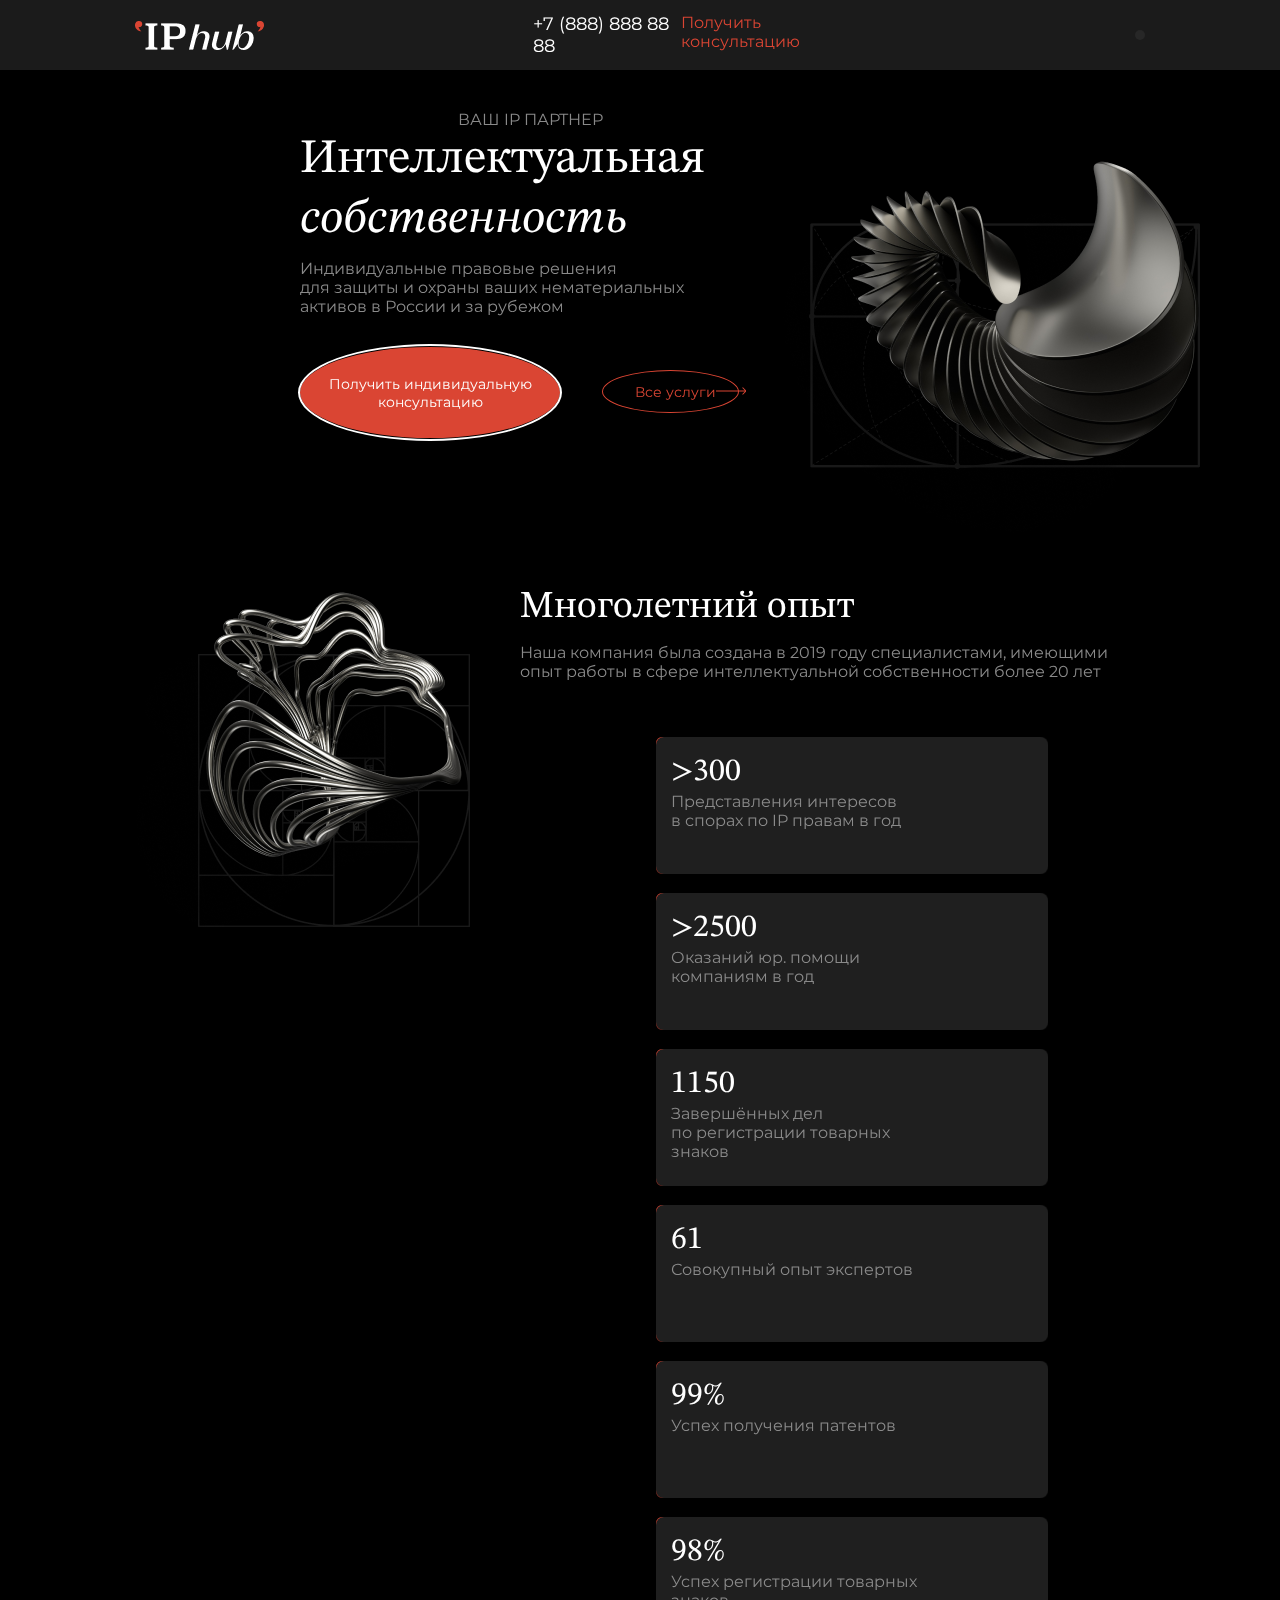
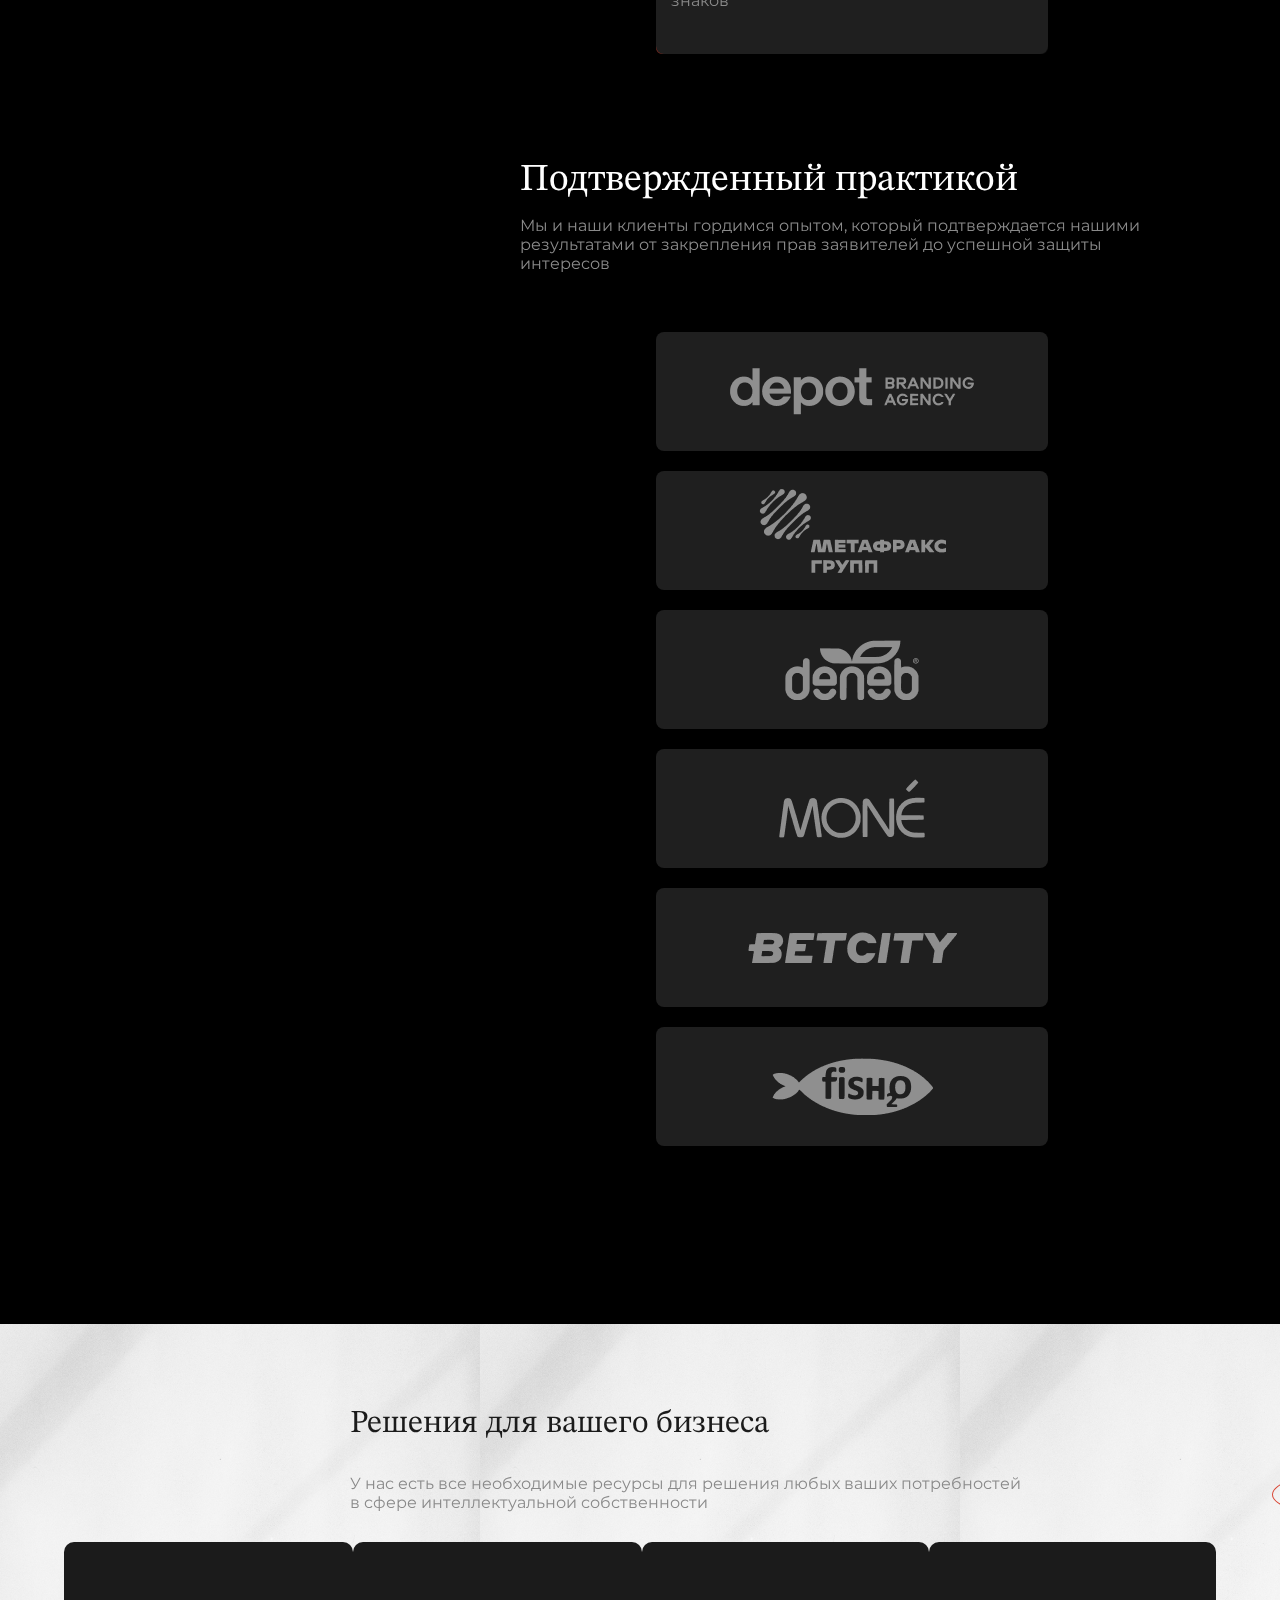
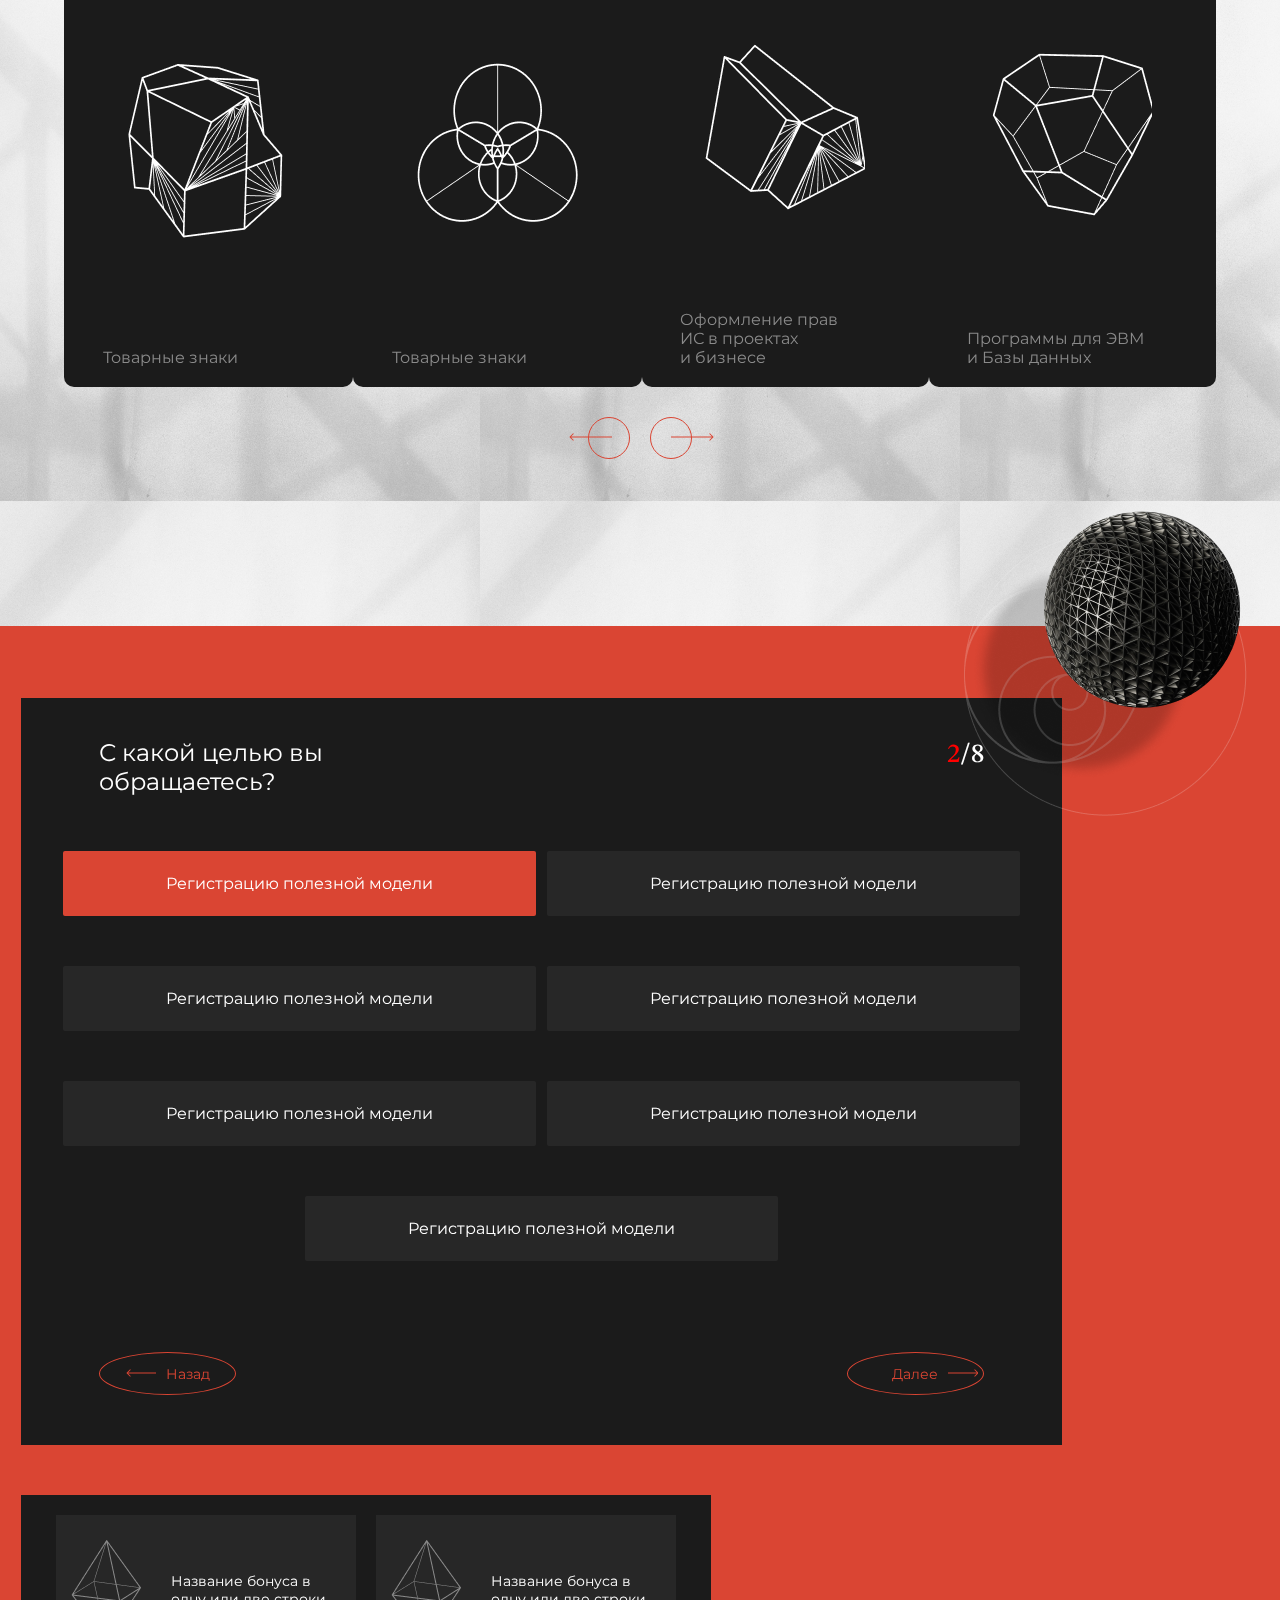
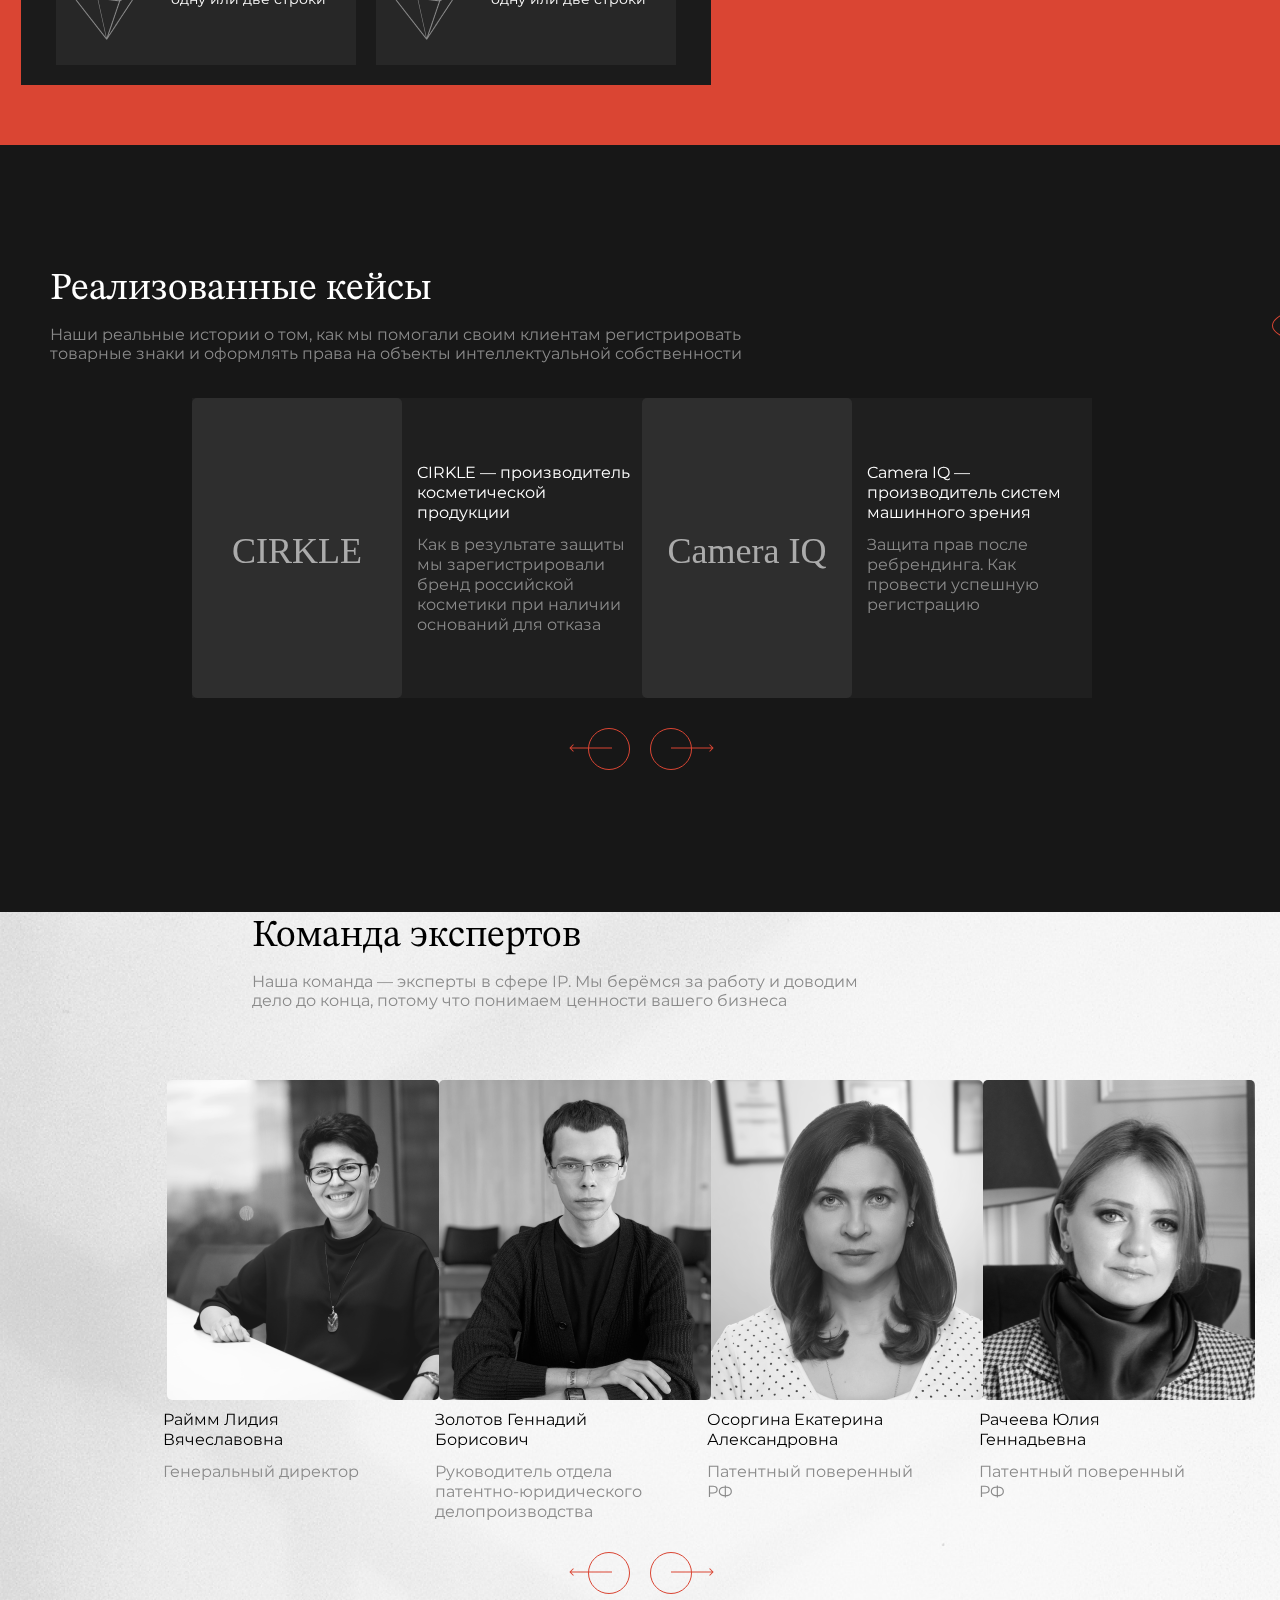
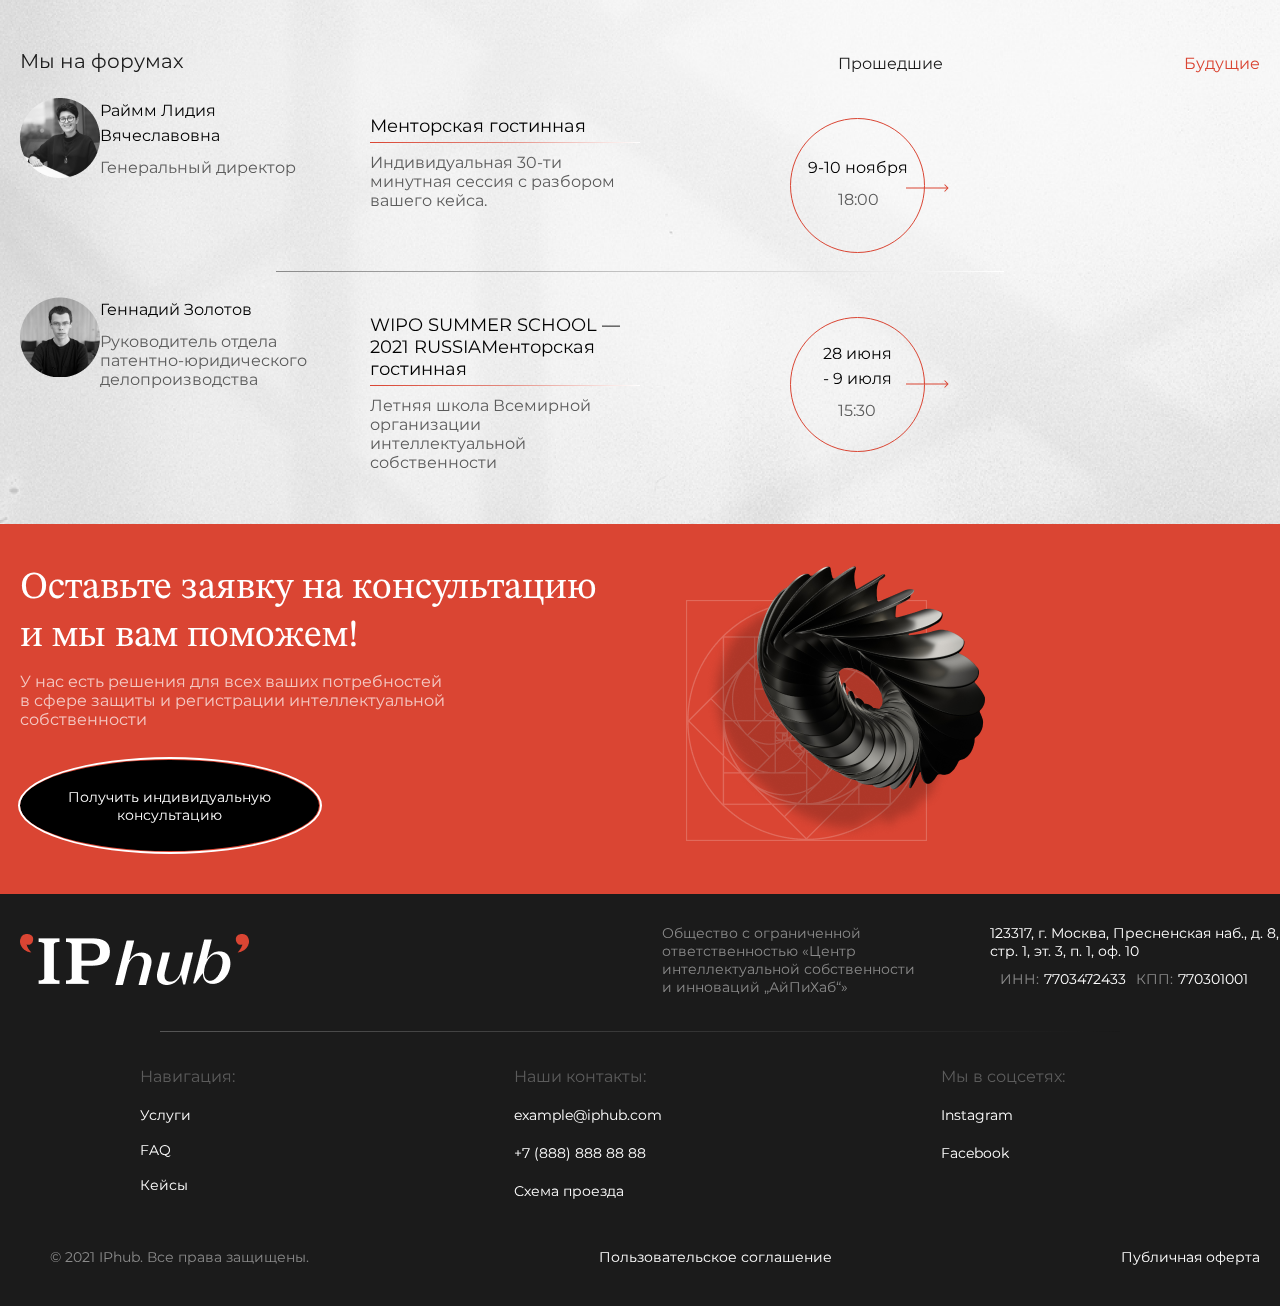
==== commit 207cfb1a: "." ====
--- a/index.html
+++ b/index.html
@@ -391,7 +391,7 @@
         </a>
     </div>
     <div class="site-5th-part">
-        <div class="site-section2__texts margin0">
+        <div class="site-section2__texts ml352">
             <p class="site-section2__text1 black">
                 Команда экспертов
             </p>
@@ -404,6 +404,7 @@
             <div class="site-5th-part__img1"></div>
             <div class="site-5th-part__img2"></div>
             <div class="site-5th-part__img3"></div>
+            <div class="site-5th-part__img4"></div>
         </div>
         <div class="divv">
             <div>
@@ -415,10 +416,13 @@
                 <p class="site-section2__text2 site-4th-part_text">Руководитель отдела патентно-юридического
                     делопроизводства</p>
             </div>
-            <div class="div2">
-                <p class="site-4th-part_text black">Золотов Геннадий Борисович</p>
-                <p class="site-section2__text2 site-4th-part_text">Руководитель отдела патентно-юридического
-                    делопроизводства</p>
+            <div class="div2-1">
+                <p class="site-4th-part_text black">Осоргина Екатерина Александровна</p>
+                <p class="site-section2__text2 site-4th-part_text">Патентный поверенный РФ</p>
+            </div>
+            <div class="div3">
+                <p class="site-4th-part_text black">Рачеева Юлия Геннадьевна</p>
+                <p class="site-section2__text2 site-4th-part_text">Патентный поверенный РФ</p>
             </div>
         </div>
         <div class="site-2nd-section__circles">
--- a/style.css
+++ b/style.css
@@ -841,14 +841,11 @@
 
 .divv {
     margin-top: 10px;
-    width: 90%;
+    width: 85%;
     display: flex;
     justify-content: space-around;
-    margin-left: 0px;
-}
-
-.div2 {
-    margin-left: 30px;
+    margin-left: auto;
+    margin-right: 60px;
 }
 
 .site-4th-part__card1-text {
@@ -895,6 +892,10 @@
     padding-bottom: 52px;
 }
 
+.ml352 {
+    margin-left: 252px;
+}
+
 .site-5th-part__card {
     padding-left: 20px;
     display: flex;
@@ -902,43 +903,57 @@
 }
 
 .site-5th-part__img {
-    width: 100%;
+    width: 85%;
     margin-top: 35px;
     display: flex;
     justify-content: space-around;
+    margin-left: auto;
+    margin-right: 25px;
 }
 
 .site-5th-part__img1 {
-    width: 307px;
-    height: 340px;
+    width: 289px;
+    height: 320px;
     border-radius: 5px;
     background-repeat: no-repeat;
     mix-blend-mode: luminosity;
-    background-image: url(img/kenai.png);
+    background-image: url(img/R.n.png);
     margin: 0 auto;
     margin-top: 35px;
     display: flex;
 }
 
 .site-5th-part__img2 {
-    width: 307px;
-    height: 340px;
+    width: 289px;
+    height: 320px;
     border-radius: 5px;
     background-repeat: no-repeat;
     mix-blend-mode: luminosity;
-    background-image: url(img/oka.png);
+    background-image: url(img/brat-2.png);
     margin: 0 auto;
     margin-top: 35px;
     display: flex;
 }
 
 .site-5th-part__img3 {
-    width: 307px;
-    height: 340px;
+    width: 289px;
+    height: 320px;
     border-radius: 5px;
     background-repeat: no-repeat;
     mix-blend-mode: luminosity;
-    background-image: url(img/kenayi-1.png);
+    background-image: url(img/kenayii.png);
+    margin: 0 auto;
+    margin-top: 35px;
+    display: flex;
+}
+
+.site-5th-part__img4 {
+    width: 289px;
+    height: 320px;
+    border-radius: 5px;
+    background-repeat: no-repeat;
+    mix-blend-mode: luminosity;
+    background-image: url(img/jon.png);
     margin: 0 auto;
     margin-top: 35px;
     display: flex;
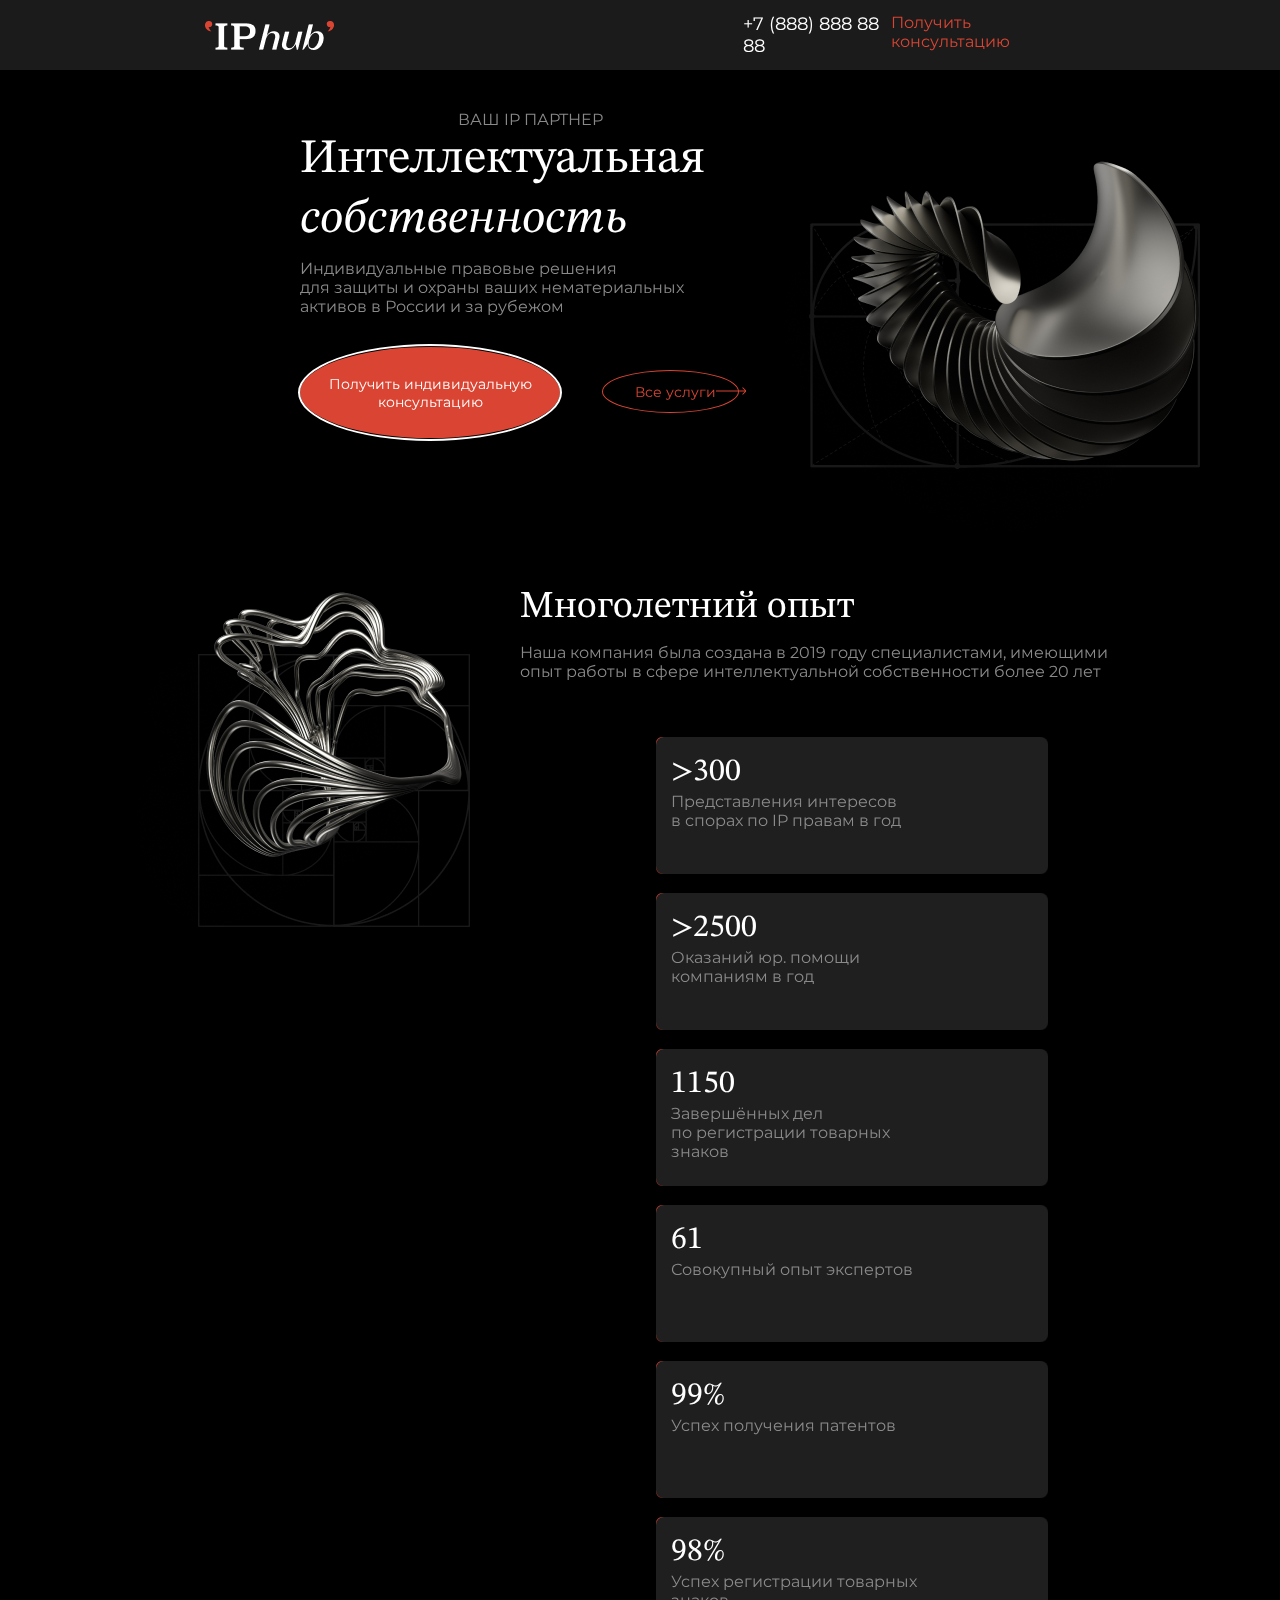
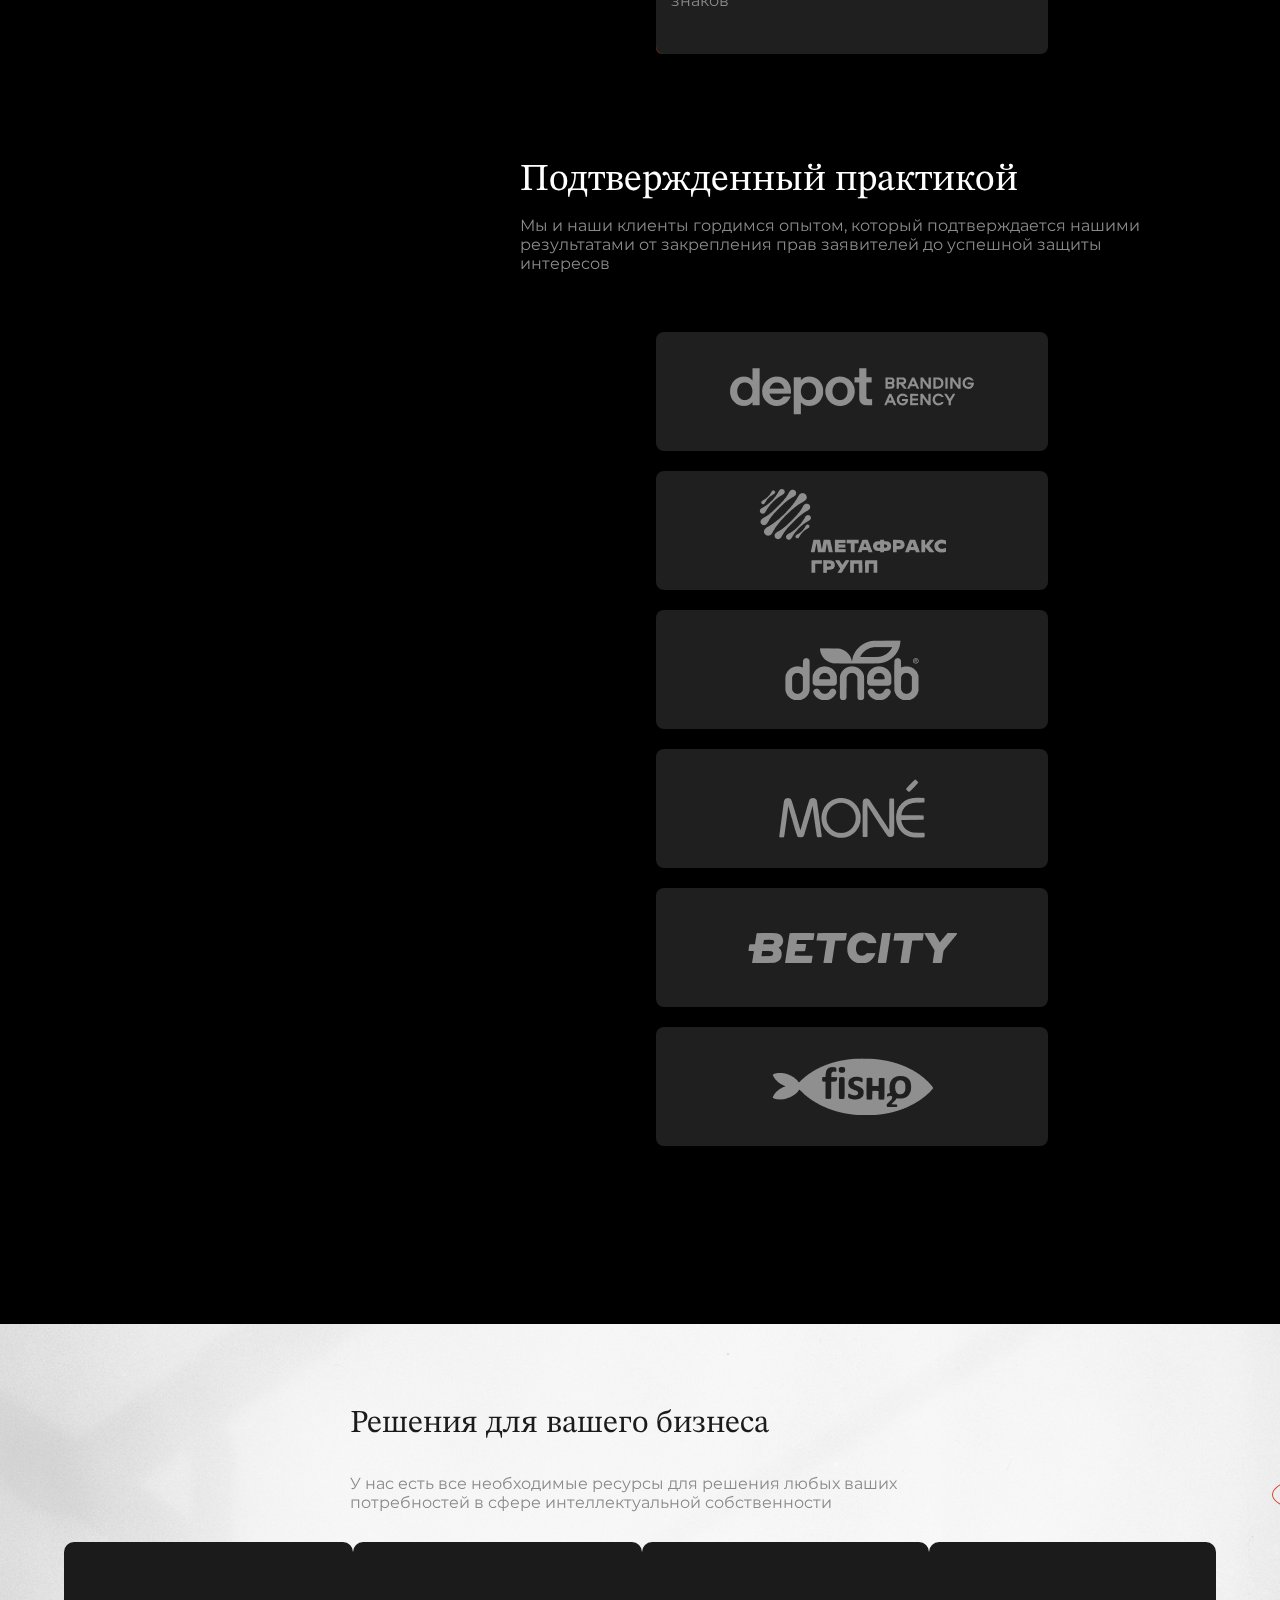
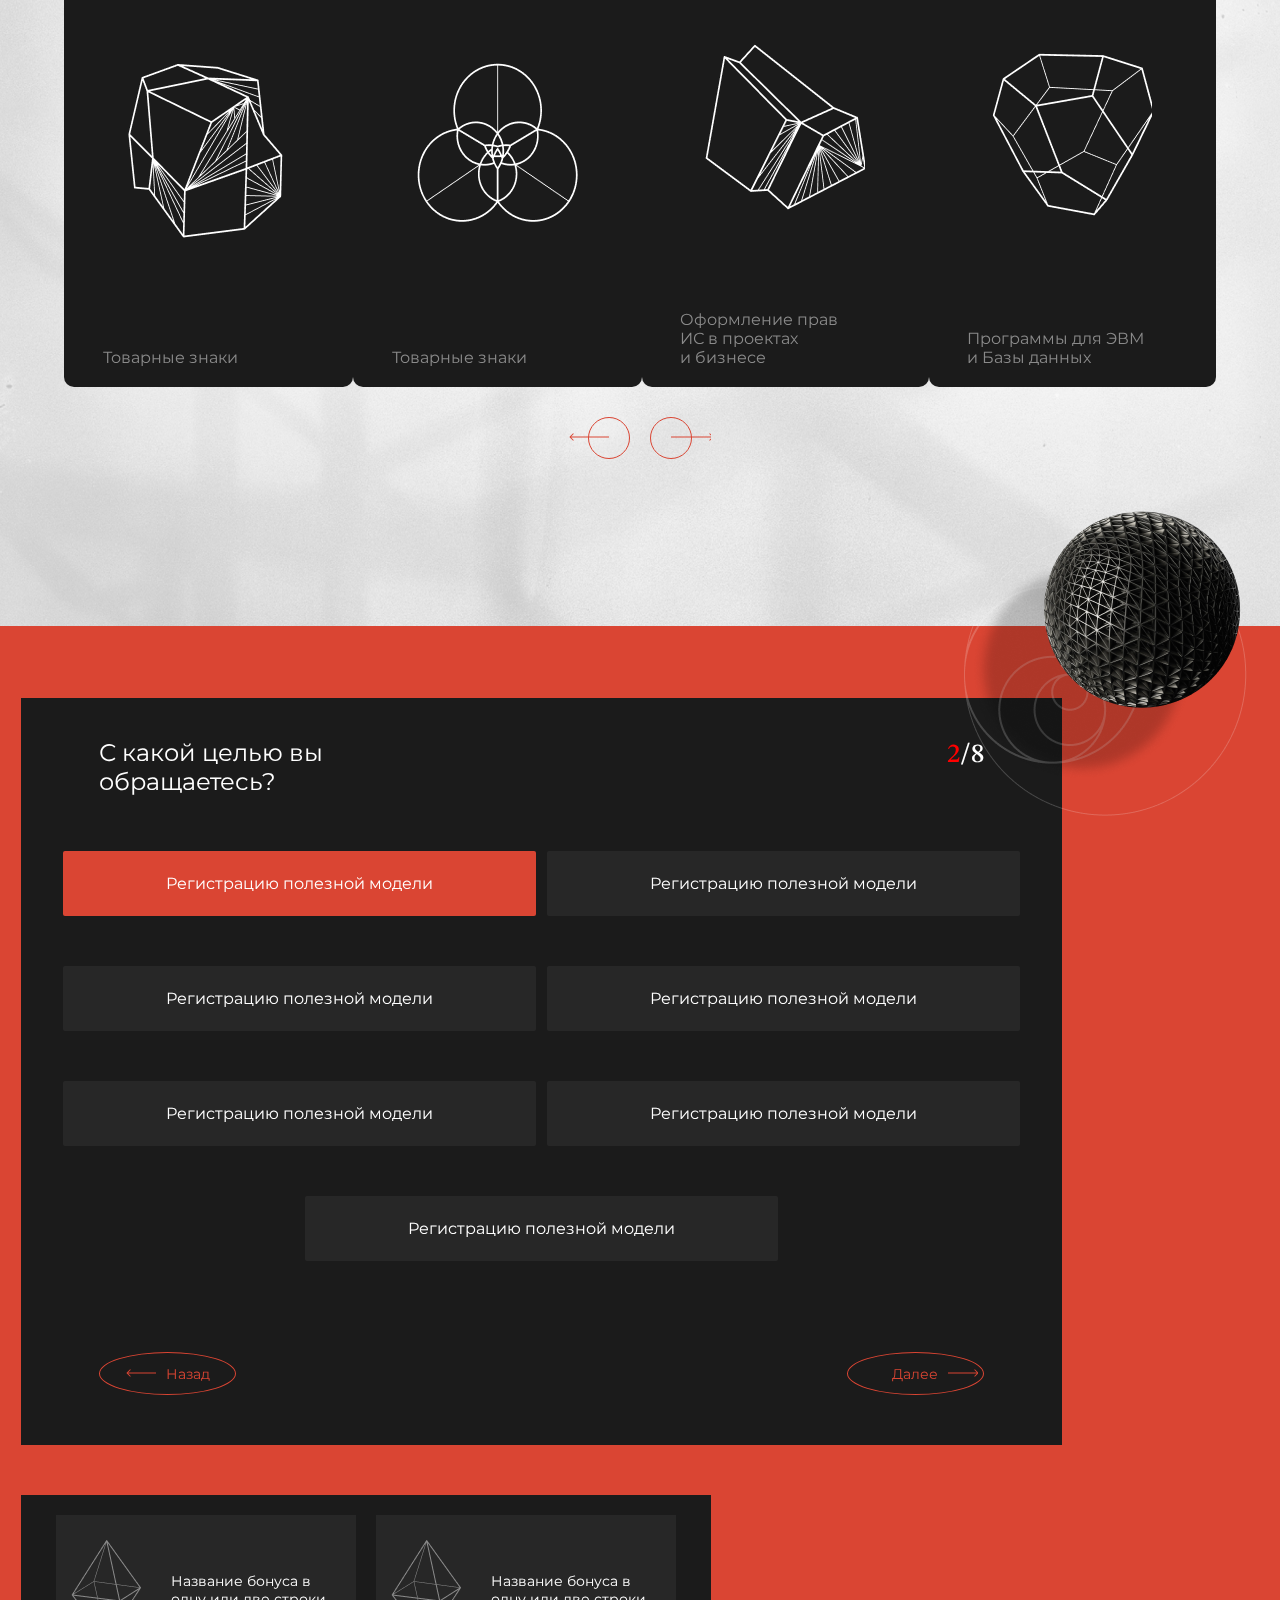
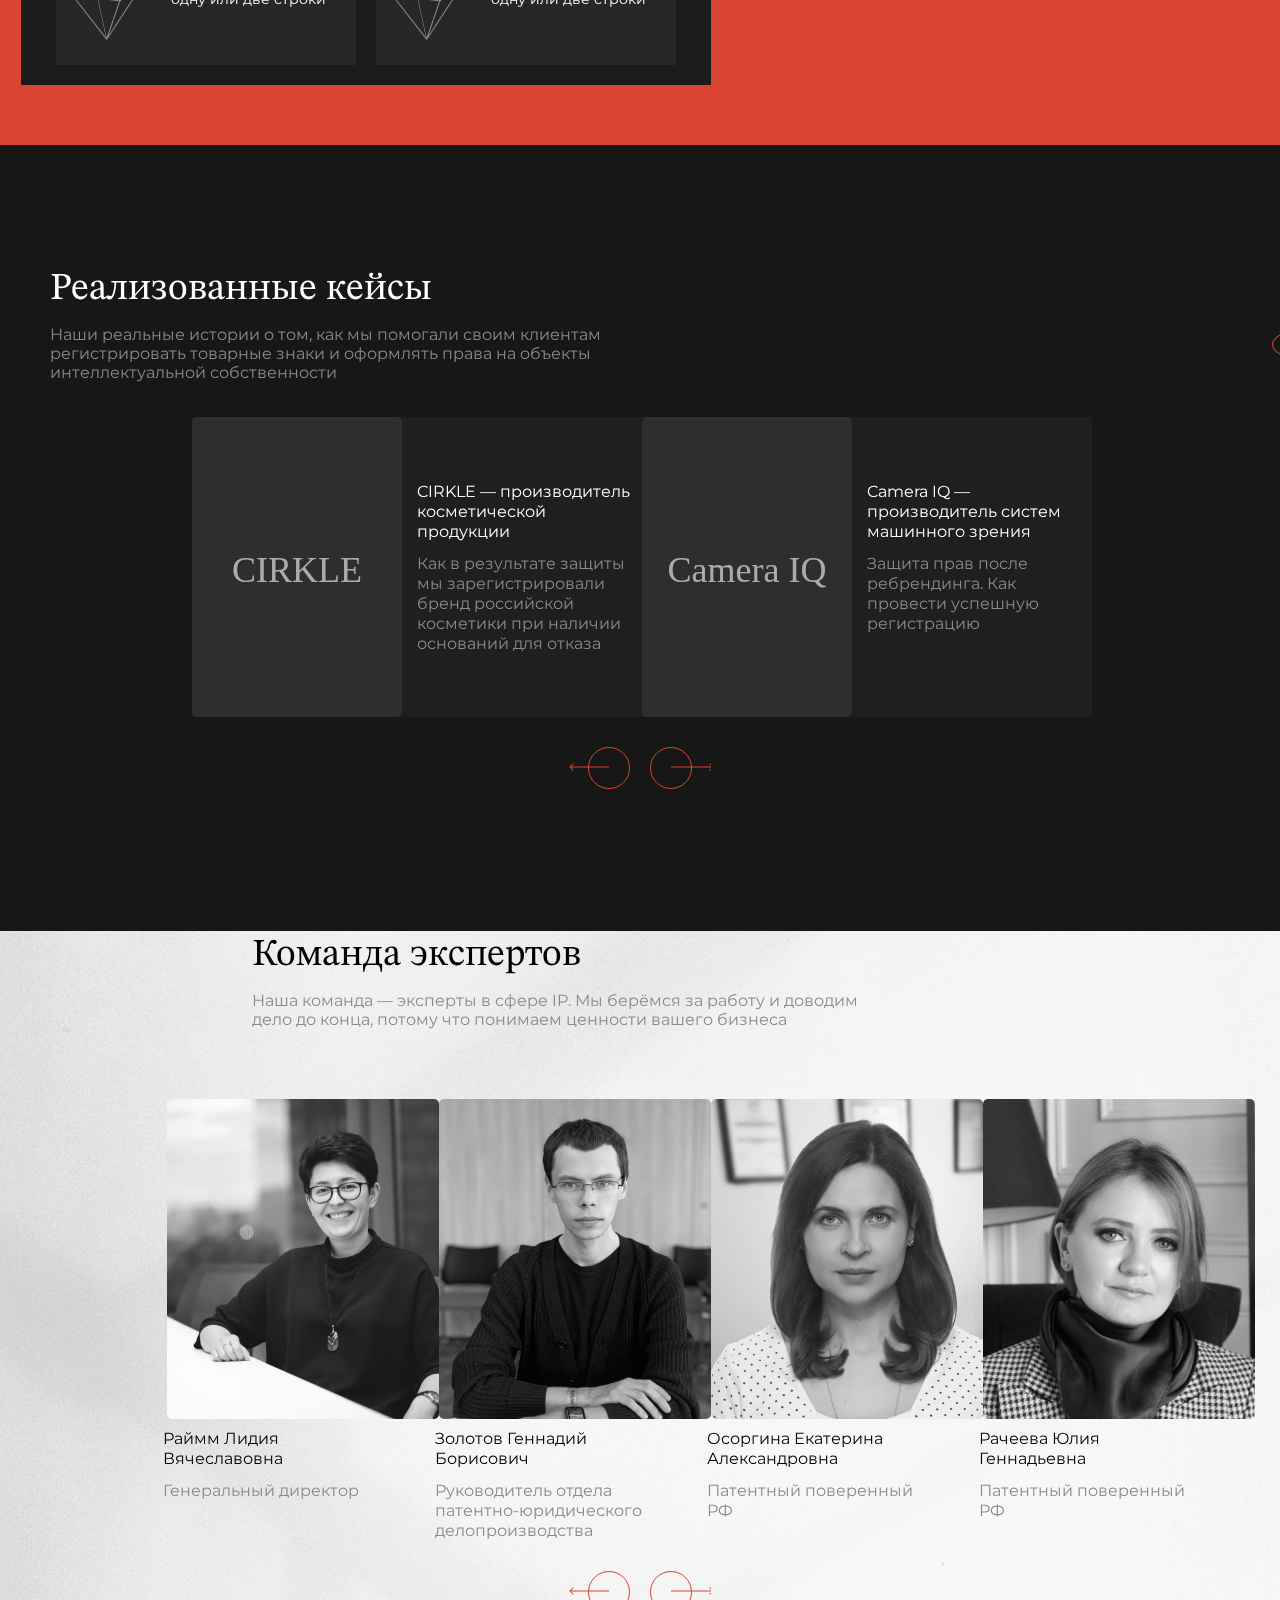
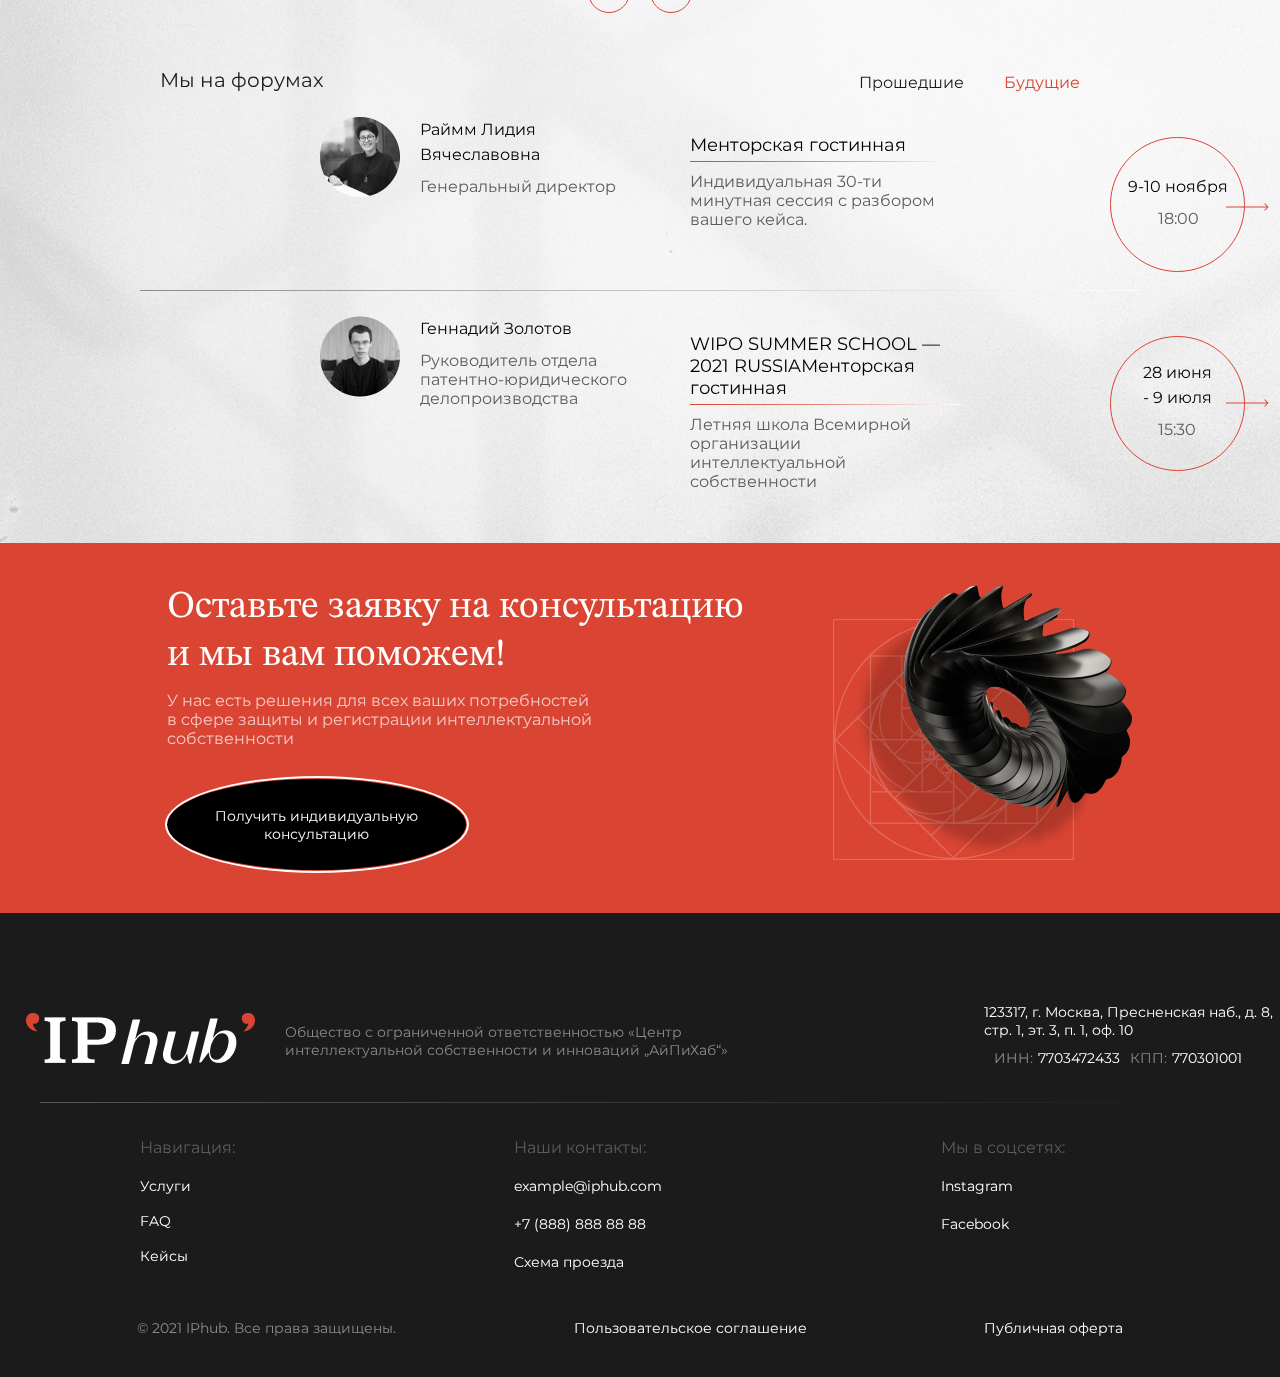
==== commit bac3cd92: "." ====
--- a/index.html
+++ b/index.html
@@ -224,17 +224,17 @@
         </div>
 
         <div class="site-2nd-part__main-section">
-            <div class="site-2nd-part-section">
+            <div class="unvisible site-2nd-part-section">
                 <i class="fa-solid fa-arrow-up-right-from-square icon"></i>
                 <div class="site-2nd-part__card-img"></div>
                 <p class="site-2nd-part__text">Товарные знаки</p>
             </div>
-            <div class="site-2nd-part-section unvisible">
+            <div class=" unvisible site-2nd-part-section">
                 <i class="fa-solid fa-arrow-up-right-from-square icon"></i>
                 <div class="site-2nd-part__card-img img1"></div>
                 <p class="site-2nd-part__text">Товарные знаки</p>
             </div>
-            <div class="site-2nd-part-section2">
+            <div class=" site-2nd-part-section2">
                 <i class="fa-solid fa-arrow-up-right-from-square icon"></i>
                 <div class="site-2nd-part__card-img img2"></div>
                 <p class="site-2nd-part__text text_right">Оформление прав ИС в проектах и бизнесе</p>
--- a/style.css
+++ b/style.css
@@ -1,6 +1,7 @@
 * {
     padding: 0;
     margin: 0;
+    max-width: 100%;
 }
 
 body {
@@ -38,22 +39,11 @@
 }
 
 .input-container {
-    width: 100%;
-    max-width: 100%;
-    height: 100vh;
-    background-color: #444444;
-    margin-top: -70px;
     display: none;
-    animation-duration: 1s;
-    animation-fill-mode: forwards;
 }
 
 .input-incontainer {
-    max-width: 100%;
-    width: 605px;
-    height: 100vh;
-    background-color: #101010;
-    margin-left: auto;
+    display: none;
 }
 
 .input-container__text {
@@ -99,13 +89,7 @@
 }
 
 .site-bar {
-    color: #fff;
-    font-size: 27px;
-    transform: rotatez(-180deg);
-    z-index: 1000;
-    background-color: #272727;
-    padding: 5px;
-    border-radius: 7px;
+    display: none;
 }
 
 .site__links {
@@ -251,7 +235,6 @@
     font-size: 14px;
     color: #DA4533;
     font-family: 'Montserrat', sans-serif;
-    /* margin-right: 10px; */
 }
 
 .site-arrow__container {
@@ -453,7 +436,10 @@
     width: 100%;
     max-width: 100%;
     height: 777px;
-    background-image: url(img/backgroud_grey.png);
+    background-image: url(img/background_team\ \(4\).png);
+    background-size: cover;
+    background-position: center bottom;
+    background-repeat: no-repeat;
     position: relative;
     padding-bottom: 125px;
 }
@@ -848,6 +834,10 @@
     margin-right: 60px;
 }
 
+.card-incard__texts {
+    width: 270px;
+}
+
 .site-4th-part__card1-text {
     margin: auto 0;
     font-size: 36px;
@@ -890,6 +880,7 @@
     background-image: url(img/background_team\ \(4\).png);
     background-repeat: no-repeat;
     padding-bottom: 52px;
+    margin-left: auto;
 }
 
 .ml352 {
@@ -900,6 +891,8 @@
     padding-left: 20px;
     display: flex;
     padding-top: 25px;
+    margin-left: 300px;
+
 }
 
 .site-5th-part__img {
@@ -962,11 +955,10 @@
 .site-5th-part__texts {
     display: flex;
     padding-top: 40px;
-    width: 100%;
+    width: 75%;
     max-width: 100%;
     justify-content: space-between;
-    padding-left: 20px;
-    padding-right: 20px;
+    margin: 0 auto;
 }
 
 .site-5th-part__text {
@@ -978,7 +970,7 @@
 
 .site-5th-part__intexts {
     display: flex;
-    width: 33%;
+    width: 23%;
     justify-content: space-between;
     padding-top: 20px;
     margin-right: 40px;
@@ -997,7 +989,6 @@
 
 .card-incard {
     display: flex;
-    width: 350px;
 }
 
 .card-incard__img {
@@ -1008,12 +999,9 @@
     mix-blend-mode: luminosity;
 }
 
-.card-incard__texts {}
-
 .card-incard__text1 {
     font-size: 16px;
     font-family: 'Montserrat', sans-serif;
-    /* width: 225px; */
     line-height: 25px;
     width: 200px;
 }
@@ -1097,7 +1085,7 @@
 }
 
 .site-5th-part__hr {
-    width: 728px;
+    width: 1000px;
     height: 1px;
     margin: 0 auto;
     background: rgb(138, 138, 138);
@@ -1105,8 +1093,8 @@
 }
 
 .card-incard__img2 {
-    width: 80px;
-    height: 80px;
+    width: 100px;
+    height: 100px;
     background-image: url(img/Ellipse\ 7.png);
     background-repeat: no-repeat;
     mix-blend-mode: luminosity;
@@ -1123,6 +1111,7 @@
     background-color: #DA4533;
     padding-bottom: 40px;
     display: flex;
+    justify-content: center;
 }
 
 .site-6th-inpart {
@@ -1175,7 +1164,8 @@
 
 .footer-part1 {
     display: flex;
-    justify-content: space-between;
+    justify-content: center;
+    padding-top: 60px;
 }
 
 .footer-part1__img {
@@ -1190,7 +1180,6 @@
 
 .footer-part1__container {
     padding-top: 30px;
-    /* padding-left: 20px; */
     display: flex;
     margin-bottom: 35px;
     margin-left: 10px;
@@ -1200,13 +1189,15 @@
     font-size: 14px;
     font-family: 'Montserrat', sans-serif;
     color: #8a8a8a;
-    width: 328px;
+    width: 515px;
+    margin-left: 20px;
     text-decoration: none;
+    padding-top: 20px;
 }
 
 .f_part1_hrefs {
     display: block;
-    margin-right: 0;
+    margin-left: 184px;
     width: 290px;
 }
 
@@ -1253,7 +1244,7 @@
 }
 
 .footer_hr {
-    width: 960px;
+    width: 1200px;
     height: 1px;
     background: rgb(85, 85, 85);
     background: linear-gradient(90deg, rgba(85, 85, 85, 1) 0%, rgba(25, 25, 25, 1) 100%);
@@ -1295,11 +1286,12 @@
 }
 
 .footer-part3 {
+    margin: 0 auto;
+    width: 77%;
     padding-right: 20px;
     display: flex;
     justify-content: space-between;
     flex-direction: row-reverse;
-    margin-left: 50px;
     padding-top: 35px;
     padding-bottom: 40px;
 }
@@ -1330,11 +1322,12 @@
         display: none;
         animation-duration: 1s;
         animation-fill-mode: forwards;
+        z-index: 1000;
     }
 
     .input-incontainer {
         max-width: 100%;
-        width: 605px;
+        height: auto;
         height: 100vh;
         background-color: #101010;
         margin-left: auto;
@@ -1727,8 +1720,9 @@
         width: 100%;
         max-width: 100%;
         height: 777px;
-        background-image: url(img/backgroud_grey.png);
+        background-image: url(img/background_team\ \(3\).png);
         position: relative;
+        background-repeat: no-repeat;
         padding-bottom: 125px;
     }
 
@@ -2241,8 +2235,6 @@
         background-repeat: no-repeat;
         mix-blend-mode: luminosity;
     }
-
-    .card-incard__texts {}
 
     .card-incard__text1 {
         font-size: 16px;
@@ -3726,7 +3718,27 @@
 }
 
 @media(max-width:480px) {
+    .site-1st-part__img2 {
+        display: none;
+    }
+
+    .site-1st-part__image {
+        display: none;
+    }
+
     #checkbox {
+        display: none;
+    }
+
+    .site-1st-part__image {
+        display: none;
+    }
+
+    .site-1st-part__img2 {
+        display: none;
+    }
+
+    .site__links {
         display: none;
     }
 
@@ -4830,6 +4842,18 @@
 }
 
 @media(max-width:360px) {
+    .unvisible {
+        display: none;
+    }
+
+    .site-2nd-part-section2 {
+        display: none;
+    }
+
+    .site-2nd-part-section3 {
+        display: none;
+    }
+
     body {
         max-width: 100%;
         width: 360px;
@@ -4876,8 +4900,24 @@
         padding-left: 33px;
     }
 
+    .site-1st-part__image {
+        display: none;
+    }
+
+    .site-1st-part__img2 {
+        display: none;
+    }
+
+    .site__links {
+        display: none;
+    }
+
     .margin_left {
         margin-left: 13px;
+    }
+
+    .loc {
+        left: 0;
     }
 
     .input-container {
@@ -5082,7 +5122,6 @@
     }
 
     .site-section2__text2 {
-        /* font-size: 16px; */
         color: #8A8A8A;
         width: 320px;
         font-family: 'Montserrat', sans-serif;
@@ -5341,8 +5380,6 @@
         right: 10px;
     }
 
-    .mt {}
-
     .site-3rd-part {
         width: 360px;
         max-width: 100%;
@@ -5573,6 +5610,22 @@
         display: none;
     }
 
+    .site-5th-part__img3 {
+        display: none;
+    }
+
+    .site-5th-part__img4 {
+        display: none;
+    }
+
+    .div3 {
+        display: none;
+    }
+
+    .div2-1 {
+        display: none;
+    }
+
     .site-5th-part__img {
         width: 320px;
         height: 355px;
@@ -5584,6 +5637,10 @@
         margin-top: 35px;
     }
 
+    .site-5th-part__card {
+        margin-left: 0;
+    }
+
     .site-5th-part__texts {
         display: flex;
         flex-direction: column;
@@ -5626,7 +5683,6 @@
     }
 
     .card-incard__texts {
-        /* padding-left: 15px; */
         width: 200px;
     }
 
